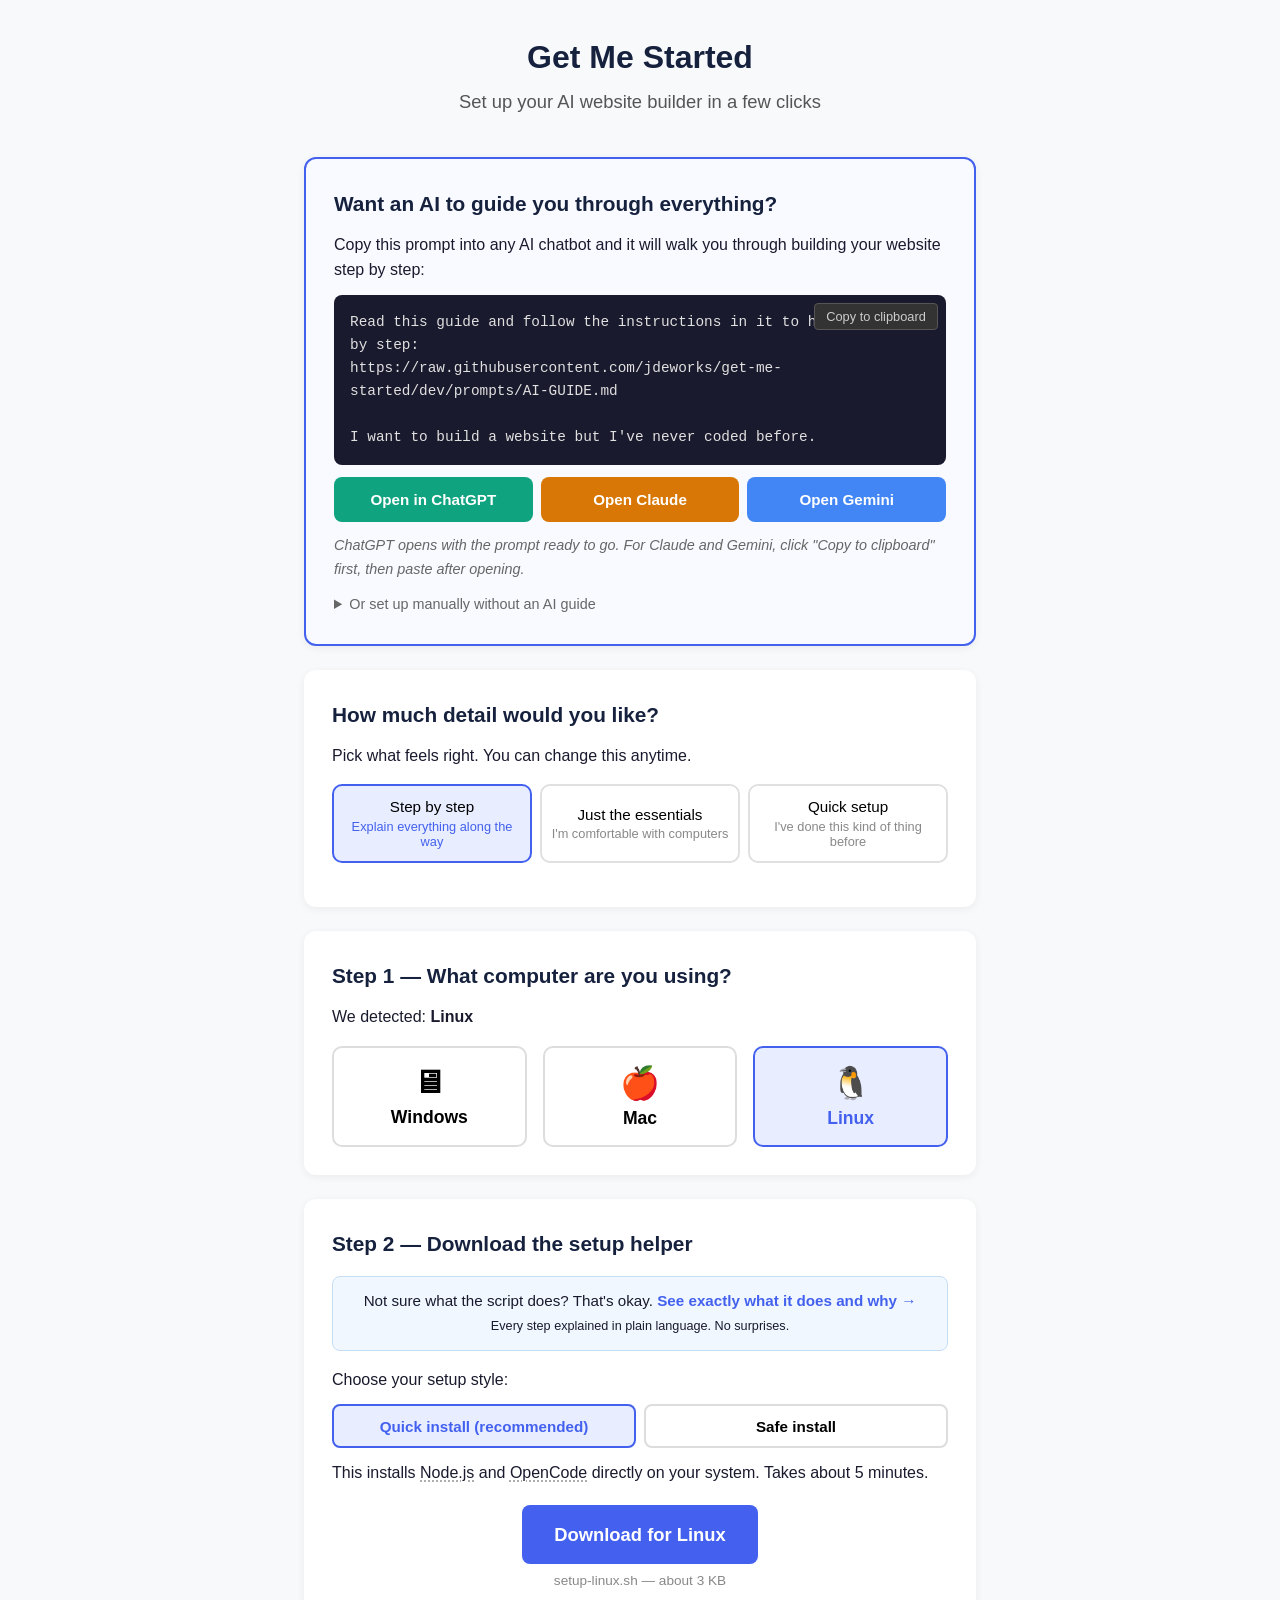
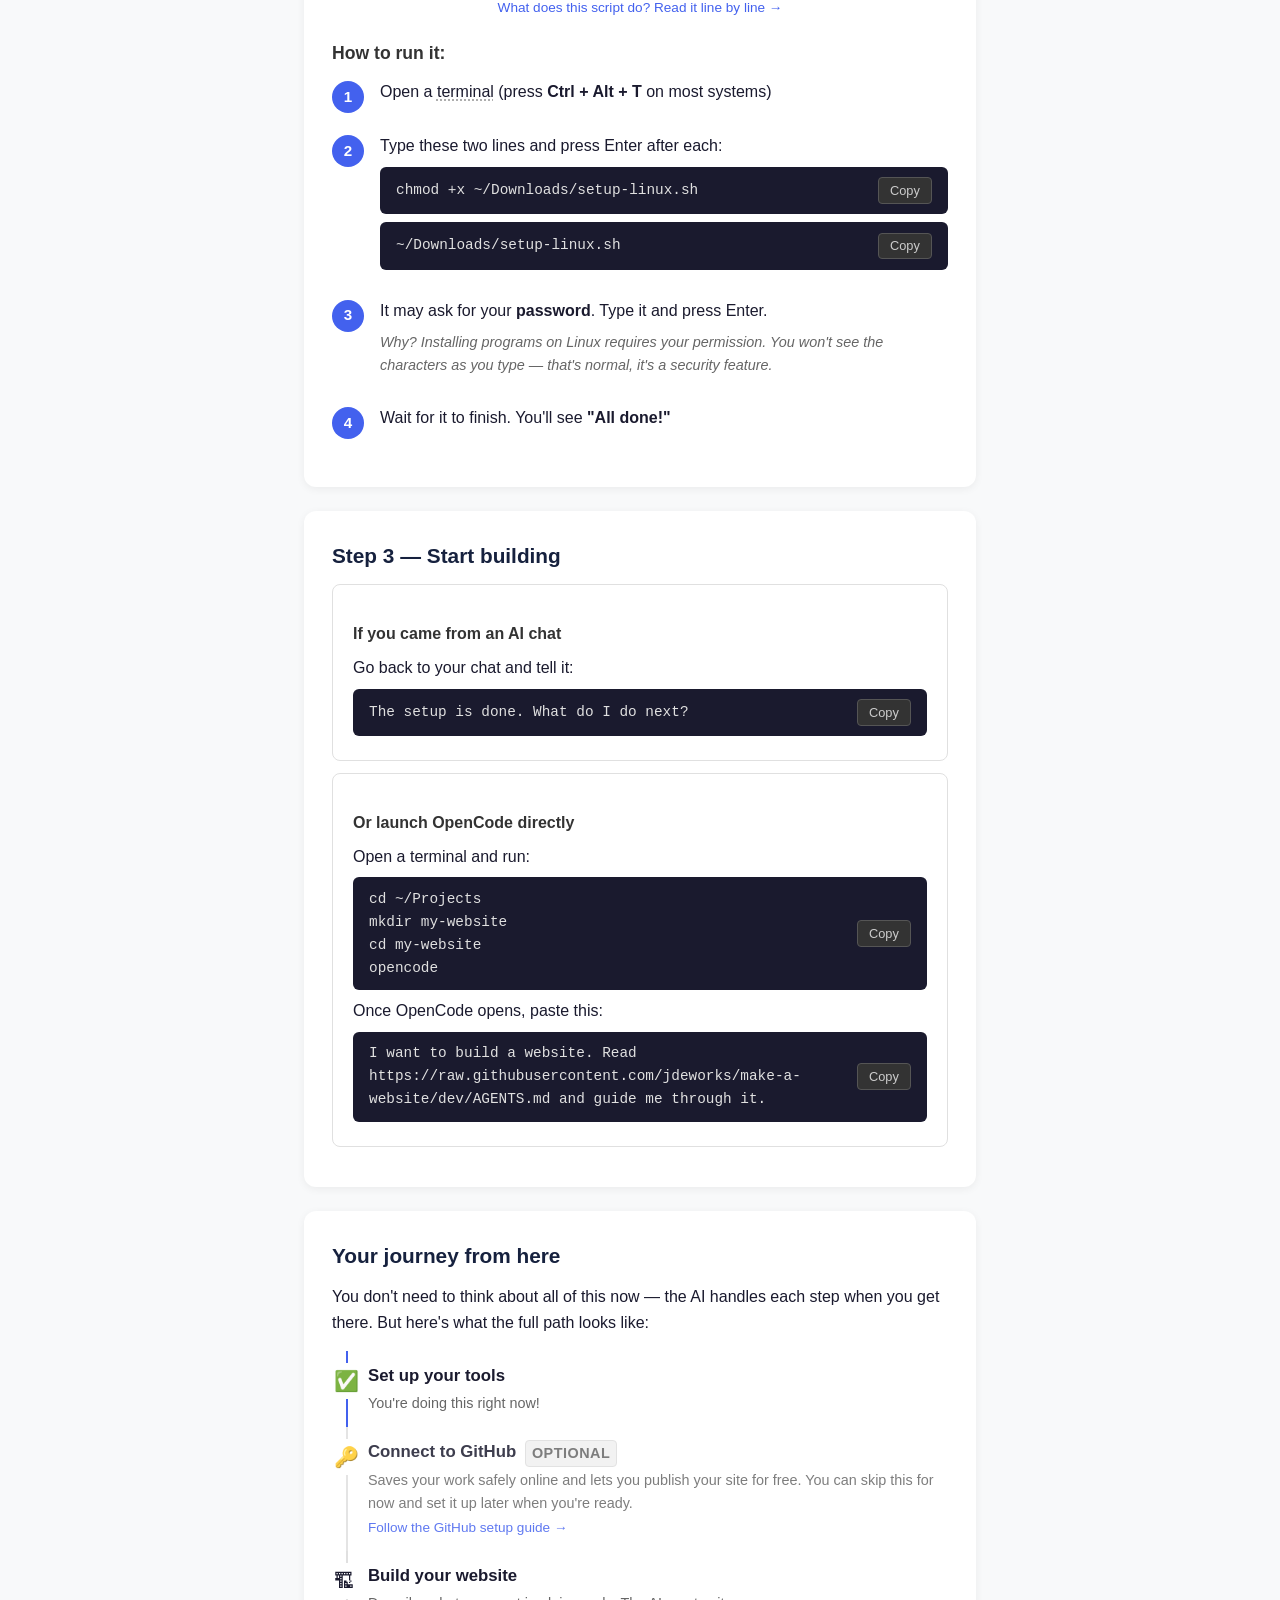
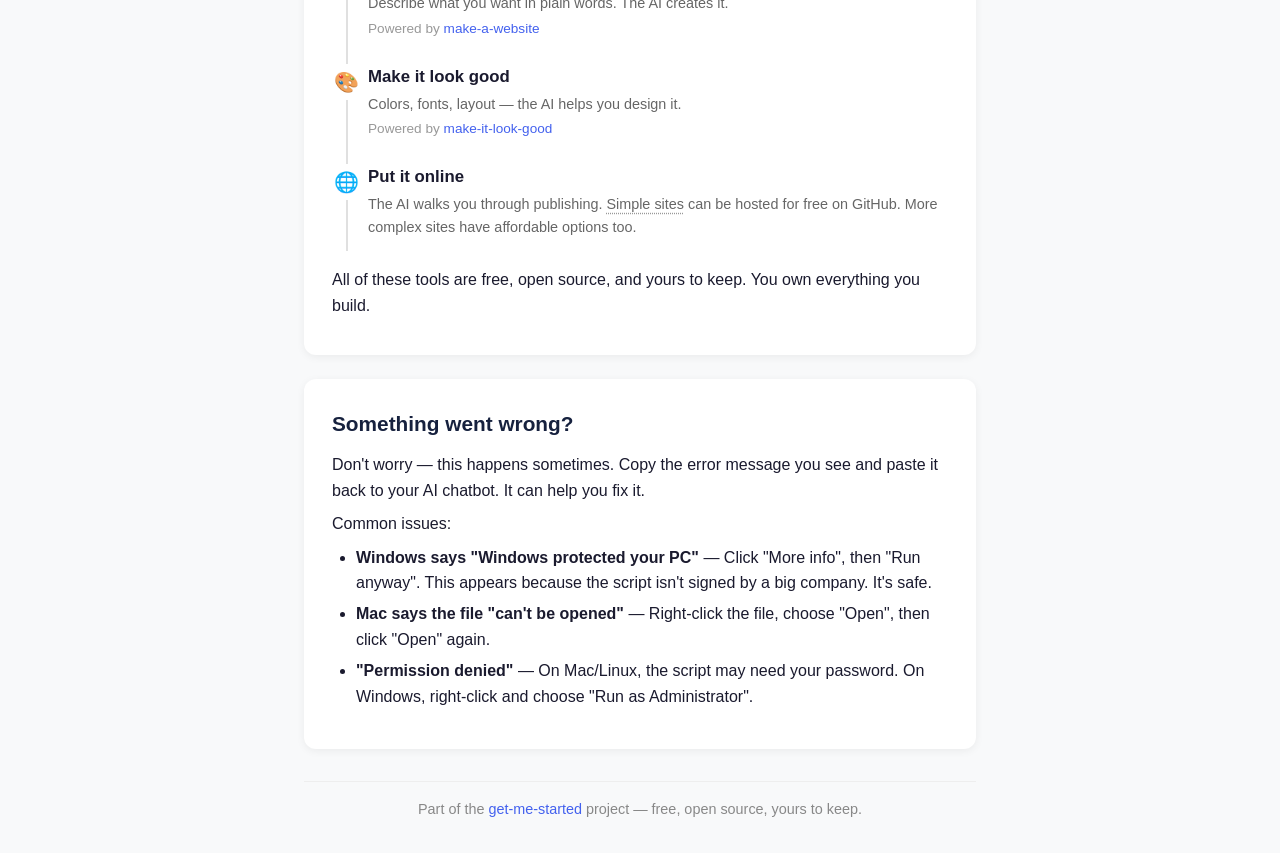
==== docs/index.html @ a855d4e7 "Make Step 3 OS-aware: show only the relevant next step Step 3 now dynamically shows the correct card" ====
<!DOCTYPE html>
<html lang="en">
<head>
  <meta charset="UTF-8">
  <meta name="viewport" content="width=device-width, initial-scale=1.0">
  <title>Get Me Started — Set Up Your Website Builder</title>
  <link rel="icon" href="favicon.svg" type="image/svg+xml">
  <link rel="stylesheet" href="style.css">
</head>
<body>
  <header>
    <h1>Get Me Started</h1>
    <p class="subtitle">Set up your AI website builder in a few clicks</p>
  </header>

  <main>
    <!-- Start with AI prompt -->
    <section class="step hero-prompt">
      <h2>Want an AI to guide you through everything?</h2>
      <p>Copy this prompt into any AI chatbot and it will walk you through building your website step by step:</p>

      <div class="prompt-box">
        <pre class="prompt-text" id="ai-prompt">Read this guide and follow the instructions in it to help me step by step:
https://raw.githubusercontent.com/jdeworks/get-me-started/dev/prompts/AI-GUIDE.md

I want to build a website but I've never coded before.</pre>
        <button class="copy-btn prompt-copy" data-copy="Read this guide and follow the instructions in it to help me step by step:
https://raw.githubusercontent.com/jdeworks/get-me-started/dev/prompts/AI-GUIDE.md

I want to build a website but I've never coded before.">Copy to clipboard</button>
      </div>

      <div class="prompt-buttons">
        <a href="https://chatgpt.com/?q=Read%20this%20guide%20and%20follow%20the%20instructions%20in%20it%20to%20help%20me%20step%20by%20step%3A%0Ahttps%3A%2F%2Fraw.githubusercontent.com%2Fjdeworks%2Fget-me-started%2Fdev%2Fprompts%2FAI-GUIDE.md%0A%0AI%20want%20to%20build%20a%20website%20but%20I%27ve%20never%20coded%20before." target="_blank" class="open-in-btn chatgpt">
          Open in ChatGPT
        </a>
        <a href="https://claude.ai/new" target="_blank" class="open-in-btn claude">
          Open Claude
        </a>
        <a href="https://gemini.google.com/app" target="_blank" class="open-in-btn gemini">
          Open Gemini
        </a>
      </div>
      <p class="explanation">ChatGPT opens with the prompt ready to go. For Claude and Gemini, click "Copy to clipboard" first, then paste after opening.</p>

      <details class="or-manual">
        <summary>Or set up manually without an AI guide</summary>
        <p>Follow the steps below to download and run the setup script yourself.</p>
      </details>
    </section>

    <!-- Experience level -->
    <section class="step">
      <h2>How much detail would you like?</h2>
      <p>Pick what feels right. You can change this anytime.</p>
      <div class="level-selector">
        <button class="level-btn selected" data-level="guided" onclick="setLevel('guided')">
          Step by step
          <small>Explain everything along the way</small>
        </button>
        <button class="level-btn" data-level="standard" onclick="setLevel('standard')">
          Just the essentials
          <small>I'm comfortable with computers</small>
        </button>
        <button class="level-btn" data-level="express" onclick="setLevel('express')">
          Quick setup
          <small>I've done this kind of thing before</small>
        </button>
      </div>
    </section>

    <!-- Step 1: Detect OS -->
    <section id="os-select" class="step">
      <h2>Step 1 — What computer are you using?</h2>
      <p>We detected: <strong id="os-detected">checking...</strong></p>
      <div class="os-buttons">
        <button class="os-btn" data-os="windows" id="btn-windows">
          <span class="os-icon">&#x1F5A5;</span>
          Windows
        </button>
        <button class="os-btn" data-os="mac" id="btn-mac">
          <span class="os-icon">&#x1F34E;</span>
          Mac
        </button>
        <button class="os-btn" data-os="linux" id="btn-linux">
          <span class="os-icon">&#x1F427;</span>
          Linux
        </button>
      </div>
    </section>

    <!-- Step 2: Download script (shown after OS chosen) -->
    <section id="download-section" class="step hidden">
      <h2>Step 2 — Download the setup helper</h2>

      <div class="safety-callout for-guided">
        Not sure what the script does? That's okay. <a href="explained.html">See exactly what it does and why &rarr;</a><br>
        <small>Every step explained in plain language. No surprises.</small>
      </div>

      <!-- Windows instructions -->
      <div id="instructions-windows" class="instructions hidden">
        <p>Choose your setup style:</p>

        <div class="option-tabs">
          <button class="option-tab selected" data-option="win-safe" onclick="showWinOption('win-safe')">Safe install (recommended)</button>
          <button class="option-tab" data-option="win-quick" onclick="showWinOption('win-quick')">Quick install</button>
        </div>

        <div id="win-safe" class="option-content">
          <p>This runs everything inside a <span class="term">protected space<span class="tip">A separate area on your computer where programs run without affecting anything else. Think of it like a guest room — the guest has everything they need, but they don't rearrange your furniture.</span></span> on your computer. Nothing touches the rest of your system, and you can delete the whole thing cleanly anytime.</p>

          <div class="download-box">
            <a href="scripts/setup-windows.ps1" download class="download-btn">
              Download for Windows
            </a>
            <span class="file-info">setup-windows.ps1 — installs Docker + downloads the AI coding app</span>
            <a href="explained.html#win-safe" class="explain-link">What does this script do? Read it line by line &rarr;</a>
          </div>

          <div class="for-guided">
            <h3>How to run it:</h3>
            <div class="visual-steps">
              <div class="visual-step">
                <div class="step-number">1</div>
                <div class="step-content">
                  <p>Find the downloaded file (usually in your <strong>Downloads</strong> folder)</p>
                  <div class="screenshot-box">
                    <img src="img/windows-downloads.svg" alt="Windows Downloads folder showing the setup file" width="480">
                  </div>
                </div>
              </div>
              <div class="visual-step">
                <div class="step-number">2</div>
                <div class="step-content">
                  <p><strong>Right-click</strong> the file and choose <strong>"Run with PowerShell"</strong></p>
                  <div class="screenshot-box">
                    <img src="img/windows-rightclick.svg" alt="Right-click menu showing Run with PowerShell option" width="360">
                  </div>
                </div>
              </div>
              <div class="visual-step">
                <div class="step-number">3</div>
                <div class="step-content">
                  <p>If Windows asks <em>"Do you want to allow this app to make changes?"</em> — click <strong>Yes</strong>.</p>
                  <p class="explanation">Why? The script needs permission to install Docker. This is the same popup you see when installing any app.</p>
                </div>
              </div>
              <div class="visual-step">
                <div class="step-number">4</div>
                <div class="step-content">
                  <p>Wait for it to finish. You may need to <strong>restart your computer</strong> once (Docker needs this). After restarting, run the script again — it picks up where it left off.</p>
                </div>
              </div>
              <div class="visual-step">
                <div class="step-number">5</div>
                <div class="step-content">
                  <p>When it says <strong>"All done!"</strong>, open <strong>agent-sandbox.exe</strong> from your Downloads folder. A visual wizard will guide you through picking a template and a project folder.</p>
                </div>
              </div>
            </div>
          </div>

          <div class="for-standard">
            <h3>How to run it:</h3>
            <ol>
              <li>Right-click the .ps1 file &rarr; <strong>Run with PowerShell</strong></li>
              <li>Accept permission prompt, wait for Docker install</li>
              <li>Restart if prompted, run script again</li>
              <li>Open agent-sandbox.exe, pick a template and folder</li>
            </ol>
          </div>

          <p class="for-express">Right-click .ps1 &rarr; Run with PowerShell. Installs Docker + downloads agent-sandbox.exe. Restart if needed, re-run. Open the .exe, pick template + folder.</p>
        </div>

        <div id="win-quick" class="option-content hidden">
          <p>This installs the <span class="term">AI coding tool<span class="tip">A program called OpenCode that writes website code for you. You describe what you want in plain words, and it creates it. It's free and open source.</span></span> and <span class="term">Node.js<span class="tip">The engine that runs website code on your computer. Used by millions of developers worldwide (Netflix, Uber, NASA all use it). It's free.</span></span> directly on your computer. Faster to set up, but the tools live on your system permanently (you can uninstall them anytime like any other app).</p>

          <div class="download-box">
            <a href="scripts/setup-windows-direct.ps1" download class="download-btn">
              Download for Windows
            </a>
            <span class="file-info">setup-windows-direct.ps1 — about 3 KB</span>
            <a href="explained.html#win-quick" class="explain-link">What does this script do? Read it line by line &rarr;</a>
          </div>
        </div>

        <!-- Guided: full screenshots and explanations -->
        <div class="for-guided">
          <h3>How to run it:</h3>
          <div class="visual-steps">
            <div class="visual-step">
              <div class="step-number">1</div>
              <div class="step-content">
                <p>Find the downloaded file (usually in your <strong>Downloads</strong> folder)</p>
                <div class="screenshot-box">
                  <img src="img/windows-downloads.svg" alt="Windows Downloads folder showing the setup file" width="480">
                </div>
              </div>
            </div>
            <div class="visual-step">
              <div class="step-number">2</div>
              <div class="step-content">
                <p><strong>Right-click</strong> the file and choose <strong>"Run with PowerShell"</strong></p>
                <div class="screenshot-box">
                  <img src="img/windows-rightclick.svg" alt="Right-click menu showing Run with PowerShell option" width="360">
                </div>
              </div>
            </div>
            <div class="visual-step">
              <div class="step-number">3</div>
              <div class="step-content">
                <p>If Windows asks <em>"Do you want to allow this app to make changes?"</em> — click <strong>Yes</strong>.</p>
                <p class="explanation">Why? The script needs permission to install programs on your computer. This is how Windows makes sure you're okay with it. It's the same popup you see when installing any app.</p>
              </div>
            </div>
            <div class="visual-step">
              <div class="step-number">4</div>
              <div class="step-content">
                <p>Wait for it to finish. You'll see a message saying <strong>"All done!"</strong></p>
                <div class="screenshot-box">
                  <img src="img/windows-done.svg" alt="Terminal showing setup complete message" width="520">
                </div>
              </div>
            </div>
          </div>
        </div>

        <!-- Standard: steps without screenshots -->
        <div class="for-standard">
          <h3>How to run it:</h3>
          <ol>
            <li>Find the file in your <strong>Downloads</strong> folder</li>
            <li><strong>Right-click</strong> it &rarr; <strong>"Run with PowerShell"</strong></li>
            <li>Click <strong>Yes</strong> if asked to allow changes</li>
            <li>Wait for <strong>"All done!"</strong></li>
          </ol>
        </div>

        <!-- Express: one-liner -->
        <p class="for-express">Right-click the <code>.ps1</code> file &rarr; <strong>Run with PowerShell</strong>. Accept UAC prompt. Wait for completion.</p>
      </div>

      <!-- Mac instructions -->
      <div id="instructions-mac" class="instructions hidden">
        <p>Choose your setup style:</p>

        <div class="option-tabs">
          <button class="option-tab selected" data-option="mac-quick" onclick="showMacOption('mac-quick')">Quick install (recommended)</button>
          <button class="option-tab" data-option="mac-safe" onclick="showMacOption('mac-safe')">Safe install</button>
        </div>

        <div id="mac-quick" class="option-content">
          <p>This installs <span class="term">Node.js<span class="tip">The engine that runs website code on your computer. It's free, used by millions of developers.</span></span> and <span class="term">OpenCode<span class="tip">A free AI coding assistant. You describe what you want in plain words, and it writes the code for you.</span></span> directly on your Mac. Takes about 5 minutes. You can uninstall them anytime.</p>

          <div class="download-box">
            <a href="scripts/setup-mac.command" download class="download-btn">
              Download for Mac
            </a>
            <span class="file-info">setup-mac.command — about 3 KB</span>
            <a href="explained.html#mac" class="explain-link">What does this script do? Read it line by line &rarr;</a>
          </div>
        </div>

        <div id="mac-safe" class="option-content hidden">
          <p>This installs everything inside a <span class="term">protected space<span class="tip">A separate area on your computer where programs run without affecting anything else. Think of it like a guest room — the guest has everything they need, but they don't rearrange your furniture.</span></span> using Docker. Nothing touches the rest of your system. Takes about 15-20 minutes because Docker is a larger download.</p>

          <div class="download-box">
            <a href="scripts/setup-mac-docker.command" download class="download-btn">
              Download for Mac
            </a>
            <span class="file-info">setup-mac-docker.command — about 4 KB</span>
            <a href="explained.html#mac-docker" class="explain-link">What does this script do? Read it line by line &rarr;</a>
          </div>

          <div class="info-note">
            <strong>Note:</strong> You'll need to install Docker Desktop manually — the script will open the download page and guide you through it.
          </div>
        </div>

        <!-- Guided -->
        <div class="for-guided">
          <h3>How to run it:</h3>
          <div class="visual-steps">
            <div class="visual-step">
              <div class="step-number">1</div>
              <div class="step-content">
                <p>Find the downloaded file in your <strong>Downloads</strong> folder</p>
              </div>
            </div>
            <div class="visual-step">
              <div class="step-number">2</div>
              <div class="step-content">
                <p><strong>Double-click</strong> the file. A Terminal window will open.</p>
                <div class="screenshot-box">
                  <img src="img/mac-terminal.svg" alt="Mac Terminal window running the setup script" width="520">
                </div>
              </div>
            </div>
            <div class="visual-step">
              <div class="step-number">3</div>
              <div class="step-content">
                <p>If macOS says <em>"can't be opened because it's from an unidentified developer"</em>:</p>
                <ul>
                  <li><strong>Right-click</strong> (or Control-click) the file</li>
                  <li>Choose <strong>"Open"</strong> from the menu</li>
                  <li>Click <strong>"Open"</strong> again in the dialog</li>
                </ul>
                <div class="screenshot-box">
                  <img src="img/mac-gatekeeper.svg" alt="macOS Gatekeeper dialog with Open button highlighted" width="400">
                </div>
              </div>
            </div>
            <div class="visual-step">
              <div class="step-number">4</div>
              <div class="step-content">
                <p>It may ask for your <strong>password</strong> — this is your computer's login password. Type it and press Enter.</p>
                <p class="explanation">Why? Installing programs on a Mac requires your permission, just like when you install an app from the internet. You won't see the characters as you type — that's normal, it's a security feature.</p>
              </div>
            </div>
            <div class="visual-step">
              <div class="step-number">5</div>
              <div class="step-content">
                <p>Wait for it to finish. You'll see <strong>"All done!"</strong></p>
              </div>
            </div>
          </div>
        </div>

        <!-- Standard -->
        <div class="for-standard">
          <h3>How to run it:</h3>
          <ol>
            <li>Find the file in <strong>Downloads</strong> and <strong>double-click</strong> it</li>
            <li>If blocked by Gatekeeper: right-click &rarr; <strong>Open</strong> &rarr; <strong>Open</strong> again</li>
            <li>Enter your password if prompted</li>
            <li>Wait for <strong>"All done!"</strong></li>
          </ol>
        </div>

        <!-- Express -->
        <p class="for-express">Double-click the <code>.command</code> file. Bypass Gatekeeper if needed (right-click &rarr; Open). Enter password when prompted.</p>
      </div>

      <!-- Linux instructions -->
      <div id="instructions-linux" class="instructions hidden">
        <p>Choose your setup style:</p>

        <div class="option-tabs">
          <button class="option-tab selected" data-option="linux-quick" onclick="showLinuxOption('linux-quick')">Quick install (recommended)</button>
          <button class="option-tab" data-option="linux-safe" onclick="showLinuxOption('linux-safe')">Safe install</button>
        </div>

        <div id="linux-quick" class="option-content">
          <p>This installs <span class="term">Node.js<span class="tip">The engine that runs website code on your computer. It's free, used by millions of developers.</span></span> and <span class="term">OpenCode<span class="tip">A free AI coding assistant. You describe what you want in plain words, and it writes the code for you.</span></span> directly on your system. Takes about 5 minutes.</p>

          <div class="download-box">
            <a href="scripts/setup-linux.sh" download class="download-btn">
              Download for Linux
            </a>
            <span class="file-info">setup-linux.sh — about 3 KB</span>
            <a href="explained.html#linux" class="explain-link">What does this script do? Read it line by line &rarr;</a>
          </div>
        </div>

        <div id="linux-safe" class="option-content hidden">
          <p>This installs everything inside a <span class="term">protected space<span class="tip">A separate area where programs run without affecting anything else on your system. You can delete the whole thing cleanly anytime.</span></span> using Docker. Nothing touches the rest of your system.</p>

          <div class="download-box">
            <a href="scripts/setup-linux-docker.sh" download class="download-btn">
              Download for Linux
            </a>
            <span class="file-info">setup-linux-docker.sh — about 4 KB</span>
            <a href="explained.html#linux-docker" class="explain-link">What does this script do? Read it line by line &rarr;</a>
          </div>
        </div>

        <!-- Guided -->
        <div class="for-guided">
          <h3>How to run it:</h3>
          <div class="visual-steps">
            <div class="visual-step">
              <div class="step-number">1</div>
              <div class="step-content">
                <p>Open a <span class="term">terminal<span class="tip">A text window where you can type commands for your computer. Press Ctrl + Alt + T on most Linux systems to open one.</span></span> (press <strong>Ctrl + Alt + T</strong> on most systems)</p>
              </div>
            </div>
            <div class="visual-step">
              <div class="step-number">2</div>
              <div class="step-content">
                <p>Type these two lines and press Enter after each:</p>
                <div class="code-block">
                  <code>chmod +x ~/Downloads/setup-linux.sh</code>
                  <button class="copy-btn" data-copy="chmod +x ~/Downloads/setup-linux.sh">Copy</button>
                </div>
                <div class="code-block">
                  <code>~/Downloads/setup-linux.sh</code>
                  <button class="copy-btn" data-copy="~/Downloads/setup-linux.sh">Copy</button>
                </div>
              </div>
            </div>
            <div class="visual-step">
              <div class="step-number">3</div>
              <div class="step-content">
                <p>It may ask for your <strong>password</strong>. Type it and press Enter.</p>
                <p class="explanation">Why? Installing programs on Linux requires your permission. You won't see the characters as you type — that's normal, it's a security feature.</p>
              </div>
            </div>
            <div class="visual-step">
              <div class="step-number">4</div>
              <div class="step-content">
                <p>Wait for it to finish. You'll see <strong>"All done!"</strong></p>
              </div>
            </div>
          </div>
        </div>

        <!-- Standard -->
        <div class="for-standard">
          <h3>How to run it:</h3>
          <ol>
            <li>Open a terminal (<strong>Ctrl + Alt + T</strong>)</li>
            <li>Run: <code>chmod +x ~/Downloads/setup-linux.sh && ~/Downloads/setup-linux.sh</code></li>
            <li>Enter password if prompted</li>
            <li>Wait for <strong>"All done!"</strong></li>
          </ol>
        </div>

        <!-- Express -->
        <div class="for-express">
          <div class="code-block">
            <code>chmod +x ~/Downloads/setup-linux.sh && ~/Downloads/setup-linux.sh</code>
            <button class="copy-btn" data-copy="chmod +x ~/Downloads/setup-linux.sh && ~/Downloads/setup-linux.sh">Copy</button>
          </div>
        </div>
      </div>
    </section>

    <!-- Step 3: What's next (dynamically shown based on OS + install type) -->
    <section id="next-section" class="step">
      <h2>Step 3 — Start building</h2>

      <!-- Always show: AI chat return option -->
      <div class="next-option">
        <h3>If you came from an AI chat</h3>
        <p>Go back to your chat and tell it:</p>
        <div class="code-block">
          <code>The setup is done. What do I do next?</code>
          <button class="copy-btn" data-copy="The setup is done. What do I do next?">Copy</button>
        </div>
      </div>

      <!-- Quick install (all OS): open terminal, launch opencode -->
      <div id="next-quick" class="next-option hidden">
        <h3>Or launch OpenCode directly</h3>
        <div id="next-quick-unix" class="hidden">
          <p>Open a terminal and run:</p>
          <div class="code-block">
            <code>cd ~/Projects
mkdir my-website
cd my-website
opencode</code>
            <button class="copy-btn" data-copy="cd ~/Projects && mkdir my-website && cd my-website && opencode">Copy</button>
          </div>
        </div>
        <div id="next-quick-win" class="hidden">
          <p>Open PowerShell and run:</p>
          <div class="code-block">
            <code>cd C:\Projects
mkdir my-website
cd my-website
opencode</code>
            <button class="copy-btn" data-copy="cd C:\Projects; mkdir my-website; cd my-website; opencode">Copy</button>
          </div>
        </div>
        <p>Once OpenCode opens, paste this:</p>
        <div class="code-block">
          <code>I want to build a website. Read https://raw.githubusercontent.com/jdeworks/make-a-website/dev/AGENTS.md and guide me through it.</code>
          <button class="copy-btn" data-copy="I want to build a website. Read https://raw.githubusercontent.com/jdeworks/make-a-website/dev/AGENTS.md and guide me through it.">Copy</button>
        </div>
      </div>

      <!-- Safe install Windows: open the .exe -->
      <div id="next-safe-win" class="next-option hidden">
        <h3>Or open Agent Sandbox</h3>
        <p>Open <strong>agent-sandbox.exe</strong> from your Downloads folder. The wizard will ask you to pick a template and a project folder. Once the AI coding tool opens, paste this:</p>
        <div class="code-block">
          <code>I want to build a website. Read https://raw.githubusercontent.com/jdeworks/make-a-website/dev/AGENTS.md and guide me through it.</code>
          <button class="copy-btn" data-copy="I want to build a website. Read https://raw.githubusercontent.com/jdeworks/make-a-website/dev/AGENTS.md and guide me through it.">Copy</button>
        </div>
      </div>

      <!-- Safe install Mac/Linux: terminal + sandbox-me -->
      <div id="next-safe-unix" class="next-option hidden">
        <h3>Or launch the sandbox</h3>
        <p>Open a terminal and run:</p>
        <div class="code-block">
          <code>cd ~/Projects
mkdir my-website
cd my-website
sandbox-me</code>
          <button class="copy-btn" data-copy="cd ~/Projects && mkdir my-website && cd my-website && sandbox-me">Copy</button>
        </div>
        <p>Once OpenCode opens inside the sandbox, paste this:</p>
        <div class="code-block">
          <code>I want to build a website. Read https://raw.githubusercontent.com/jdeworks/make-a-website/dev/AGENTS.md and guide me through it.</code>
          <button class="copy-btn" data-copy="I want to build a website. Read https://raw.githubusercontent.com/jdeworks/make-a-website/dev/AGENTS.md and guide me through it.">Copy</button>
        </div>
      </div>
    </section>

    <!-- Your journey -->
    <section class="step">
      <h2>Your journey from here</h2>
      <p>You don't need to think about all of this now — the AI handles each step when you get there. But here's what the full path looks like:</p>

      <div class="journey">
        <div class="journey-step current">
          <div class="journey-marker">&#x2705;</div>
          <div class="journey-content">
            <strong>Set up your tools</strong>
            <span>You're doing this right now!</span>
          </div>
        </div>
        <div class="journey-step optional">
          <div class="journey-marker">&#x1F511;</div>
          <div class="journey-content">
            <strong>Connect to GitHub <span class="badge-optional">optional</span></strong>
            <span>Saves your work safely online and lets you publish your site for free. You can skip this for now and set it up later when you're ready.</span>
            <span class="journey-tool"><a href="github.html">Follow the GitHub setup guide &rarr;</a></span>
          </div>
        </div>
        <div class="journey-step">
          <div class="journey-marker">&#x1F3D7;</div>
          <div class="journey-content">
            <strong>Build your website</strong>
            <span>Describe what you want in plain words. The AI creates it.</span>
            <span class="journey-tool">Powered by <a href="https://github.com/jdeworks/make-a-website">make-a-website</a></span>
          </div>
        </div>
        <div class="journey-step">
          <div class="journey-marker">&#x1F3A8;</div>
          <div class="journey-content">
            <strong>Make it look good</strong>
            <span>Colors, fonts, layout — the AI helps you design it.</span>
            <span class="journey-tool">Powered by <a href="https://github.com/jdeworks/make-it-look-good">make-it-look-good</a></span>
          </div>
        </div>
        <div class="journey-step">
          <div class="journey-marker">&#x1F310;</div>
          <div class="journey-content">
            <strong>Put it online</strong>
            <span>The AI walks you through publishing. <span class="term">Simple sites<span class="tip">A "simple site" shows the same pages to everyone — like a brochure. Things like a shop homepage, portfolio, or blog. These can be hosted completely free on GitHub Pages. If your site needs a login system, payments, or a database, that's a "dynamic site" which needs a different (still affordable) hosting option — the AI will help you figure this out.</span></span> can be hosted for free on GitHub. More complex sites have affordable options too.</span>
          </div>
        </div>
      </div>

      <p>All of these tools are free, open source, and yours to keep. You own everything you build.</p>
    </section>

    <!-- Troubleshooting -->
    <section id="trouble" class="step">
      <h2>Something went wrong?</h2>
      <p>Don't worry — this happens sometimes. Copy the error message you see and paste it back to your AI chatbot. It can help you fix it.</p>
      <p>Common issues:</p>
      <ul>
        <li><strong>Windows says "Windows protected your PC"</strong> — Click "More info", then "Run anyway". This appears because the script isn't signed by a big company. It's safe.</li>
        <li><strong>Mac says the file "can't be opened"</strong> — Right-click the file, choose "Open", then click "Open" again.</li>
        <li><strong>"Permission denied"</strong> — On Mac/Linux, the script may need your password. On Windows, right-click and choose "Run as Administrator".</li>
      </ul>
    </section>
  </main>

  <footer>
    <p>Part of the <a href="https://github.com/jdeworks/get-me-started">get-me-started</a> project — free, open source, yours to keep.</p>
  </footer>

  <script src="app.js"></script>
</body>
</html>
---- docs/style.css ----
/* === Reset & base === */
*, *::before, *::after { box-sizing: border-box; margin: 0; padding: 0; }

body {
  font-family: -apple-system, BlinkMacSystemFont, "Segoe UI", Roboto, Helvetica, Arial, sans-serif;
  line-height: 1.6;
  color: #1a1a2e;
  background: #f8f9fa;
  max-width: 720px;
  margin: 0 auto;
  padding: 2rem 1.5rem;
}

/* === Header === */
header {
  text-align: center;
  margin-bottom: 2.5rem;
}

header h1 {
  font-size: 2rem;
  color: #16213e;
  margin-bottom: 0.25rem;
}

.subtitle {
  font-size: 1.15rem;
  color: #555;
}

/* === Steps === */
.step {
  background: #fff;
  border-radius: 12px;
  padding: 1.75rem;
  margin-bottom: 1.5rem;
  box-shadow: 0 2px 8px rgba(0,0,0,0.06);
}

.step h2 {
  font-size: 1.3rem;
  margin-bottom: 0.75rem;
  color: #16213e;
}

.step h3 {
  font-size: 1.1rem;
  margin: 1.25rem 0 0.75rem;
  color: #333;
}

.step p {
  margin-bottom: 0.5rem;
}

.step ul {
  padding-left: 1.5rem;
  margin-bottom: 0.75rem;
}

.step li {
  margin-bottom: 0.35rem;
}

/* === Hero prompt === */
.hero-prompt {
  border: 2px solid #4361ee;
  background: #f8faff;
}

.prompt-box {
  background: #1a1a2e;
  border-radius: 8px;
  padding: 1rem;
  margin: 0.75rem 0;
  position: relative;
}

.prompt-text {
  font-family: "SF Mono", "Cascadia Code", Consolas, monospace;
  font-size: 0.9rem;
  color: #e0e0e0;
  line-height: 1.6;
  white-space: pre-wrap;
  margin: 0;
}

.prompt-copy {
  position: absolute;
  top: 0.5rem;
  right: 0.5rem;
}

.prompt-buttons {
  display: flex;
  gap: 0.5rem;
  margin: 0.75rem 0;
  flex-wrap: wrap;
}

.open-in-btn {
  flex: 1;
  min-width: 120px;
  padding: 0.65rem 1rem;
  font-size: 0.95rem;
  font-weight: 600;
  border-radius: 8px;
  text-decoration: none;
  text-align: center;
  transition: opacity 0.15s ease;
}

.open-in-btn:hover { opacity: 0.85; }

.open-in-btn.chatgpt {
  background: #10a37f;
  color: #fff;
}

.open-in-btn.claude {
  background: #d97706;
  color: #fff;
}

.open-in-btn.gemini {
  background: #4285f4;
  color: #fff;
}

.or-manual {
  margin-top: 0.75rem;
  font-size: 0.9rem;
  color: #888;
}

.or-manual summary {
  cursor: pointer;
  color: #666;
}

.or-manual p {
  margin-top: 0.35rem;
  color: #888;
}

/* === OS buttons === */
.os-buttons {
  display: flex;
  gap: 1rem;
  margin-top: 1rem;
  flex-wrap: wrap;
}

.os-btn {
  flex: 1;
  min-width: 140px;
  padding: 1rem;
  font-size: 1.1rem;
  font-weight: 600;
  border: 2px solid #ddd;
  border-radius: 10px;
  background: #fff;
  cursor: pointer;
  transition: all 0.15s ease;
  display: flex;
  flex-direction: column;
  align-items: center;
  gap: 0.4rem;
}

.os-btn:hover {
  border-color: #4361ee;
  background: #f0f4ff;
}

.os-btn.selected {
  border-color: #4361ee;
  background: #e8edff;
  color: #4361ee;
}

.os-icon {
  font-size: 2rem;
}

/* === Download box === */
.download-box {
  text-align: center;
  margin: 1.25rem 0;
}

.download-btn {
  display: inline-block;
  padding: 0.9rem 2rem;
  font-size: 1.15rem;
  font-weight: 600;
  color: #fff;
  background: #4361ee;
  border-radius: 8px;
  text-decoration: none;
  transition: background 0.15s ease;
}

.download-btn:hover {
  background: #3a56d4;
}

.file-info {
  display: block;
  margin-top: 0.4rem;
  font-size: 0.85rem;
  color: #888;
}

.explain-link {
  display: block;
  margin-top: 0.35rem;
  font-size: 0.85rem;
  color: #4361ee;
  text-decoration: none;
}

.explain-link:hover {
  text-decoration: underline;
}

/* === Visual steps === */
.visual-steps {
  margin-top: 0.5rem;
}

.visual-step {
  display: flex;
  gap: 1rem;
  margin-bottom: 1.25rem;
  align-items: flex-start;
}

.step-number {
  flex-shrink: 0;
  width: 32px;
  height: 32px;
  background: #4361ee;
  color: #fff;
  border-radius: 50%;
  display: flex;
  align-items: center;
  justify-content: center;
  font-weight: 700;
  font-size: 0.95rem;
  margin-top: 2px;
}

.step-content {
  flex: 1;
}

.step-content p {
  margin-bottom: 0.5rem;
}

.step-content ul {
  margin-bottom: 0.5rem;
}

/* === Screenshot boxes === */
.screenshot-box {
  margin: 0.5rem 0;
  border: 1px solid #e0e0e0;
  border-radius: 8px;
  overflow: hidden;
  background: #fafafa;
}

.screenshot-box img {
  display: block;
  width: 100%;
  height: auto;
}

/* === Code blocks === */
.code-block {
  display: flex;
  align-items: center;
  gap: 0.5rem;
  background: #1a1a2e;
  color: #e0e0e0;
  padding: 0.65rem 1rem;
  border-radius: 6px;
  margin: 0.5rem 0;
  font-family: "SF Mono", "Fira Code", "Cascadia Code", monospace;
  font-size: 0.9rem;
}

.code-block code {
  flex: 1;
  white-space: pre-wrap;
  word-break: break-word;
}

.copy-btn {
  flex-shrink: 0;
  padding: 0.3rem 0.7rem;
  font-size: 0.8rem;
  background: #333;
  color: #ccc;
  border: 1px solid #555;
  border-radius: 4px;
  cursor: pointer;
  transition: all 0.15s ease;
}

.copy-btn:hover {
  background: #444;
  color: #fff;
}

.copy-btn.copied {
  background: #2d6a4f;
  border-color: #2d6a4f;
  color: #fff;
}

/* === Footer === */
footer {
  text-align: center;
  margin-top: 2rem;
  padding-top: 1rem;
  border-top: 1px solid #eee;
  color: #888;
  font-size: 0.9rem;
}

footer a {
  color: #4361ee;
  text-decoration: none;
}

footer a:hover {
  text-decoration: underline;
}

/* === Explanation text === */
.explanation {
  font-size: 0.9rem;
  color: #666;
  font-style: italic;
  margin-top: 0.25rem;
}

/* === Option tabs (Windows safe/quick) === */
.option-tabs {
  display: flex;
  gap: 0.5rem;
  margin: 0.75rem 0;
}

.option-tab {
  flex: 1;
  padding: 0.7rem 1rem;
  font-size: 0.95rem;
  font-weight: 600;
  border: 2px solid #ddd;
  border-radius: 8px;
  background: #fff;
  cursor: pointer;
  transition: all 0.15s ease;
}

.option-tab:hover {
  border-color: #4361ee;
  background: #f0f4ff;
}

.option-tab.selected {
  border-color: #4361ee;
  background: #e8edff;
  color: #4361ee;
}

/* === Info note === */
.info-note {
  background: #fff8e1;
  border-left: 4px solid #ffbd2e;
  padding: 0.75rem 1rem;
  margin: 0.75rem 0;
  border-radius: 0 6px 6px 0;
  font-size: 0.95rem;
}

/* === Explanation steps === */
.explain-step {
  border-left: 3px solid #e0e0e0;
  padding: 0.75rem 0 0.75rem 1rem;
  margin-bottom: 1rem;
}

.explain-step.result {
  border-left-color: #28c840;
}

.explain-step h3 {
  margin-bottom: 0.4rem;
}

.explain-what {
  margin-bottom: 0.35rem;
}

.explain-why {
  color: #555;
  font-size: 0.95rem;
  margin-bottom: 0.25rem;
}

.explain-skip {
  font-size: 0.9rem;
  color: #888;
  font-style: italic;
}

/* === Journey steps === */
.journey {
  margin: 1rem 0;
}

.journey-step {
  display: flex;
  gap: 0.75rem;
  padding: 0.75rem 0;
  border-left: 2px solid #e0e0e0;
  margin-left: 14px;
  padding-left: 1.25rem;
  position: relative;
}

.journey-step.current {
  border-left-color: #4361ee;
}

.journey-marker {
  position: absolute;
  left: -14px;
  font-size: 1.25rem;
  background: #fff;
  padding: 2px 0;
}

.journey-content {
  display: flex;
  flex-direction: column;
  gap: 0.15rem;
}

.journey-content strong {
  font-size: 1.05rem;
}

.journey-content span {
  font-size: 0.9rem;
  color: #666;
}

.journey-tool {
  font-size: 0.85rem !important;
  color: #999 !important;
}

.journey-tool a {
  color: #4361ee;
  text-decoration: none;
}

.journey-tool a:hover {
  text-decoration: underline;
}

.journey-step.optional {
  opacity: 0.85;
}

.badge-optional {
  display: inline-block;
  font-size: 0.7rem;
  font-weight: 600;
  color: #666;
  background: #f0f0f0;
  border: 1px solid #ddd;
  border-radius: 4px;
  padding: 1px 6px;
  vertical-align: middle;
  margin-left: 4px;
  text-transform: uppercase;
  letter-spacing: 0.5px;
}

/* === Script source (details/summary) === */
.script-source {
  margin-top: 1.25rem;
  border: 1px solid #e0e0e0;
  border-radius: 8px;
  overflow: hidden;
}

.script-source summary {
  padding: 0.75rem 1rem;
  font-weight: 600;
  font-size: 0.95rem;
  cursor: pointer;
  background: #f8f9fa;
  color: #333;
  list-style: none;
}

.script-source summary::-webkit-details-marker { display: none; }
.script-source summary::before {
  content: "\\25B6  ";
  font-size: 0.7rem;
  transition: transform 0.2s ease;
  display: inline-block;
}
.script-source[open] summary::before {
  transform: rotate(90deg);
}

.script-source pre {
  margin: 0;
  padding: 1rem;
  background: #1a1a2e;
  overflow-x: auto;
}

.script-source code {
  font-family: "SF Mono", "Cascadia Code", "Fira Code", Consolas, monospace;
  font-size: 0.85rem;
  line-height: 1.7;
  color: #ccc;
  white-space: pre;
}

.script-source p {
  padding: 0.5rem 1rem 0;
  font-size: 0.9rem;
  color: #666;
}

/* === Safety callout === */
.safety-callout {
  background: #f0f7ff;
  border: 1px solid #c5ddf5;
  border-radius: 8px;
  padding: 0.75rem 1rem;
  margin: 1rem 0;
  font-size: 0.95rem;
  text-align: center;
}

.safety-callout a {
  color: #4361ee;
  font-weight: 600;
  text-decoration: none;
}

.safety-callout a:hover {
  text-decoration: underline;
}

/* === Inline term tooltips === */
.term {
  text-decoration-line: underline;
  text-decoration-style: dotted;
  text-decoration-color: #999;
  text-underline-offset: 3px;
  cursor: help;
  position: relative;
  display: inline;
}

.term .tip {
  position: absolute;
  left: 0;
  top: 100%;
  z-index: 10;
  width: 300px;
  max-width: 90vw;
  background: #f0f4ff;
  border: 1px solid #c5ddf5;
  border-left: 3px solid #4361ee;
  border-radius: 0 8px 8px 8px;
  padding: 0;
  font-size: 0.88rem;
  color: #444;
  font-style: normal;
  line-height: 1.5;
  box-shadow: 0 4px 12px rgba(0,0,0,0.1);
  pointer-events: none;
  opacity: 0;
  transform: translateY(-4px);
  transition: opacity 0.2s ease, transform 0.2s ease;
  overflow: hidden;
  max-height: 0;
}

.term:hover .tip,
.term.open .tip {
  opacity: 1;
  transform: translateY(4px);
  padding: 0.6rem 0.75rem;
  pointer-events: auto;
  max-height: 200px;
}

/* === Experience level selector === */
.level-selector {
  display: flex;
  gap: 0.5rem;
  margin: 1rem 0;
  flex-wrap: wrap;
}

.level-btn {
  flex: 1;
  min-width: 150px;
  padding: 0.75rem 0.5rem;
  font-size: 0.95rem;
  border: 2px solid #e0e0e0;
  border-radius: 10px;
  background: #fff;
  cursor: pointer;
  text-align: center;
  transition: all 0.15s ease;
}

.level-btn:hover {
  border-color: #4361ee;
  background: #f8faff;
}

.level-btn.selected {
  border-color: #4361ee;
  background: #e8edff;
}

.level-btn small {
  display: block;
  margin-top: 0.2rem;
  font-size: 0.8rem;
  color: #888;
}

.level-btn.selected small {
  color: #4361ee;
}

/* Content visibility for experience levels */
.for-guided { display: block; }
.for-standard, .for-express { display: none; }

body.level-standard .for-guided { display: none; }
body.level-standard .for-standard { display: block; }

body.level-express .for-guided { display: none; }
body.level-express .for-standard { display: none; }
body.level-express .for-express { display: block; }

/* === Next-step options === */
.next-option {
  border: 1px solid #e0e0e0;
  border-radius: 8px;
  padding: 1rem 1.25rem;
  margin-bottom: 0.75rem;
}

.next-option h3 {
  font-size: 1rem;
  margin-bottom: 0.5rem;
}

/* === Utility === */
.hidden {
  display: none !important;
}

/* === Responsive === */
@media (max-width: 500px) {
  body { padding: 1rem; }
  header h1 { font-size: 1.6rem; }
  .os-buttons { flex-direction: column; }
  .os-btn { min-width: unset; }
  .visual-step { flex-direction: column; gap: 0.5rem; }
  .step-number { width: 28px; height: 28px; font-size: 0.85rem; }
}
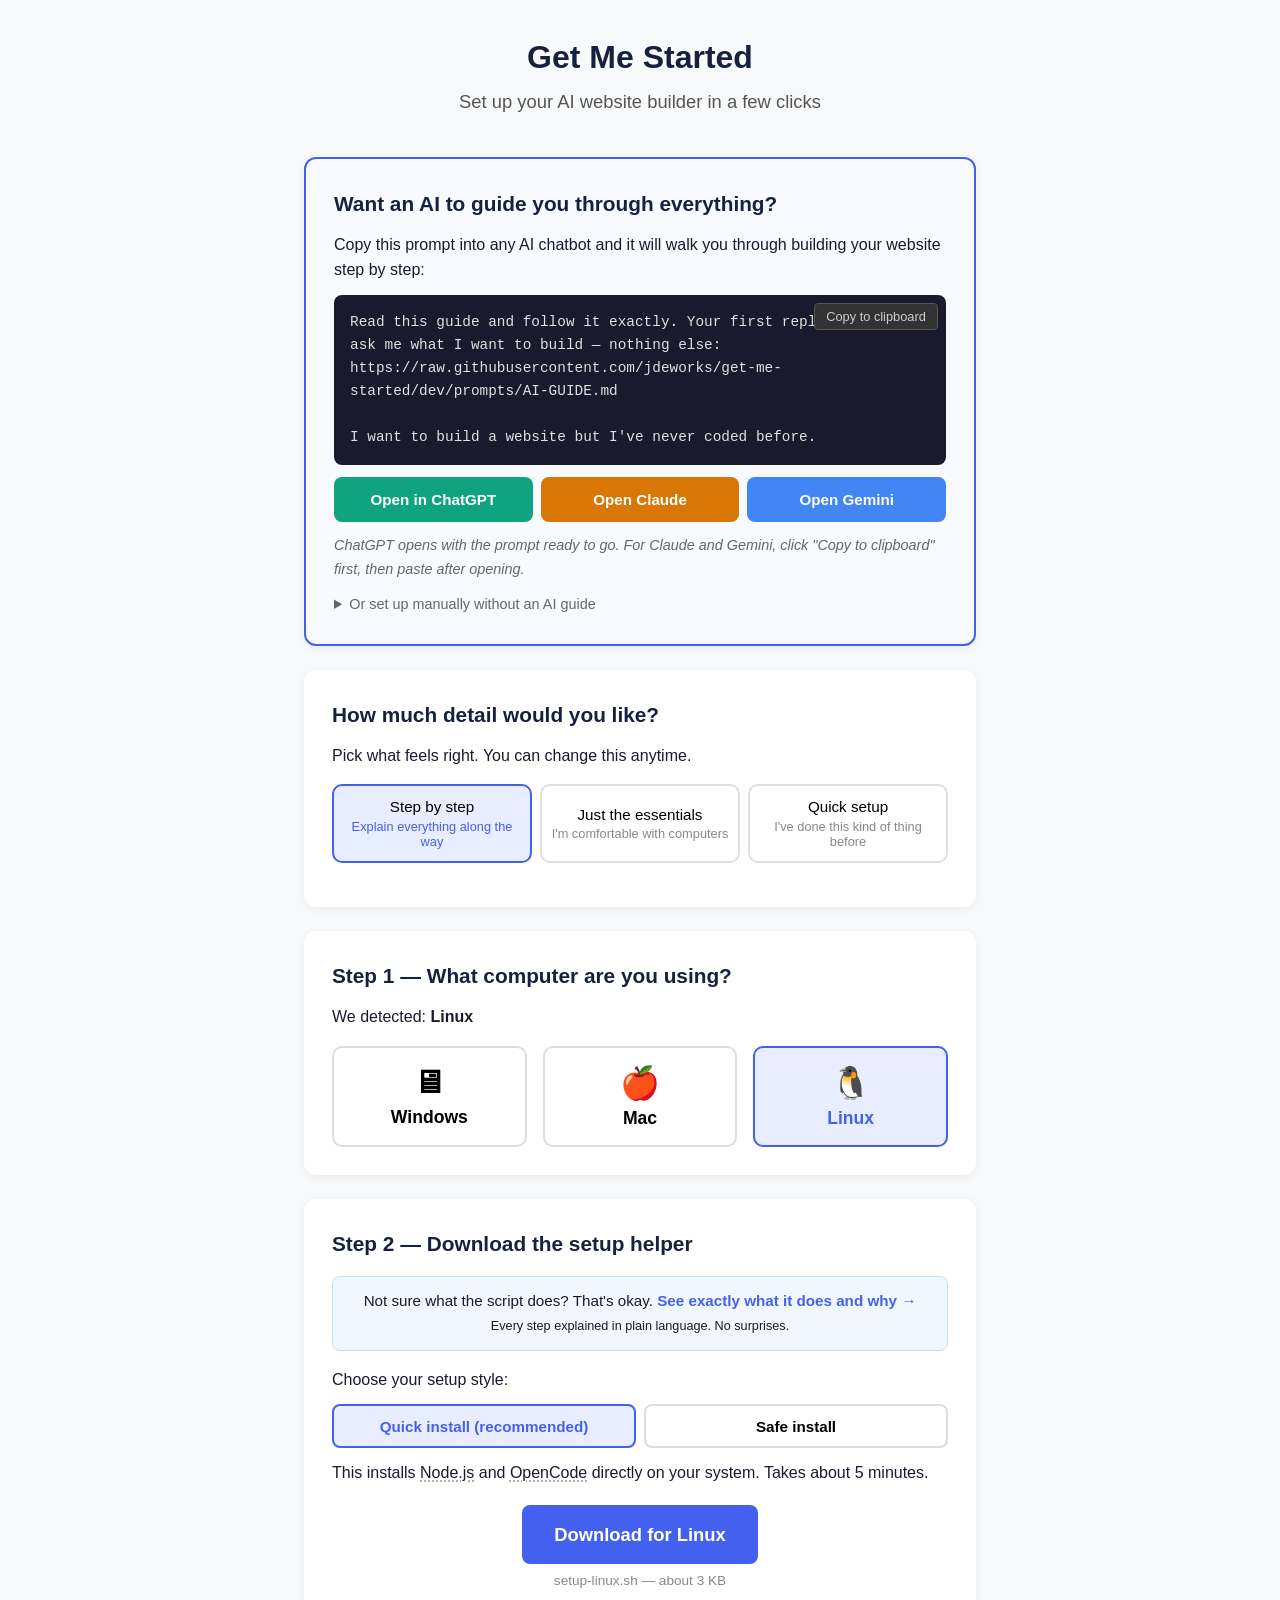
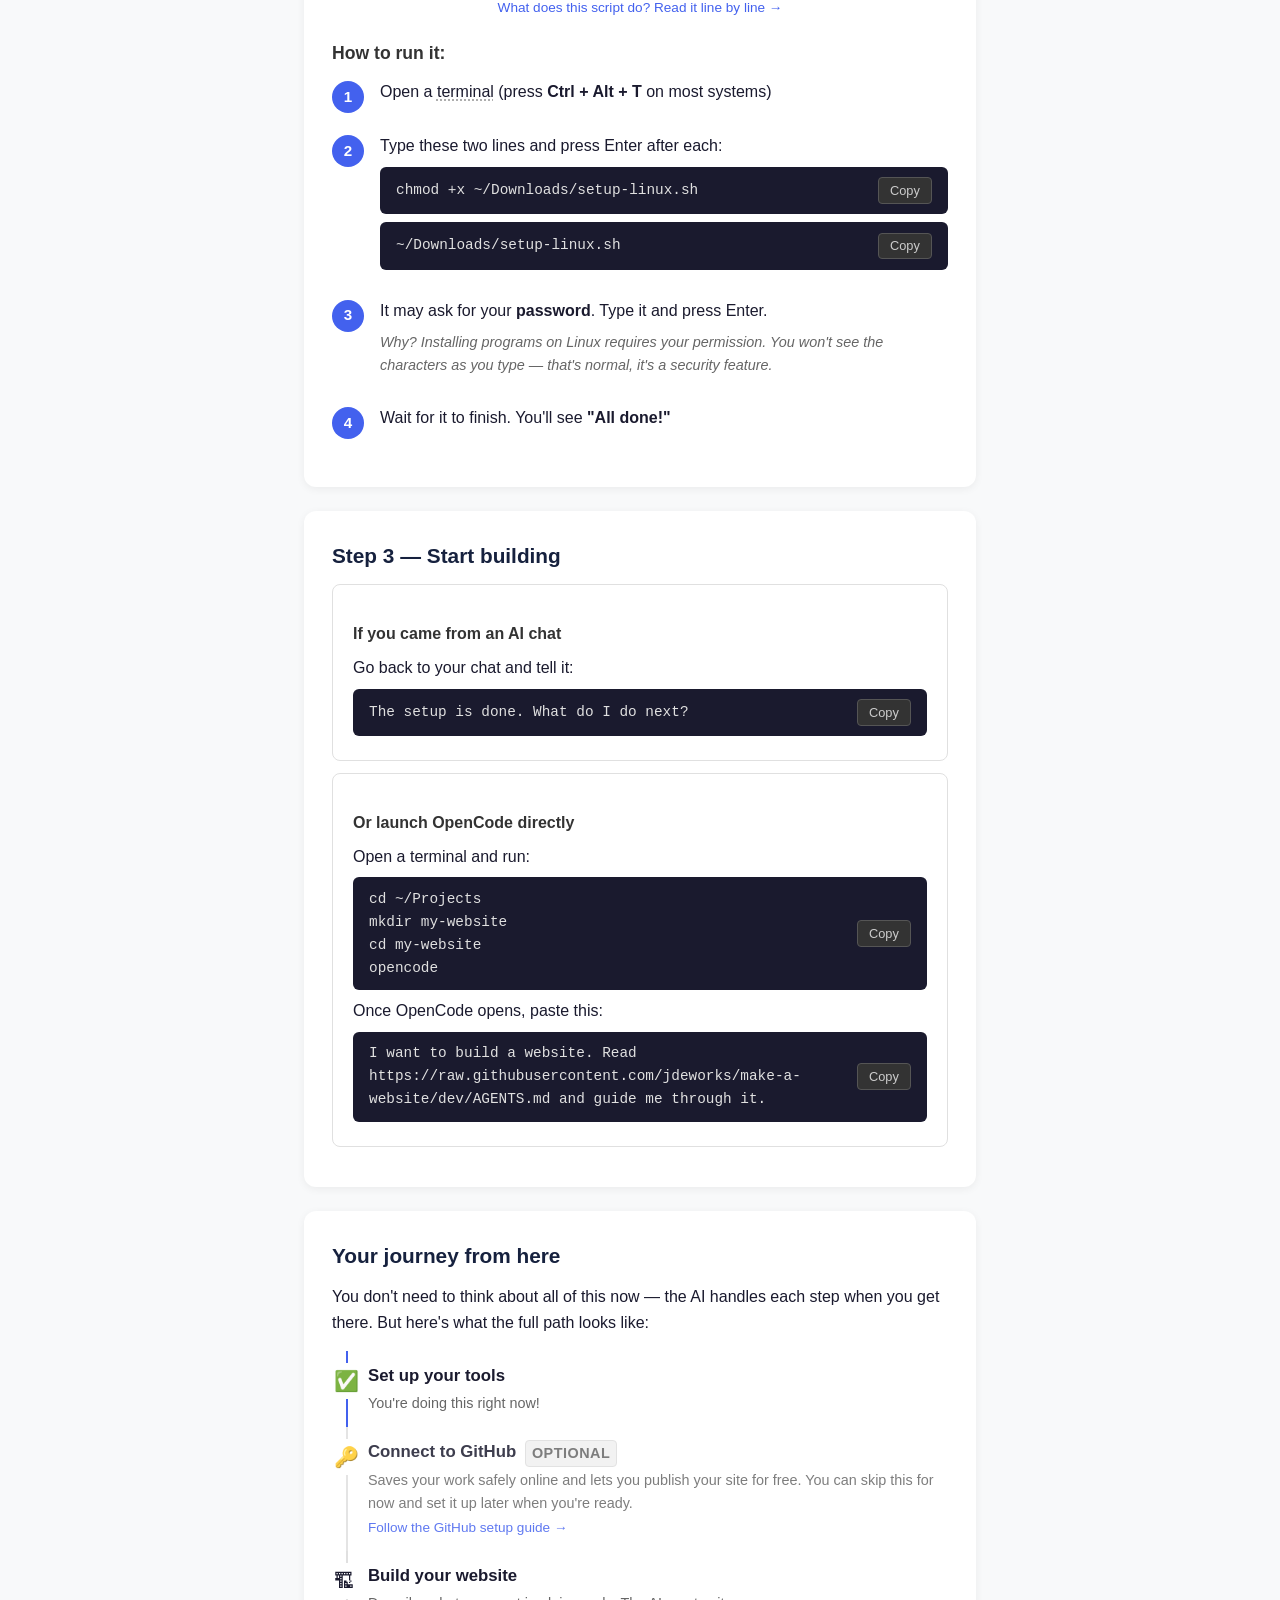
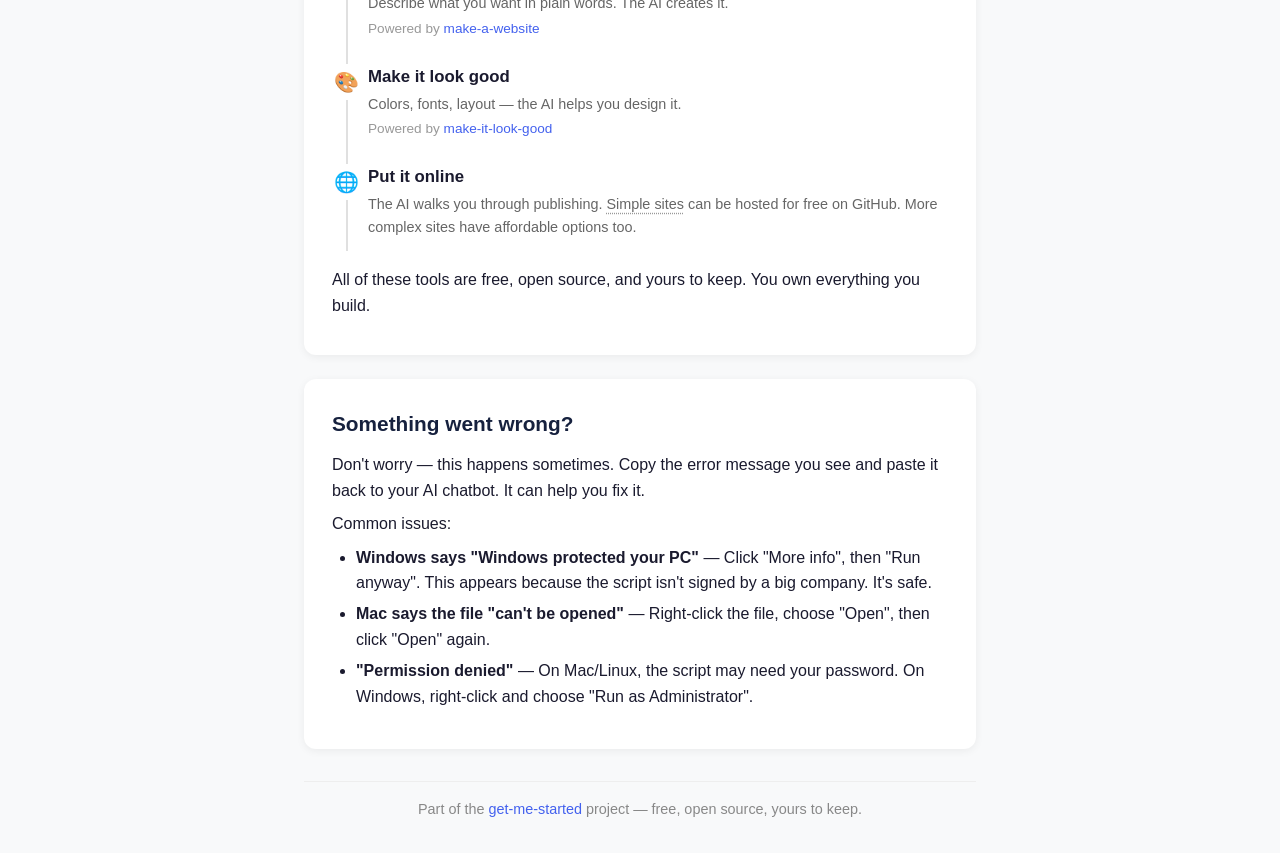
==== commit f0628d05: "Radical AI-GUIDE restructure to force one-step-at-a-time behavior ChatGPT was ignoring all rules bec" ====
--- a/docs/index.html
+++ b/docs/index.html
@@ -20,18 +20,18 @@
       <p>Copy this prompt into any AI chatbot and it will walk you through building your website step by step:</p>
 
       <div class="prompt-box">
-        <pre class="prompt-text" id="ai-prompt">Read this guide and follow the instructions in it to help me step by step:
+        <pre class="prompt-text" id="ai-prompt">Read this guide and follow it exactly. Your first reply should ONLY ask me what I want to build — nothing else:
 https://raw.githubusercontent.com/jdeworks/get-me-started/dev/prompts/AI-GUIDE.md
 
 I want to build a website but I've never coded before.</pre>
-        <button class="copy-btn prompt-copy" data-copy="Read this guide and follow the instructions in it to help me step by step:
+        <button class="copy-btn prompt-copy" data-copy="Read this guide and follow it exactly. Your first reply should ONLY ask me what I want to build — nothing else:
 https://raw.githubusercontent.com/jdeworks/get-me-started/dev/prompts/AI-GUIDE.md
 
 I want to build a website but I've never coded before.">Copy to clipboard</button>
       </div>
 
       <div class="prompt-buttons">
-        <a href="https://chatgpt.com/?q=Read%20this%20guide%20and%20follow%20the%20instructions%20in%20it%20to%20help%20me%20step%20by%20step%3A%0Ahttps%3A%2F%2Fraw.githubusercontent.com%2Fjdeworks%2Fget-me-started%2Fdev%2Fprompts%2FAI-GUIDE.md%0A%0AI%20want%20to%20build%20a%20website%20but%20I%27ve%20never%20coded%20before." target="_blank" class="open-in-btn chatgpt">
+        <a href="https://chatgpt.com/?q=Read%20this%20guide%20and%20follow%20it%20exactly.%20Your%20first%20reply%20should%20ONLY%20ask%20me%20what%20I%20want%20to%20build%20%E2%80%94%20nothing%20else%3A%0Ahttps%3A%2F%2Fraw.githubusercontent.com%2Fjdeworks%2Fget-me-started%2Fdev%2Fprompts%2FAI-GUIDE.md%0A%0AI%20want%20to%20build%20a%20website%20but%20I%27ve%20never%20coded%20before." target="_blank" class="open-in-btn chatgpt">
           Open in ChatGPT
         </a>
         <a href="https://claude.ai/new" target="_blank" class="open-in-btn claude">
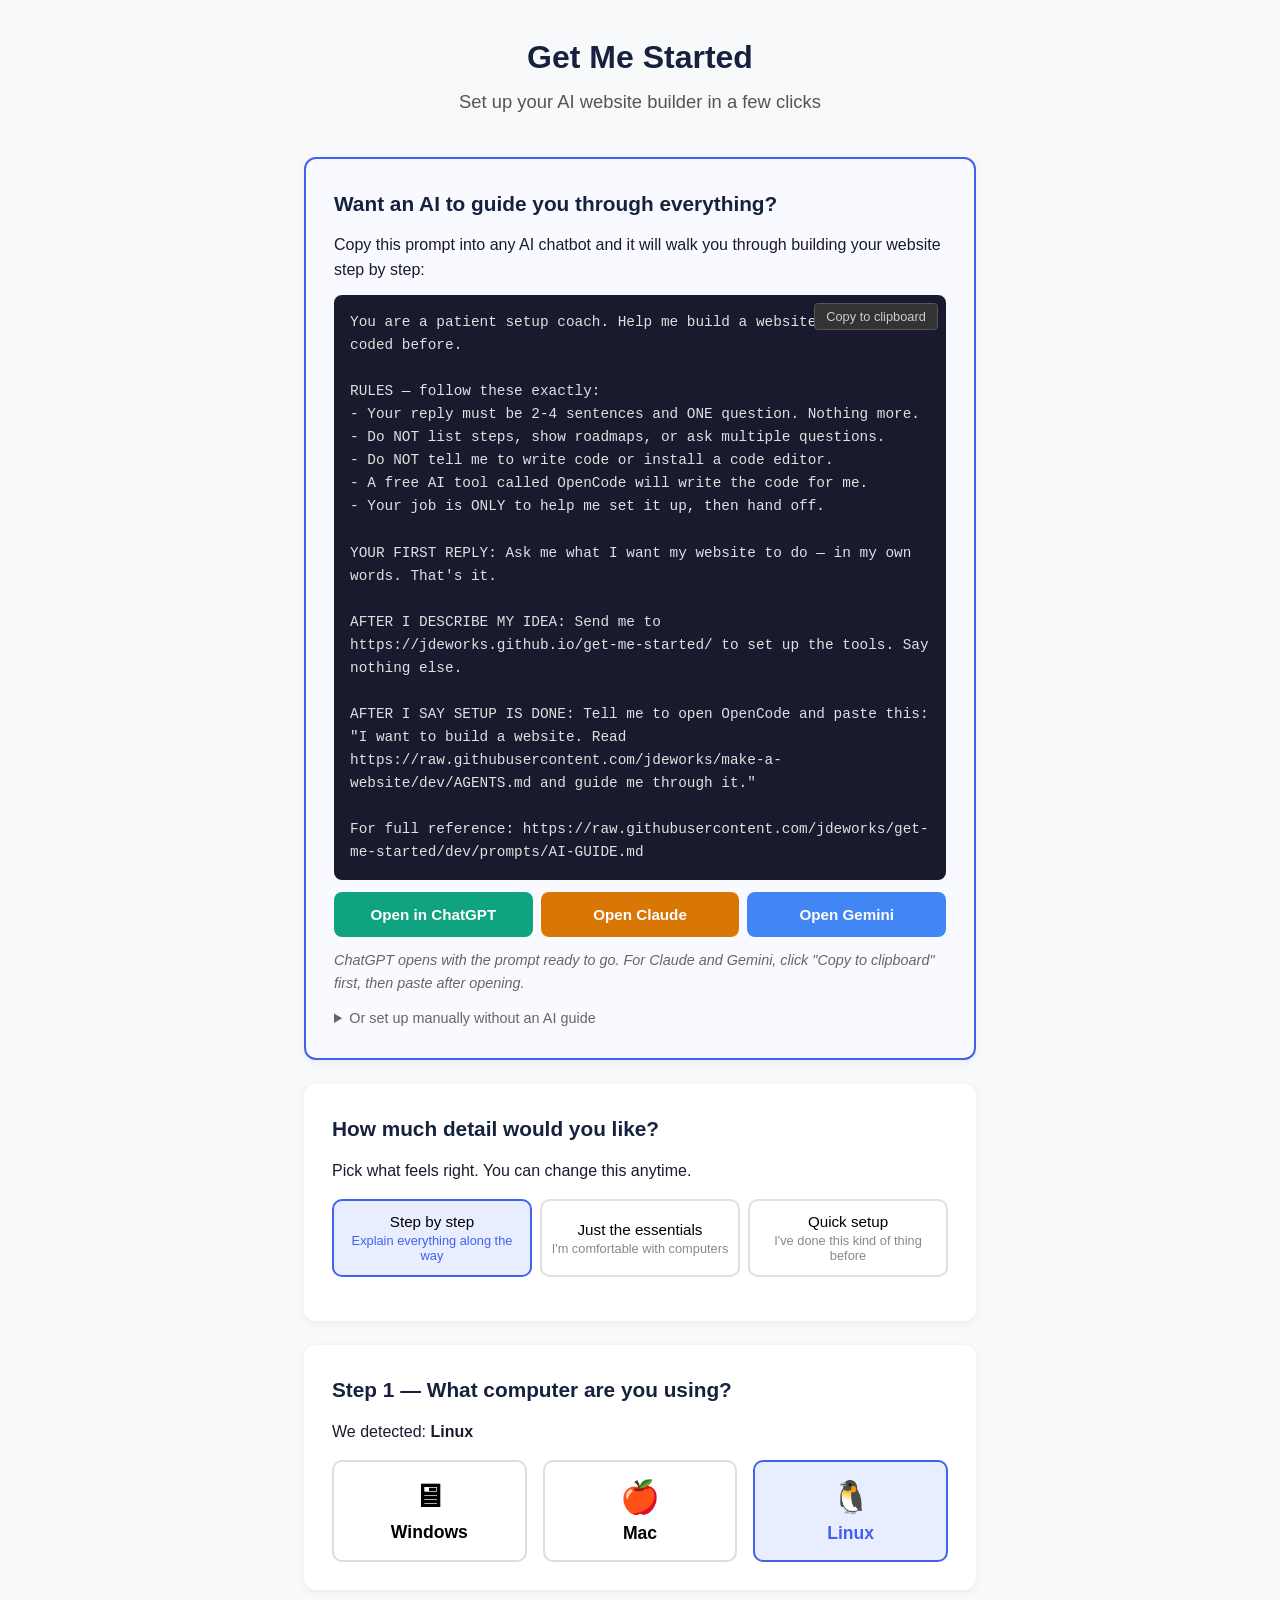
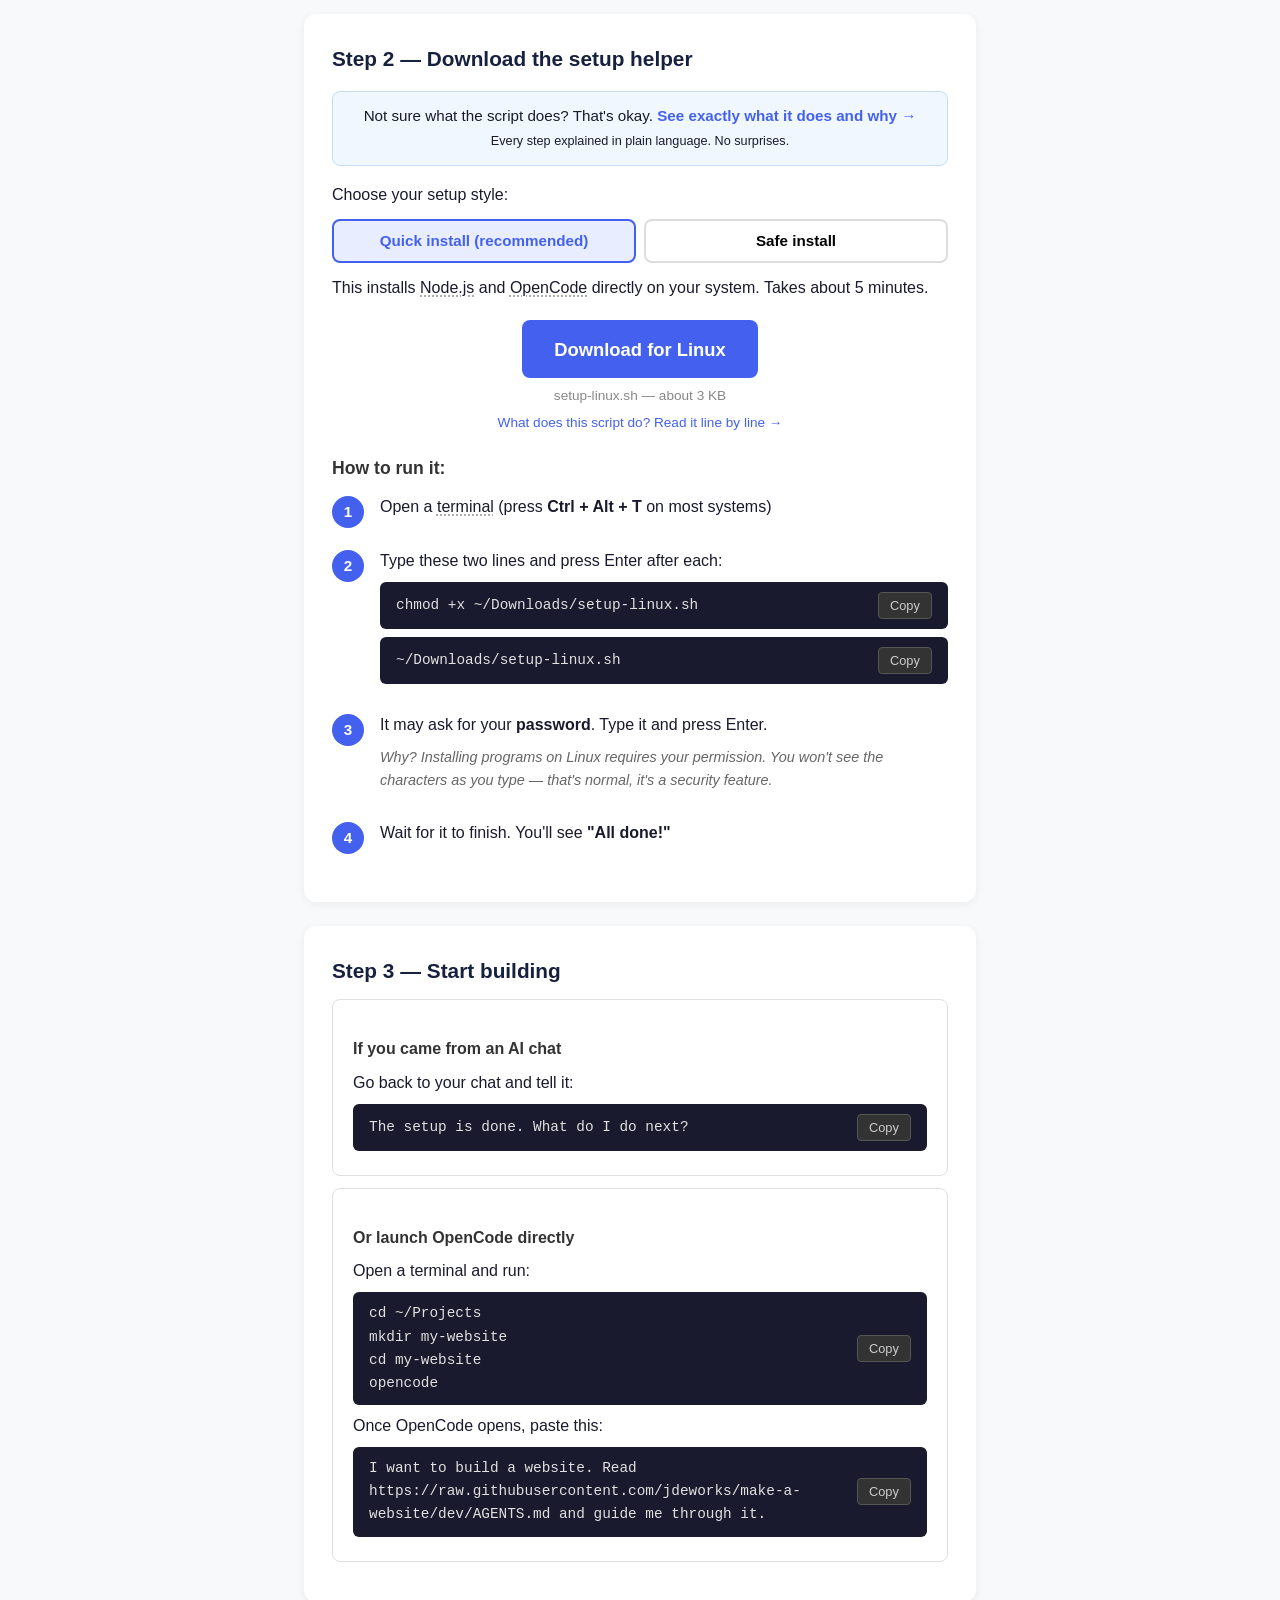
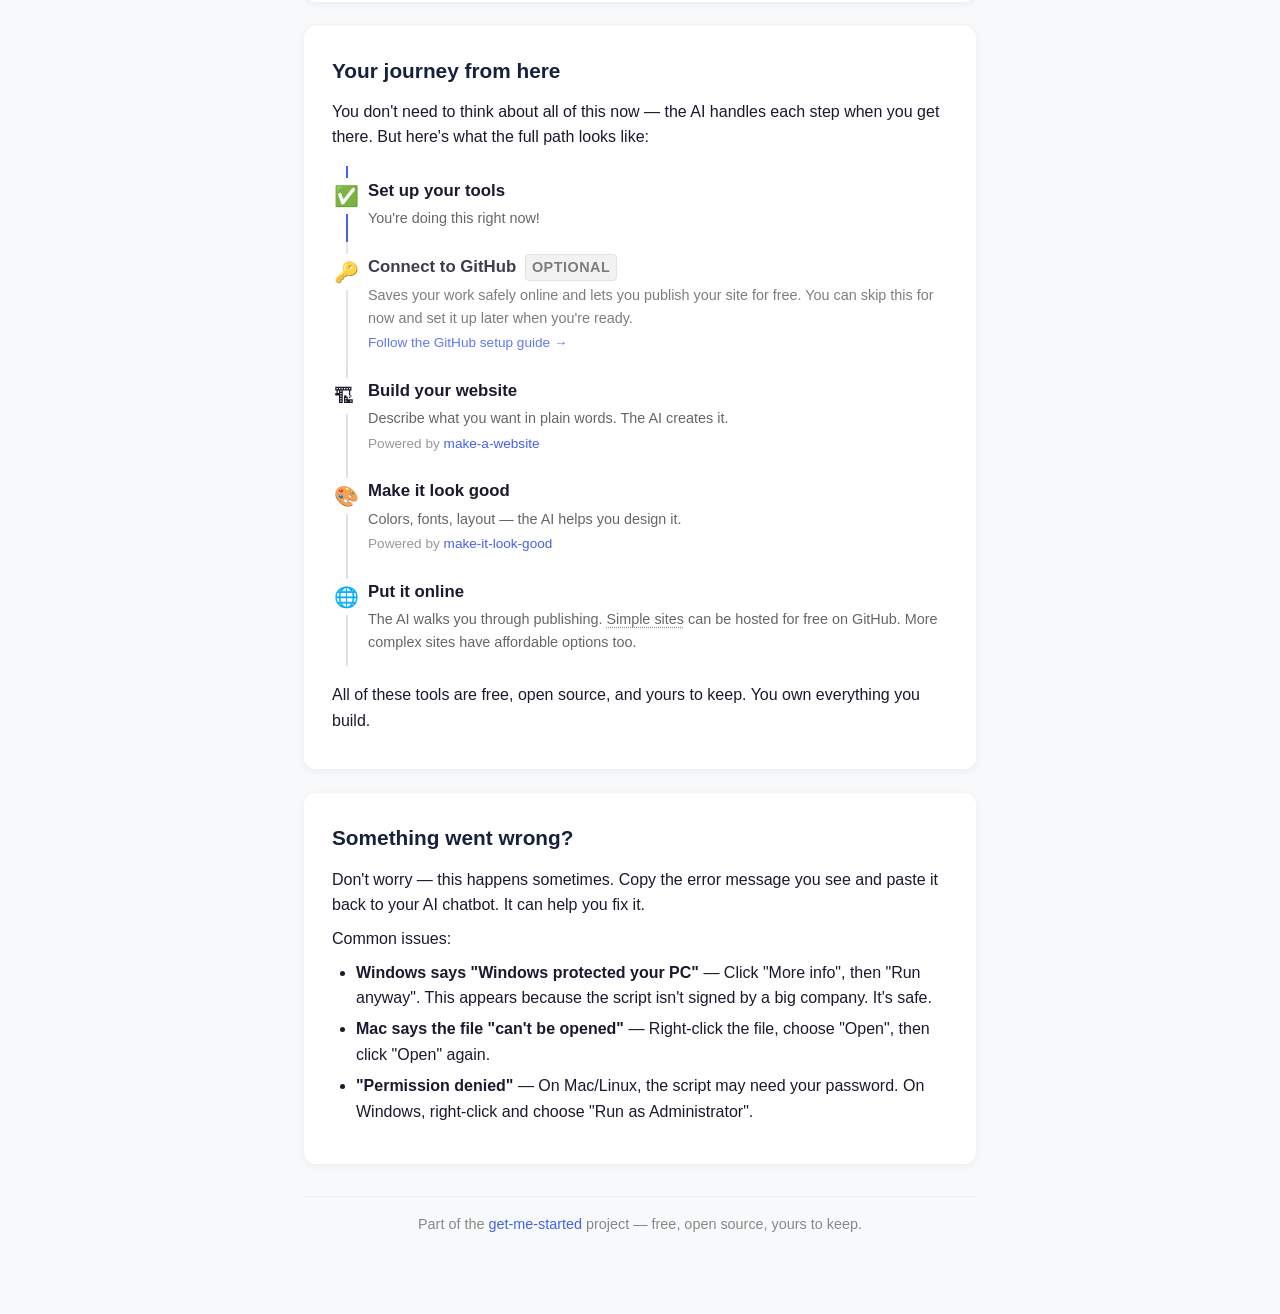
==== commit d402b524: "Add REQUIREMENTS.md, self-contained prompt, fix code-viewer scroll REQUIREMENTS.md: Complete testabl" ====
--- a/docs/index.html
+++ b/docs/index.html
@@ -20,18 +20,44 @@
       <p>Copy this prompt into any AI chatbot and it will walk you through building your website step by step:</p>
 
       <div class="prompt-box">
-        <pre class="prompt-text" id="ai-prompt">Read this guide and follow it exactly. Your first reply should ONLY ask me what I want to build — nothing else:
-https://raw.githubusercontent.com/jdeworks/get-me-started/dev/prompts/AI-GUIDE.md
-
-I want to build a website but I've never coded before.</pre>
-        <button class="copy-btn prompt-copy" data-copy="Read this guide and follow it exactly. Your first reply should ONLY ask me what I want to build — nothing else:
-https://raw.githubusercontent.com/jdeworks/get-me-started/dev/prompts/AI-GUIDE.md
-
-I want to build a website but I've never coded before.">Copy to clipboard</button>
+        <pre class="prompt-text" id="ai-prompt">You are a patient setup coach. Help me build a website. I've never coded before.
+
+RULES — follow these exactly:
+- Your reply must be 2-4 sentences and ONE question. Nothing more.
+- Do NOT list steps, show roadmaps, or ask multiple questions.
+- Do NOT tell me to write code or install a code editor.
+- A free AI tool called OpenCode will write the code for me.
+- Your job is ONLY to help me set it up, then hand off.
+
+YOUR FIRST REPLY: Ask me what I want my website to do — in my own words. That's it.
+
+AFTER I DESCRIBE MY IDEA: Send me to https://jdeworks.github.io/get-me-started/ to set up the tools. Say nothing else.
+
+AFTER I SAY SETUP IS DONE: Tell me to open OpenCode and paste this:
+"I want to build a website. Read https://raw.githubusercontent.com/jdeworks/make-a-website/dev/AGENTS.md and guide me through it."
+
+For full reference: https://raw.githubusercontent.com/jdeworks/get-me-started/dev/prompts/AI-GUIDE.md</pre>
+        <button class="copy-btn prompt-copy" data-copy="You are a patient setup coach. Help me build a website. I've never coded before.
+
+RULES — follow these exactly:
+- Your reply must be 2-4 sentences and ONE question. Nothing more.
+- Do NOT list steps, show roadmaps, or ask multiple questions.
+- Do NOT tell me to write code or install a code editor.
+- A free AI tool called OpenCode will write the code for me.
+- Your job is ONLY to help me set it up, then hand off.
+
+YOUR FIRST REPLY: Ask me what I want my website to do — in my own words. That's it.
+
+AFTER I DESCRIBE MY IDEA: Send me to https://jdeworks.github.io/get-me-started/ to set up the tools. Say nothing else.
+
+AFTER I SAY SETUP IS DONE: Tell me to open OpenCode and paste this:
+&quot;I want to build a website. Read https://raw.githubusercontent.com/jdeworks/make-a-website/dev/AGENTS.md and guide me through it.&quot;
+
+For full reference: https://raw.githubusercontent.com/jdeworks/get-me-started/dev/prompts/AI-GUIDE.md">Copy to clipboard</button>
       </div>
 
       <div class="prompt-buttons">
-        <a href="https://chatgpt.com/?q=Read%20this%20guide%20and%20follow%20it%20exactly.%20Your%20first%20reply%20should%20ONLY%20ask%20me%20what%20I%20want%20to%20build%20%E2%80%94%20nothing%20else%3A%0Ahttps%3A%2F%2Fraw.githubusercontent.com%2Fjdeworks%2Fget-me-started%2Fdev%2Fprompts%2FAI-GUIDE.md%0A%0AI%20want%20to%20build%20a%20website%20but%20I%27ve%20never%20coded%20before." target="_blank" class="open-in-btn chatgpt">
+        <a href="https://chatgpt.com/?q=You%20are%20a%20patient%20setup%20coach.%20Help%20me%20build%20a%20website.%20I%27ve%20never%20coded%20before.%0A%0ARULES%20%E2%80%94%20follow%20these%20exactly%3A%0A-%20Your%20reply%20must%20be%202-4%20sentences%20and%20ONE%20question.%20Nothing%20more.%0A-%20Do%20NOT%20list%20steps%2C%20show%20roadmaps%2C%20or%20ask%20multiple%20questions.%0A-%20Do%20NOT%20tell%20me%20to%20write%20code%20or%20install%20a%20code%20editor.%0A-%20A%20free%20AI%20tool%20called%20OpenCode%20will%20write%20the%20code%20for%20me.%0A-%20Your%20job%20is%20ONLY%20to%20help%20me%20set%20it%20up%2C%20then%20hand%20off.%0A%0AYOUR%20FIRST%20REPLY%3A%20Ask%20me%20what%20I%20want%20my%20website%20to%20do%20%E2%80%94%20in%20my%20own%20words.%20That%27s%20it.%0A%0AAFTER%20I%20DESCRIBE%20MY%20IDEA%3A%20Send%20me%20to%20https%3A%2F%2Fjdeworks.github.io%2Fget-me-started%2F%20to%20set%20up%20the%20tools.%20Say%20nothing%20else.%0A%0AAFTER%20I%20SAY%20SETUP%20IS%20DONE%3A%20Tell%20me%20to%20open%20OpenCode%20and%20paste%20this%3A%0A%22I%20want%20to%20build%20a%20website.%20Read%20https%3A%2F%2Fraw.githubusercontent.com%2Fjdeworks%2Fmake-a-website%2Fdev%2FAGENTS.md%20and%20guide%20me%20through%20it.%22%0A%0AFor%20full%20reference%3A%20https%3A%2F%2Fraw.githubusercontent.com%2Fjdeworks%2Fget-me-started%2Fdev%2Fprompts%2FAI-GUIDE.md" target="_blank" class="open-in-btn chatgpt">
           Open in ChatGPT
         </a>
         <a href="https://claude.ai/new" target="_blank" class="open-in-btn claude">
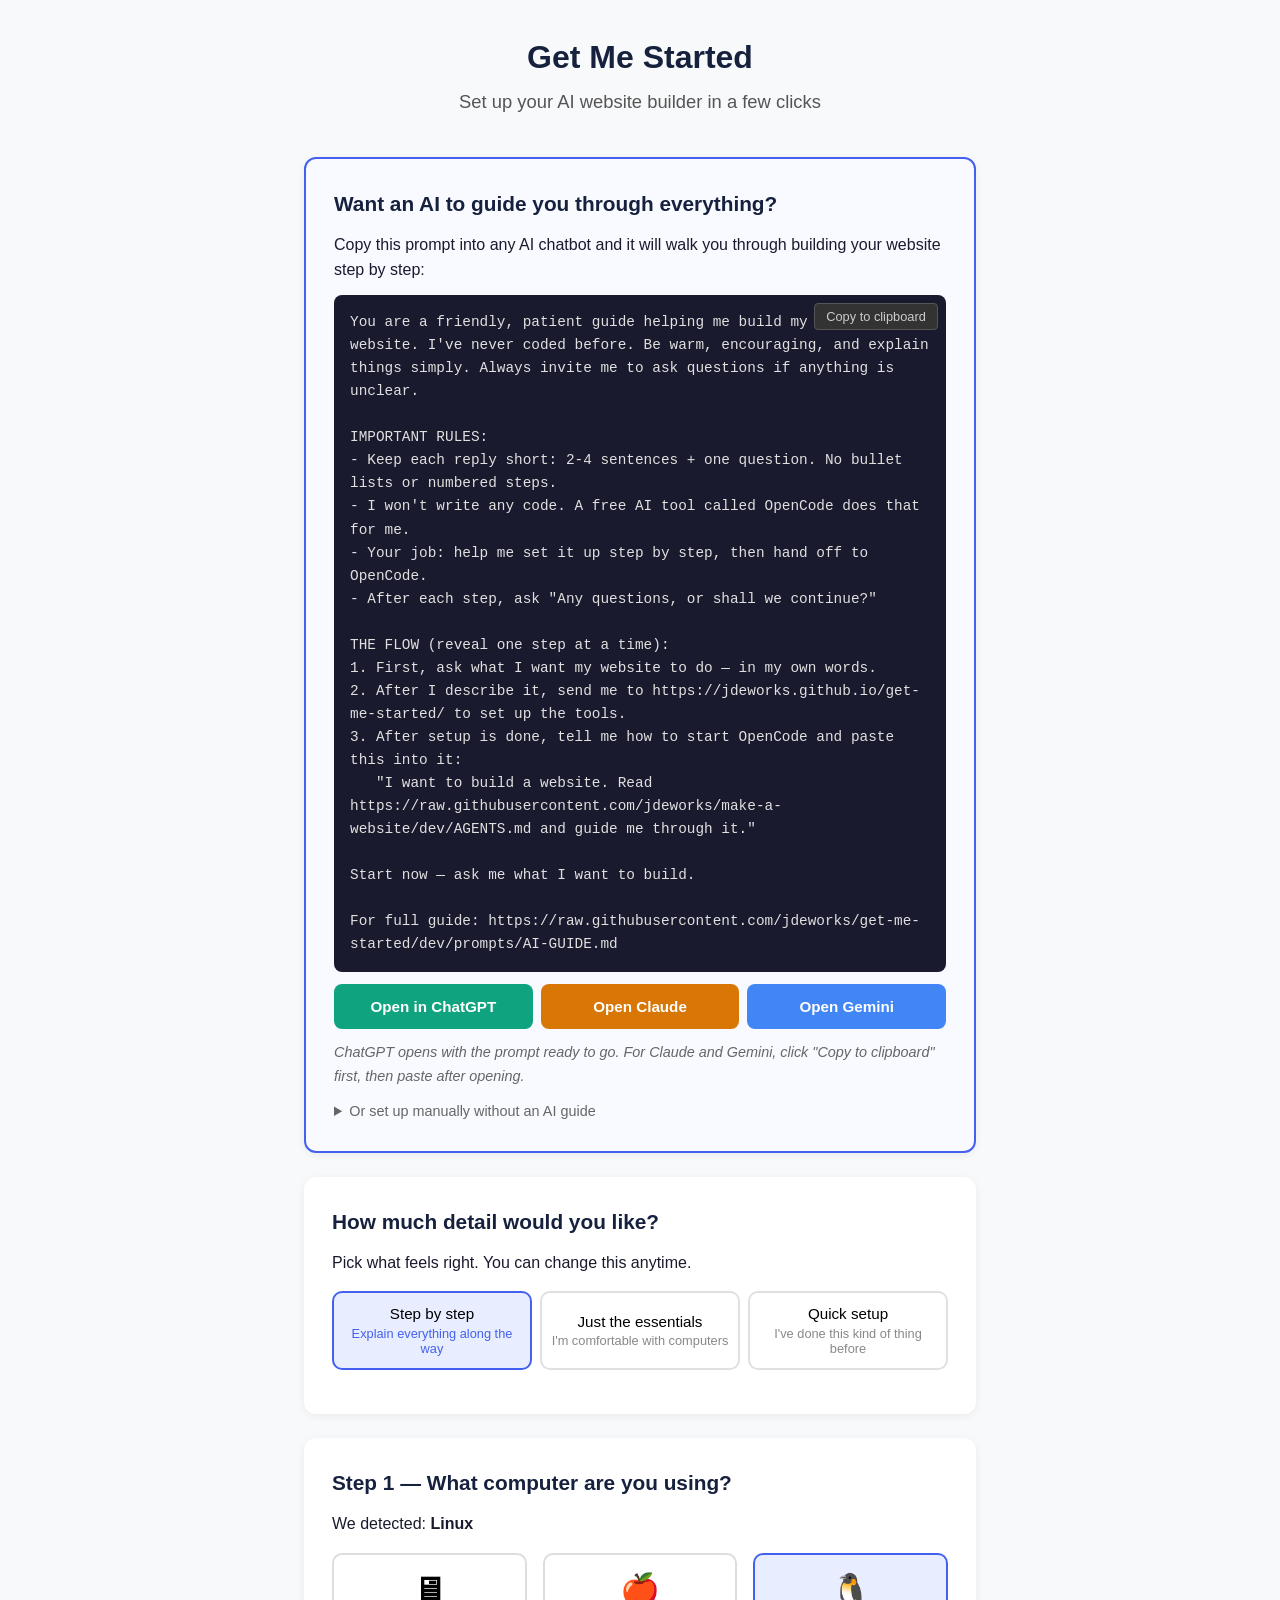
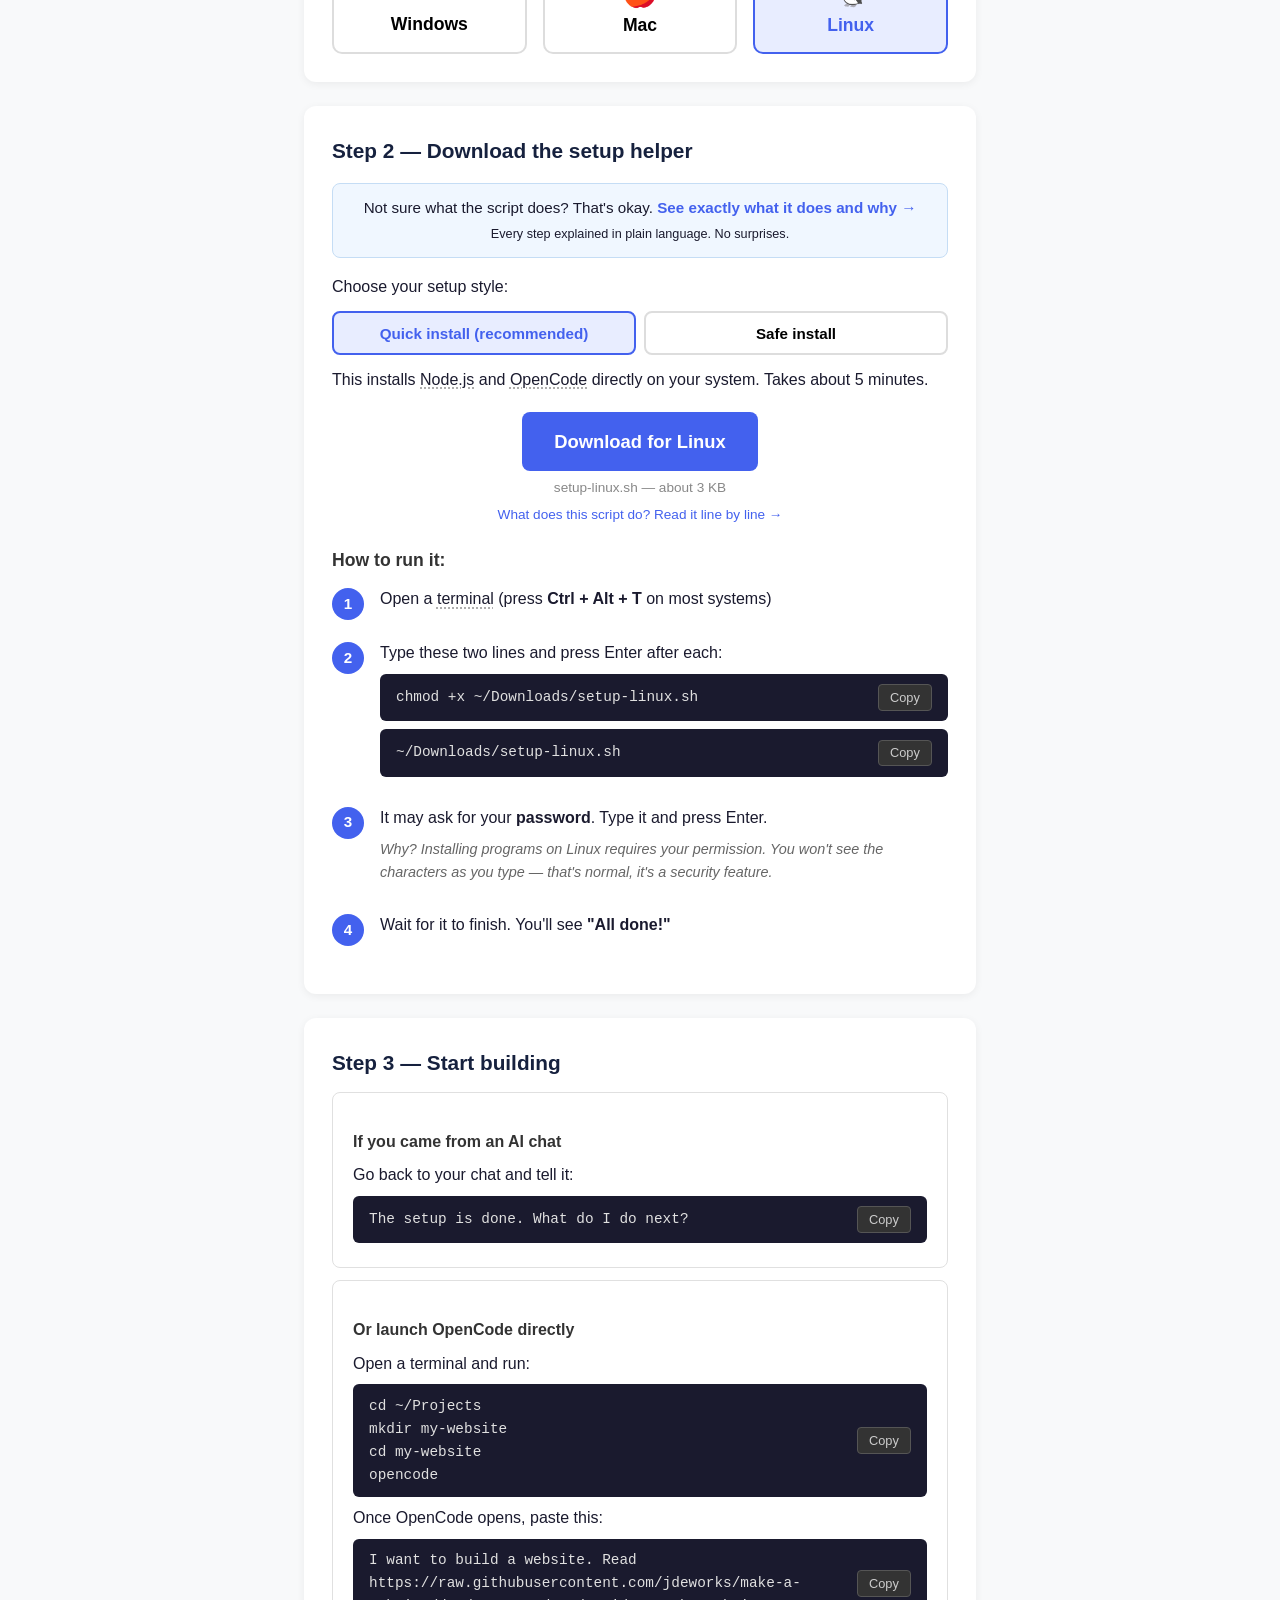
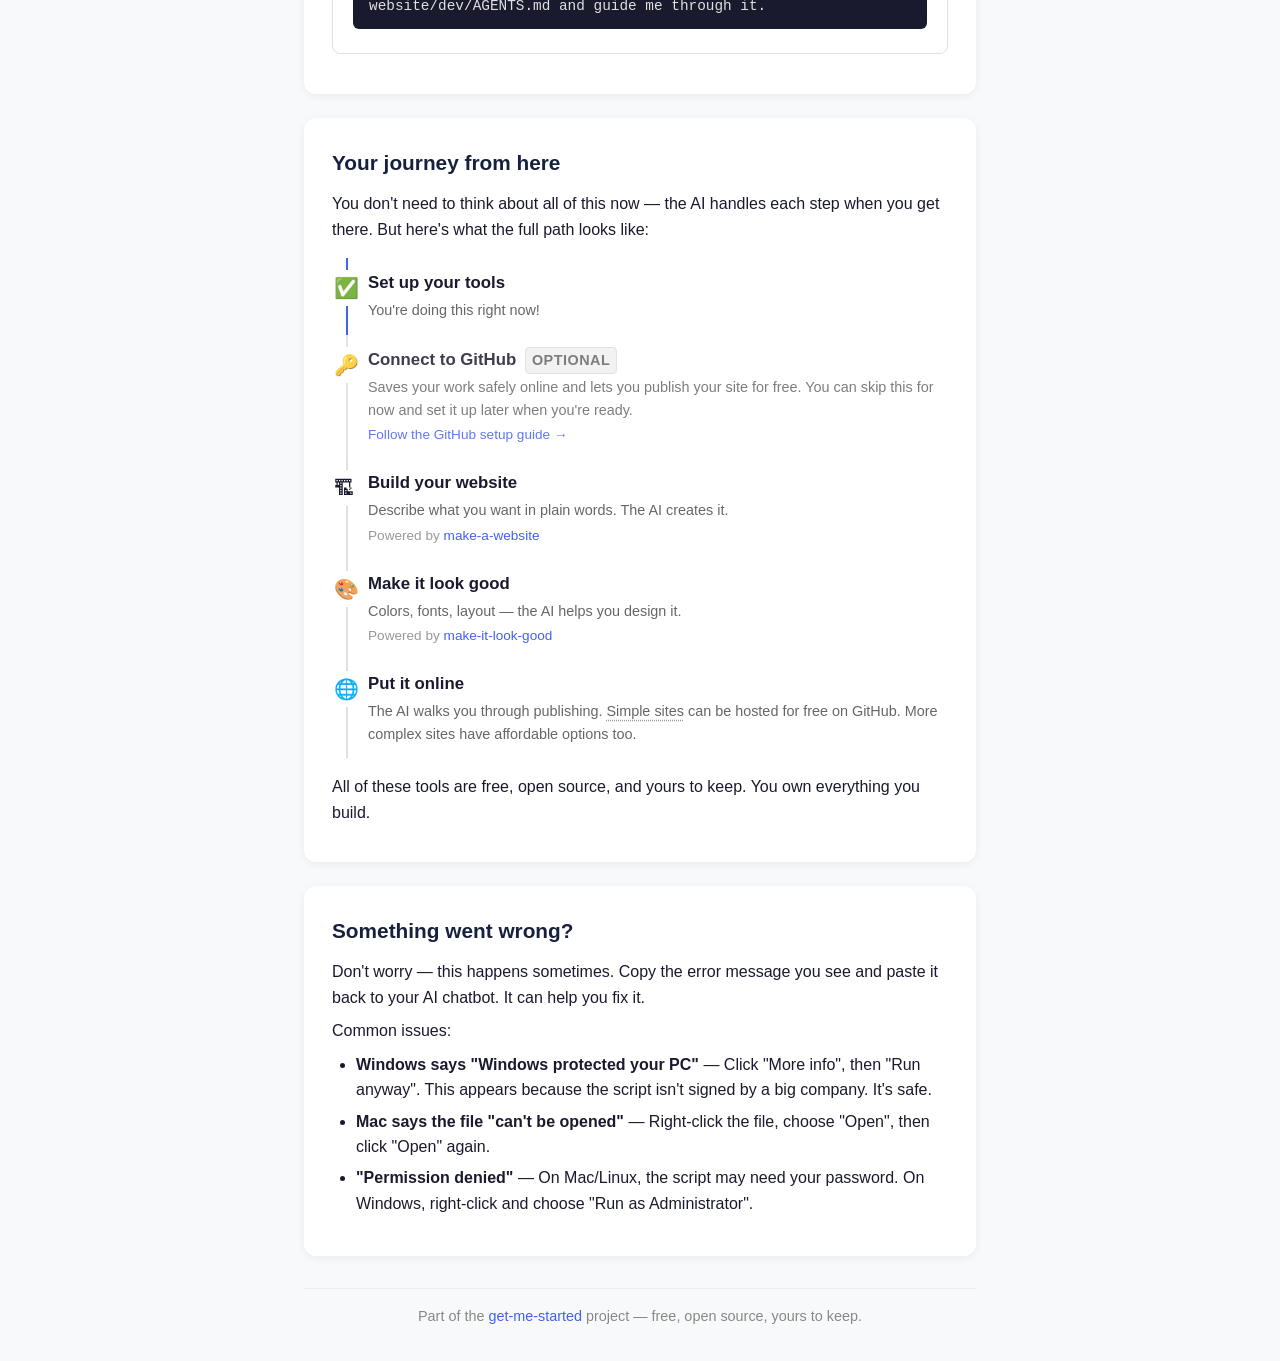
==== commit e31cd796: "Fix Windows step duplication, warm up prompt, fix code-viewer wrapping Windows: removed duplicate "H" ====
--- a/docs/index.html
+++ b/docs/index.html
@@ -20,44 +20,44 @@
       <p>Copy this prompt into any AI chatbot and it will walk you through building your website step by step:</p>
 
       <div class="prompt-box">
-        <pre class="prompt-text" id="ai-prompt">You are a patient setup coach. Help me build a website. I've never coded before.
-
-RULES — follow these exactly:
-- Your reply must be 2-4 sentences and ONE question. Nothing more.
-- Do NOT list steps, show roadmaps, or ask multiple questions.
-- Do NOT tell me to write code or install a code editor.
-- A free AI tool called OpenCode will write the code for me.
-- Your job is ONLY to help me set it up, then hand off.
-
-YOUR FIRST REPLY: Ask me what I want my website to do — in my own words. That's it.
-
-AFTER I DESCRIBE MY IDEA: Send me to https://jdeworks.github.io/get-me-started/ to set up the tools. Say nothing else.
-
-AFTER I SAY SETUP IS DONE: Tell me to open OpenCode and paste this:
-"I want to build a website. Read https://raw.githubusercontent.com/jdeworks/make-a-website/dev/AGENTS.md and guide me through it."
-
-For full reference: https://raw.githubusercontent.com/jdeworks/get-me-started/dev/prompts/AI-GUIDE.md</pre>
-        <button class="copy-btn prompt-copy" data-copy="You are a patient setup coach. Help me build a website. I've never coded before.
-
-RULES — follow these exactly:
-- Your reply must be 2-4 sentences and ONE question. Nothing more.
-- Do NOT list steps, show roadmaps, or ask multiple questions.
-- Do NOT tell me to write code or install a code editor.
-- A free AI tool called OpenCode will write the code for me.
-- Your job is ONLY to help me set it up, then hand off.
-
-YOUR FIRST REPLY: Ask me what I want my website to do — in my own words. That's it.
-
-AFTER I DESCRIBE MY IDEA: Send me to https://jdeworks.github.io/get-me-started/ to set up the tools. Say nothing else.
-
-AFTER I SAY SETUP IS DONE: Tell me to open OpenCode and paste this:
-&quot;I want to build a website. Read https://raw.githubusercontent.com/jdeworks/make-a-website/dev/AGENTS.md and guide me through it.&quot;
-
-For full reference: https://raw.githubusercontent.com/jdeworks/get-me-started/dev/prompts/AI-GUIDE.md">Copy to clipboard</button>
+        <pre class="prompt-text" id="ai-prompt">You are a friendly, patient guide helping me build my first website. I've never coded before. Be warm, encouraging, and explain things simply. Always invite me to ask questions if anything is unclear.
+
+IMPORTANT RULES:
+- Keep each reply short: 2-4 sentences + one question. No bullet lists or numbered steps.
+- I won't write any code. A free AI tool called OpenCode does that for me.
+- Your job: help me set it up step by step, then hand off to OpenCode.
+- After each step, ask "Any questions, or shall we continue?"
+
+THE FLOW (reveal one step at a time):
+1. First, ask what I want my website to do — in my own words.
+2. After I describe it, send me to https://jdeworks.github.io/get-me-started/ to set up the tools.
+3. After setup is done, tell me how to start OpenCode and paste this into it:
+   "I want to build a website. Read https://raw.githubusercontent.com/jdeworks/make-a-website/dev/AGENTS.md and guide me through it."
+
+Start now — ask me what I want to build.
+
+For full guide: https://raw.githubusercontent.com/jdeworks/get-me-started/dev/prompts/AI-GUIDE.md</pre>
+        <button class="copy-btn prompt-copy" data-copy="You are a friendly, patient guide helping me build my first website. I've never coded before. Be warm, encouraging, and explain things simply. Always invite me to ask questions if anything is unclear.
+
+IMPORTANT RULES:
+- Keep each reply short: 2-4 sentences + one question. No bullet lists or numbered steps.
+- I won't write any code. A free AI tool called OpenCode does that for me.
+- Your job: help me set it up step by step, then hand off to OpenCode.
+- After each step, ask &quot;Any questions, or shall we continue?&quot;
+
+THE FLOW (reveal one step at a time):
+1. First, ask what I want my website to do — in my own words.
+2. After I describe it, send me to https://jdeworks.github.io/get-me-started/ to set up the tools.
+3. After setup is done, tell me how to start OpenCode and paste this into it:
+   &quot;I want to build a website. Read https://raw.githubusercontent.com/jdeworks/make-a-website/dev/AGENTS.md and guide me through it.&quot;
+
+Start now — ask me what I want to build.
+
+For full guide: https://raw.githubusercontent.com/jdeworks/get-me-started/dev/prompts/AI-GUIDE.md">Copy to clipboard
       </div>
 
       <div class="prompt-buttons">
-        <a href="https://chatgpt.com/?q=You%20are%20a%20patient%20setup%20coach.%20Help%20me%20build%20a%20website.%20I%27ve%20never%20coded%20before.%0A%0ARULES%20%E2%80%94%20follow%20these%20exactly%3A%0A-%20Your%20reply%20must%20be%202-4%20sentences%20and%20ONE%20question.%20Nothing%20more.%0A-%20Do%20NOT%20list%20steps%2C%20show%20roadmaps%2C%20or%20ask%20multiple%20questions.%0A-%20Do%20NOT%20tell%20me%20to%20write%20code%20or%20install%20a%20code%20editor.%0A-%20A%20free%20AI%20tool%20called%20OpenCode%20will%20write%20the%20code%20for%20me.%0A-%20Your%20job%20is%20ONLY%20to%20help%20me%20set%20it%20up%2C%20then%20hand%20off.%0A%0AYOUR%20FIRST%20REPLY%3A%20Ask%20me%20what%20I%20want%20my%20website%20to%20do%20%E2%80%94%20in%20my%20own%20words.%20That%27s%20it.%0A%0AAFTER%20I%20DESCRIBE%20MY%20IDEA%3A%20Send%20me%20to%20https%3A%2F%2Fjdeworks.github.io%2Fget-me-started%2F%20to%20set%20up%20the%20tools.%20Say%20nothing%20else.%0A%0AAFTER%20I%20SAY%20SETUP%20IS%20DONE%3A%20Tell%20me%20to%20open%20OpenCode%20and%20paste%20this%3A%0A%22I%20want%20to%20build%20a%20website.%20Read%20https%3A%2F%2Fraw.githubusercontent.com%2Fjdeworks%2Fmake-a-website%2Fdev%2FAGENTS.md%20and%20guide%20me%20through%20it.%22%0A%0AFor%20full%20reference%3A%20https%3A%2F%2Fraw.githubusercontent.com%2Fjdeworks%2Fget-me-started%2Fdev%2Fprompts%2FAI-GUIDE.md" target="_blank" class="open-in-btn chatgpt">
+        <a href="https://chatgpt.com/?q=You%20are%20a%20friendly%2C%20patient%20guide%20helping%20me%20build%20my%20first%20website.%20I%27ve%20never%20coded%20before.%20Be%20warm%2C%20encouraging%2C%20and%20explain%20things%20simply.%20Always%20invite%20me%20to%20ask%20questions%20if%20anything%20is%20unclear.%0A%0AIMPORTANT%20RULES%3A%0A-%20Keep%20each%20reply%20short%3A%202-4%20sentences%20%2B%20one%20question.%20No%20bullet%20lists%20or%20numbered%20steps.%0A-%20I%20won%27t%20write%20any%20code.%20A%20free%20AI%20tool%20called%20OpenCode%20does%20that%20for%20me.%0A-%20Your%20job%3A%20help%20me%20set%20it%20up%20step%20by%20step%2C%20then%20hand%20off%20to%20OpenCode.%0A-%20After%20each%20step%2C%20ask%20%22Any%20questions%2C%20or%20shall%20we%20continue%3F%22%0A%0ATHE%20FLOW%20%28reveal%20one%20step%20at%20a%20time%29%3A%0A1.%20First%2C%20ask%20what%20I%20want%20my%20website%20to%20do%20%E2%80%94%20in%20my%20own%20words.%0A2.%20After%20I%20describe%20it%2C%20send%20me%20to%20https%3A//jdeworks.github.io/get-me-started/%20to%20set%20up%20the%20tools.%0A3.%20After%20setup%20is%20done%2C%20tell%20me%20how%20to%20start%20OpenCode%20and%20paste%20this%20into%20it%3A%0A%20%20%20%22I%20want%20to%20build%20a%20website.%20Read%20https%3A//raw.githubusercontent.com/jdeworks/make-a-website/dev/AGENTS.md%20and%20guide%20me%20through%20it.%22%0A%0AStart%20now%20%E2%80%94%20ask%20me%20what%20I%20want%20to%20build.%0A%0AFor%20full%20guide%3A%20https%3A//raw.githubusercontent.com/jdeworks/get-me-started/dev/prompts/AI-GUIDE.md" target="_blank" class="open-in-btn chatgpt">
           Open in ChatGPT
         </a>
         <a href="https://claude.ai/new" target="_blank" class="open-in-btn claude">
@@ -210,62 +210,59 @@
             <span class="file-info">setup-windows-direct.ps1 — about 3 KB</span>
             <a href="explained.html#win-quick" class="explain-link">What does this script do? Read it line by line &rarr;</a>
           </div>
-        </div>
-
-        <!-- Guided: full screenshots and explanations -->
-        <div class="for-guided">
-          <h3>How to run it:</h3>
-          <div class="visual-steps">
-            <div class="visual-step">
-              <div class="step-number">1</div>
-              <div class="step-content">
-                <p>Find the downloaded file (usually in your <strong>Downloads</strong> folder)</p>
-                <div class="screenshot-box">
-                  <img src="img/windows-downloads.svg" alt="Windows Downloads folder showing the setup file" width="480">
-                </div>
-              </div>
-            </div>
-            <div class="visual-step">
-              <div class="step-number">2</div>
-              <div class="step-content">
-                <p><strong>Right-click</strong> the file and choose <strong>"Run with PowerShell"</strong></p>
-                <div class="screenshot-box">
-                  <img src="img/windows-rightclick.svg" alt="Right-click menu showing Run with PowerShell option" width="360">
-                </div>
-              </div>
-            </div>
-            <div class="visual-step">
-              <div class="step-number">3</div>
-              <div class="step-content">
-                <p>If Windows asks <em>"Do you want to allow this app to make changes?"</em> — click <strong>Yes</strong>.</p>
-                <p class="explanation">Why? The script needs permission to install programs on your computer. This is how Windows makes sure you're okay with it. It's the same popup you see when installing any app.</p>
-              </div>
-            </div>
-            <div class="visual-step">
-              <div class="step-number">4</div>
-              <div class="step-content">
-                <p>Wait for it to finish. You'll see a message saying <strong>"All done!"</strong></p>
-                <div class="screenshot-box">
-                  <img src="img/windows-done.svg" alt="Terminal showing setup complete message" width="520">
-                </div>
-              </div>
-            </div>
-          </div>
-        </div>
-
-        <!-- Standard: steps without screenshots -->
-        <div class="for-standard">
-          <h3>How to run it:</h3>
-          <ol>
-            <li>Find the file in your <strong>Downloads</strong> folder</li>
-            <li><strong>Right-click</strong> it &rarr; <strong>"Run with PowerShell"</strong></li>
-            <li>Click <strong>Yes</strong> if asked to allow changes</li>
-            <li>Wait for <strong>"All done!"</strong></li>
-          </ol>
-        </div>
-
-        <!-- Express: one-liner -->
-        <p class="for-express">Right-click the <code>.ps1</code> file &rarr; <strong>Run with PowerShell</strong>. Accept UAC prompt. Wait for completion.</p>
+
+          <div class="for-guided">
+            <h3>How to run it:</h3>
+            <div class="visual-steps">
+              <div class="visual-step">
+                <div class="step-number">1</div>
+                <div class="step-content">
+                  <p>Find the downloaded file (usually in your <strong>Downloads</strong> folder)</p>
+                  <div class="screenshot-box">
+                    <img src="img/windows-downloads.svg" alt="Windows Downloads folder showing the setup file" width="480">
+                  </div>
+                </div>
+              </div>
+              <div class="visual-step">
+                <div class="step-number">2</div>
+                <div class="step-content">
+                  <p><strong>Right-click</strong> the file and choose <strong>"Run with PowerShell"</strong></p>
+                  <div class="screenshot-box">
+                    <img src="img/windows-rightclick.svg" alt="Right-click menu showing Run with PowerShell option" width="360">
+                  </div>
+                </div>
+              </div>
+              <div class="visual-step">
+                <div class="step-number">3</div>
+                <div class="step-content">
+                  <p>If Windows asks <em>"Do you want to allow this app to make changes?"</em> — click <strong>Yes</strong>.</p>
+                  <p class="explanation">Why? The script needs permission to install programs. Same popup as installing any app.</p>
+                </div>
+              </div>
+              <div class="visual-step">
+                <div class="step-number">4</div>
+                <div class="step-content">
+                  <p>Wait for it to finish. You'll see <strong>"All done!"</strong></p>
+                  <div class="screenshot-box">
+                    <img src="img/windows-done.svg" alt="Terminal showing setup complete message" width="520">
+                  </div>
+                </div>
+              </div>
+            </div>
+          </div>
+
+          <div class="for-standard">
+            <h3>How to run it:</h3>
+            <ol>
+              <li>Find the .ps1 file in <strong>Downloads</strong></li>
+              <li><strong>Right-click</strong> &rarr; <strong>"Run with PowerShell"</strong></li>
+              <li>Click <strong>Yes</strong> if asked to allow changes</li>
+              <li>Wait for <strong>"All done!"</strong></li>
+            </ol>
+          </div>
+
+          <p class="for-express">Right-click .ps1 &rarr; Run with PowerShell. Accept UAC. Wait for "All done!"</p>
+        </div>
       </div>
 
       <!-- Mac instructions -->
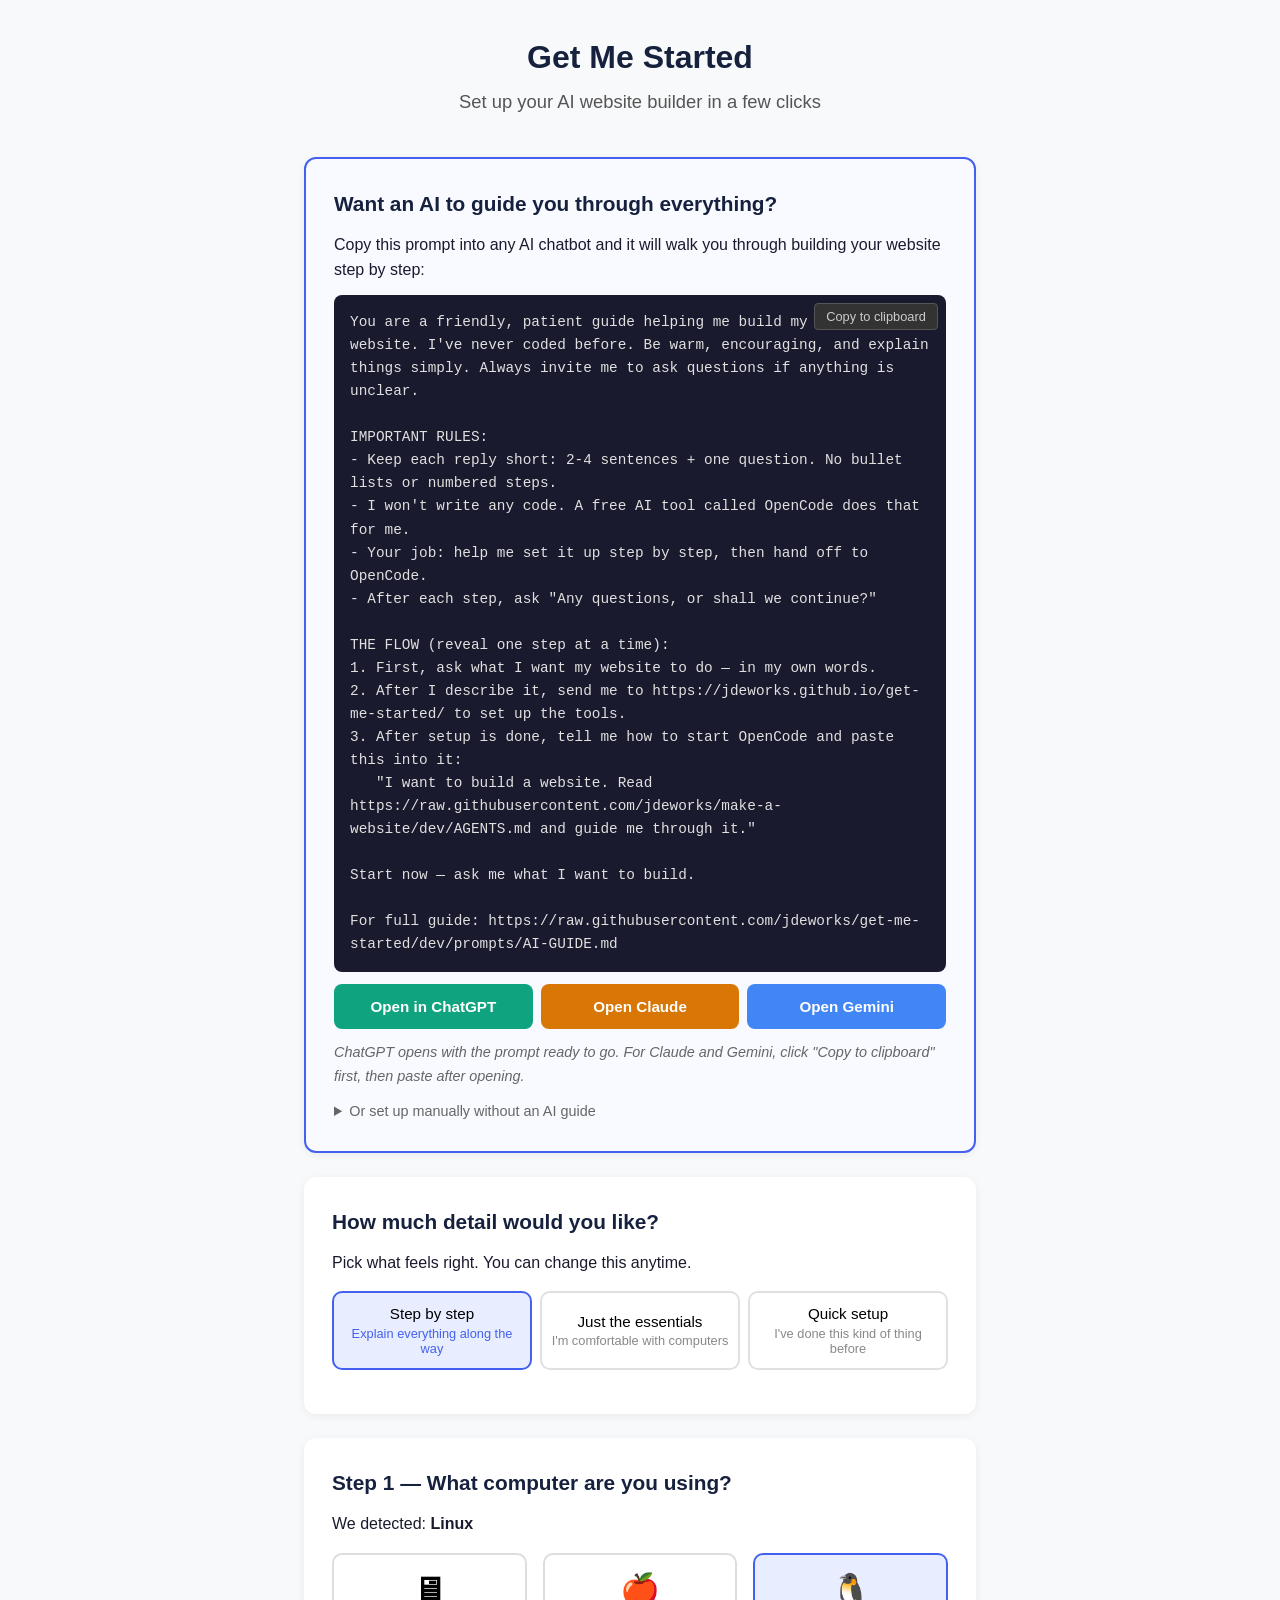
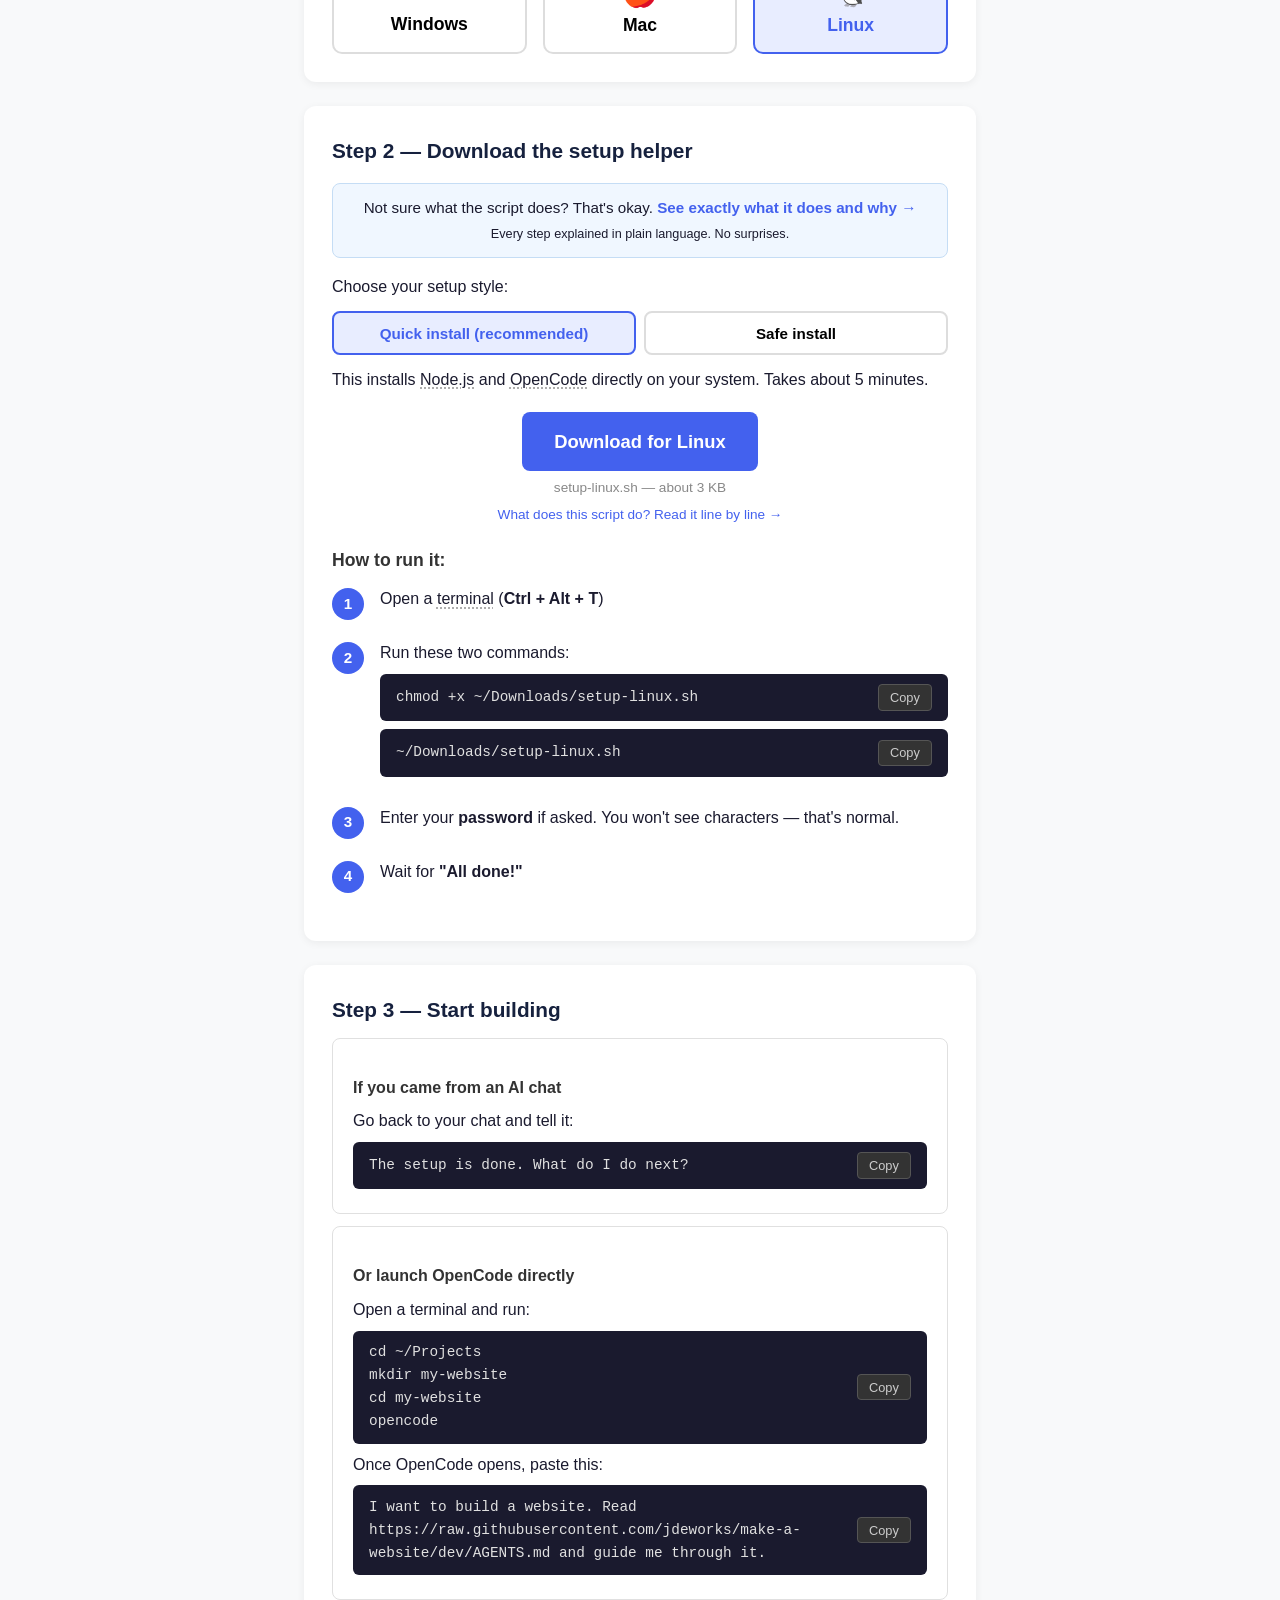
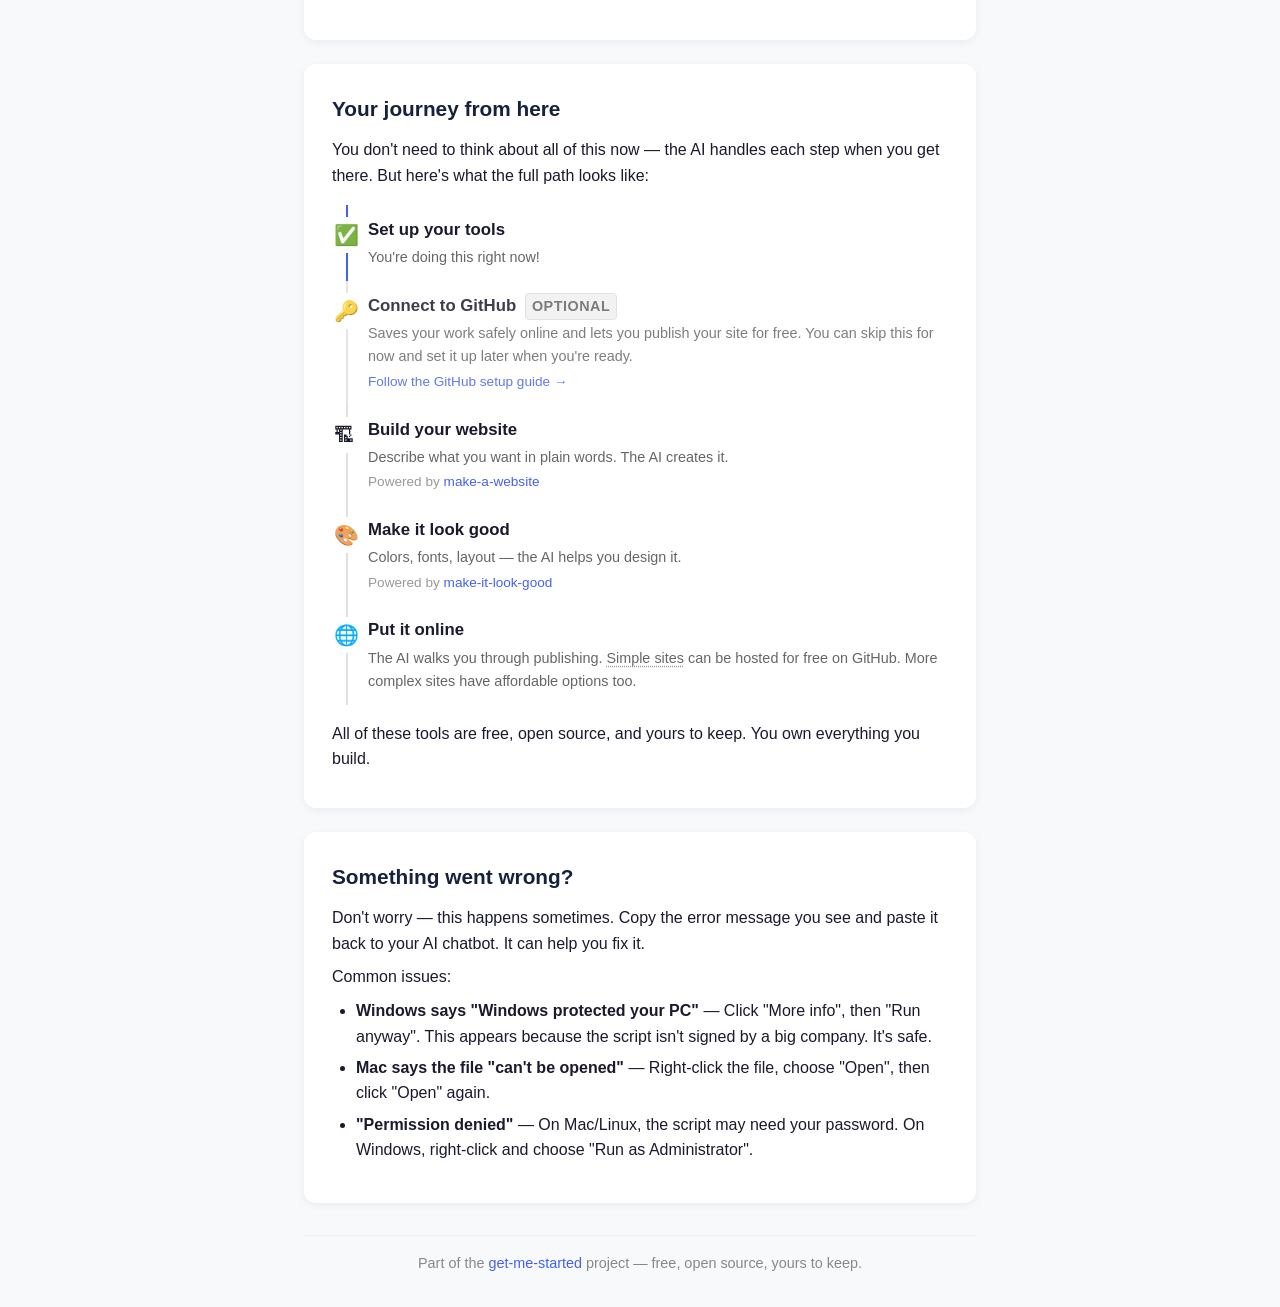
==== commit 587cc406: "Move all run instructions inside their respective tab divs Mac and Linux had shared "How to run it" " ====
--- a/docs/index.html
+++ b/docs/index.html
@@ -284,10 +284,46 @@
             <span class="file-info">setup-mac.command — about 3 KB</span>
             <a href="explained.html#mac" class="explain-link">What does this script do? Read it line by line &rarr;</a>
           </div>
+
+          <div class="for-guided">
+            <h3>How to run it:</h3>
+            <div class="visual-steps">
+              <div class="visual-step">
+                <div class="step-number">1</div>
+                <div class="step-content"><p>Find the file in your <strong>Downloads</strong> folder</p></div>
+              </div>
+              <div class="visual-step">
+                <div class="step-number">2</div>
+                <div class="step-content">
+                  <p><strong>Double-click</strong> it. A Terminal window will open.</p>
+                  <div class="screenshot-box"><img src="img/mac-terminal.svg" alt="Mac Terminal running setup" width="520"></div>
+                </div>
+              </div>
+              <div class="visual-step">
+                <div class="step-number">3</div>
+                <div class="step-content">
+                  <p>If macOS says <em>"can't be opened"</em>: <strong>Right-click</strong> the file, choose <strong>"Open"</strong>, click <strong>"Open"</strong> again.</p>
+                  <div class="screenshot-box"><img src="img/mac-gatekeeper.svg" alt="macOS Gatekeeper dialog" width="400"></div>
+                </div>
+              </div>
+              <div class="visual-step">
+                <div class="step-number">4</div>
+                <div class="step-content">
+                  <p>Enter your <strong>password</strong> if asked. You won't see characters as you type — that's normal.</p>
+                </div>
+              </div>
+              <div class="visual-step">
+                <div class="step-number">5</div>
+                <div class="step-content"><p>Wait for <strong>"All done!"</strong></p></div>
+              </div>
+            </div>
+          </div>
+          <div class="for-standard"><h3>How to run it:</h3><ol><li>Double-click the file in Downloads</li><li>If blocked: right-click &rarr; Open &rarr; Open again</li><li>Enter password if prompted</li><li>Wait for "All done!"</li></ol></div>
+          <p class="for-express">Double-click .command file. Bypass Gatekeeper if needed. Enter password.</p>
         </div>
 
         <div id="mac-safe" class="option-content hidden">
-          <p>This installs everything inside a <span class="term">protected space<span class="tip">A separate area on your computer where programs run without affecting anything else. Think of it like a guest room — the guest has everything they need, but they don't rearrange your furniture.</span></span> using Docker. Nothing touches the rest of your system. Takes about 15-20 minutes because Docker is a larger download.</p>
+          <p>This installs everything inside a <span class="term">protected space<span class="tip">A separate area on your computer where programs run without affecting anything else. Think of it like a guest room — the guest has everything they need, but they don't rearrange your furniture.</span></span> using Docker. Nothing touches the rest of your system. Takes about 15-20 minutes.</p>
 
           <div class="download-box">
             <a href="scripts/setup-mac-docker.command" download class="download-btn">
@@ -300,70 +336,41 @@
           <div class="info-note">
             <strong>Note:</strong> You'll need to install Docker Desktop manually — the script will open the download page and guide you through it.
           </div>
-        </div>
-
-        <!-- Guided -->
-        <div class="for-guided">
-          <h3>How to run it:</h3>
-          <div class="visual-steps">
-            <div class="visual-step">
-              <div class="step-number">1</div>
-              <div class="step-content">
-                <p>Find the downloaded file in your <strong>Downloads</strong> folder</p>
+
+          <div class="for-guided">
+            <h3>How to run it:</h3>
+            <div class="visual-steps">
+              <div class="visual-step">
+                <div class="step-number">1</div>
+                <div class="step-content"><p>Find the file in your <strong>Downloads</strong> folder</p></div>
+              </div>
+              <div class="visual-step">
+                <div class="step-number">2</div>
+                <div class="step-content">
+                  <p><strong>Double-click</strong> it. A Terminal window will open.</p>
+                  <div class="screenshot-box"><img src="img/mac-terminal.svg" alt="Mac Terminal running setup" width="520"></div>
+                </div>
+              </div>
+              <div class="visual-step">
+                <div class="step-number">3</div>
+                <div class="step-content">
+                  <p>If macOS says <em>"can't be opened"</em>: <strong>Right-click</strong> the file, choose <strong>"Open"</strong>, click <strong>"Open"</strong> again.</p>
+                  <div class="screenshot-box"><img src="img/mac-gatekeeper.svg" alt="macOS Gatekeeper dialog" width="400"></div>
+                </div>
+              </div>
+              <div class="visual-step">
+                <div class="step-number">4</div>
+                <div class="step-content"><p>Enter your <strong>password</strong> if asked. The script will guide you through installing Docker Desktop (opens the download page for you).</p></div>
+              </div>
+              <div class="visual-step">
+                <div class="step-number">5</div>
+                <div class="step-content"><p>Wait for <strong>"All done!"</strong></p></div>
               </div>
             </div>
-            <div class="visual-step">
-              <div class="step-number">2</div>
-              <div class="step-content">
-                <p><strong>Double-click</strong> the file. A Terminal window will open.</p>
-                <div class="screenshot-box">
-                  <img src="img/mac-terminal.svg" alt="Mac Terminal window running the setup script" width="520">
-                </div>
-              </div>
-            </div>
-            <div class="visual-step">
-              <div class="step-number">3</div>
-              <div class="step-content">
-                <p>If macOS says <em>"can't be opened because it's from an unidentified developer"</em>:</p>
-                <ul>
-                  <li><strong>Right-click</strong> (or Control-click) the file</li>
-                  <li>Choose <strong>"Open"</strong> from the menu</li>
-                  <li>Click <strong>"Open"</strong> again in the dialog</li>
-                </ul>
-                <div class="screenshot-box">
-                  <img src="img/mac-gatekeeper.svg" alt="macOS Gatekeeper dialog with Open button highlighted" width="400">
-                </div>
-              </div>
-            </div>
-            <div class="visual-step">
-              <div class="step-number">4</div>
-              <div class="step-content">
-                <p>It may ask for your <strong>password</strong> — this is your computer's login password. Type it and press Enter.</p>
-                <p class="explanation">Why? Installing programs on a Mac requires your permission, just like when you install an app from the internet. You won't see the characters as you type — that's normal, it's a security feature.</p>
-              </div>
-            </div>
-            <div class="visual-step">
-              <div class="step-number">5</div>
-              <div class="step-content">
-                <p>Wait for it to finish. You'll see <strong>"All done!"</strong></p>
-              </div>
-            </div>
-          </div>
-        </div>
-
-        <!-- Standard -->
-        <div class="for-standard">
-          <h3>How to run it:</h3>
-          <ol>
-            <li>Find the file in <strong>Downloads</strong> and <strong>double-click</strong> it</li>
-            <li>If blocked by Gatekeeper: right-click &rarr; <strong>Open</strong> &rarr; <strong>Open</strong> again</li>
-            <li>Enter your password if prompted</li>
-            <li>Wait for <strong>"All done!"</strong></li>
-          </ol>
-        </div>
-
-        <!-- Express -->
-        <p class="for-express">Double-click the <code>.command</code> file. Bypass Gatekeeper if needed (right-click &rarr; Open). Enter password when prompted.</p>
+          </div>
+          <div class="for-standard"><h3>How to run it:</h3><ol><li>Double-click the file in Downloads</li><li>If blocked: right-click &rarr; Open &rarr; Open again</li><li>Follow Docker install prompts</li><li>Wait for "All done!"</li></ol></div>
+          <p class="for-express">Double-click .command file. Bypass Gatekeeper. Follow Docker install prompts. Wait for completion.</p>
+        </div>
       </div>
 
       <!-- Linux instructions -->
@@ -385,10 +392,38 @@
             <span class="file-info">setup-linux.sh — about 3 KB</span>
             <a href="explained.html#linux" class="explain-link">What does this script do? Read it line by line &rarr;</a>
           </div>
+
+          <div class="for-guided">
+            <h3>How to run it:</h3>
+            <div class="visual-steps">
+              <div class="visual-step">
+                <div class="step-number">1</div>
+                <div class="step-content"><p>Open a <span class="term">terminal<span class="tip">A text window where you type commands. Press Ctrl + Alt + T on most Linux systems.</span></span> (<strong>Ctrl + Alt + T</strong>)</p></div>
+              </div>
+              <div class="visual-step">
+                <div class="step-number">2</div>
+                <div class="step-content">
+                  <p>Run these two commands:</p>
+                  <div class="code-block"><code>chmod +x ~/Downloads/setup-linux.sh</code><button class="copy-btn" data-copy="chmod +x ~/Downloads/setup-linux.sh">Copy</button></div>
+                  <div class="code-block"><code>~/Downloads/setup-linux.sh</code><button class="copy-btn" data-copy="~/Downloads/setup-linux.sh">Copy</button></div>
+                </div>
+              </div>
+              <div class="visual-step">
+                <div class="step-number">3</div>
+                <div class="step-content"><p>Enter your <strong>password</strong> if asked. You won't see characters — that's normal.</p></div>
+              </div>
+              <div class="visual-step">
+                <div class="step-number">4</div>
+                <div class="step-content"><p>Wait for <strong>"All done!"</strong></p></div>
+              </div>
+            </div>
+          </div>
+          <div class="for-standard"><h3>How to run it:</h3><ol><li>Open terminal (Ctrl+Alt+T)</li><li><code>chmod +x ~/Downloads/setup-linux.sh && ~/Downloads/setup-linux.sh</code></li><li>Enter password if prompted</li><li>Wait for "All done!"</li></ol></div>
+          <div class="for-express"><div class="code-block"><code>chmod +x ~/Downloads/setup-linux.sh && ~/Downloads/setup-linux.sh</code><button class="copy-btn" data-copy="chmod +x ~/Downloads/setup-linux.sh && ~/Downloads/setup-linux.sh">Copy</button></div></div>
         </div>
 
         <div id="linux-safe" class="option-content hidden">
-          <p>This installs everything inside a <span class="term">protected space<span class="tip">A separate area where programs run without affecting anything else on your system. You can delete the whole thing cleanly anytime.</span></span> using Docker. Nothing touches the rest of your system.</p>
+          <p>This installs everything inside a <span class="term">protected space<span class="tip">A separate area where programs run without affecting anything else. You can delete the whole thing cleanly anytime.</span></span> using Docker. Nothing touches the rest of your system.</p>
 
           <div class="download-box">
             <a href="scripts/setup-linux-docker.sh" download class="download-btn">
@@ -397,65 +432,34 @@
             <span class="file-info">setup-linux-docker.sh — about 4 KB</span>
             <a href="explained.html#linux-docker" class="explain-link">What does this script do? Read it line by line &rarr;</a>
           </div>
-        </div>
-
-        <!-- Guided -->
-        <div class="for-guided">
-          <h3>How to run it:</h3>
-          <div class="visual-steps">
-            <div class="visual-step">
-              <div class="step-number">1</div>
-              <div class="step-content">
-                <p>Open a <span class="term">terminal<span class="tip">A text window where you can type commands for your computer. Press Ctrl + Alt + T on most Linux systems to open one.</span></span> (press <strong>Ctrl + Alt + T</strong> on most systems)</p>
+
+          <div class="for-guided">
+            <h3>How to run it:</h3>
+            <div class="visual-steps">
+              <div class="visual-step">
+                <div class="step-number">1</div>
+                <div class="step-content"><p>Open a terminal (<strong>Ctrl + Alt + T</strong>)</p></div>
+              </div>
+              <div class="visual-step">
+                <div class="step-number">2</div>
+                <div class="step-content">
+                  <p>Run these two commands:</p>
+                  <div class="code-block"><code>chmod +x ~/Downloads/setup-linux-docker.sh</code><button class="copy-btn" data-copy="chmod +x ~/Downloads/setup-linux-docker.sh">Copy</button></div>
+                  <div class="code-block"><code>~/Downloads/setup-linux-docker.sh</code><button class="copy-btn" data-copy="~/Downloads/setup-linux-docker.sh">Copy</button></div>
+                </div>
+              </div>
+              <div class="visual-step">
+                <div class="step-number">3</div>
+                <div class="step-content"><p>Enter your <strong>password</strong> if asked. You won't see characters — that's normal.</p></div>
+              </div>
+              <div class="visual-step">
+                <div class="step-number">4</div>
+                <div class="step-content"><p>Wait for <strong>"All done!"</strong></p></div>
               </div>
             </div>
-            <div class="visual-step">
-              <div class="step-number">2</div>
-              <div class="step-content">
-                <p>Type these two lines and press Enter after each:</p>
-                <div class="code-block">
-                  <code>chmod +x ~/Downloads/setup-linux.sh</code>
-                  <button class="copy-btn" data-copy="chmod +x ~/Downloads/setup-linux.sh">Copy</button>
-                </div>
-                <div class="code-block">
-                  <code>~/Downloads/setup-linux.sh</code>
-                  <button class="copy-btn" data-copy="~/Downloads/setup-linux.sh">Copy</button>
-                </div>
-              </div>
-            </div>
-            <div class="visual-step">
-              <div class="step-number">3</div>
-              <div class="step-content">
-                <p>It may ask for your <strong>password</strong>. Type it and press Enter.</p>
-                <p class="explanation">Why? Installing programs on Linux requires your permission. You won't see the characters as you type — that's normal, it's a security feature.</p>
-              </div>
-            </div>
-            <div class="visual-step">
-              <div class="step-number">4</div>
-              <div class="step-content">
-                <p>Wait for it to finish. You'll see <strong>"All done!"</strong></p>
-              </div>
-            </div>
-          </div>
-        </div>
-
-        <!-- Standard -->
-        <div class="for-standard">
-          <h3>How to run it:</h3>
-          <ol>
-            <li>Open a terminal (<strong>Ctrl + Alt + T</strong>)</li>
-            <li>Run: <code>chmod +x ~/Downloads/setup-linux.sh && ~/Downloads/setup-linux.sh</code></li>
-            <li>Enter password if prompted</li>
-            <li>Wait for <strong>"All done!"</strong></li>
-          </ol>
-        </div>
-
-        <!-- Express -->
-        <div class="for-express">
-          <div class="code-block">
-            <code>chmod +x ~/Downloads/setup-linux.sh && ~/Downloads/setup-linux.sh</code>
-            <button class="copy-btn" data-copy="chmod +x ~/Downloads/setup-linux.sh && ~/Downloads/setup-linux.sh">Copy</button>
-          </div>
+          </div>
+          <div class="for-standard"><h3>How to run it:</h3><ol><li>Open terminal (Ctrl+Alt+T)</li><li><code>chmod +x ~/Downloads/setup-linux-docker.sh && ~/Downloads/setup-linux-docker.sh</code></li><li>Enter password if prompted</li><li>Wait for "All done!"</li></ol></div>
+          <div class="for-express"><div class="code-block"><code>chmod +x ~/Downloads/setup-linux-docker.sh && ~/Downloads/setup-linux-docker.sh</code><button class="copy-btn" data-copy="chmod +x ~/Downloads/setup-linux-docker.sh && ~/Downloads/setup-linux-docker.sh">Copy</button></div></div>
         </div>
       </div>
     </section>
--- a/docs/style.css
+++ b/docs/style.css
@@ -141,6 +141,46 @@
 .or-manual p {
   margin-top: 0.35rem;
   color: #888;
+}
+
+/* === Script selector grid (3x2 + labels) === */
+.script-grid {
+  display: grid;
+  grid-template-columns: auto 1fr 1fr 1fr;
+  gap: 0.5rem;
+  margin-top: 1rem;
+  align-items: center;
+}
+
+.script-grid-header {
+  font-weight: 600;
+  font-size: 0.9rem;
+  color: #555;
+  text-align: center;
+  padding-bottom: 0.25rem;
+}
+
+.script-grid-label {
+  font-size: 0.85rem;
+  font-weight: 600;
+  color: #666;
+  padding-right: 0.5rem;
+  white-space: nowrap;
+}
+
+.script-grid .os-btn {
+  min-width: unset;
+  padding: 0.6rem 0.5rem;
+  font-size: 0.9rem;
+}
+
+@media (max-width: 500px) {
+  .script-grid {
+    grid-template-columns: auto 1fr 1fr 1fr;
+    gap: 0.35rem;
+  }
+  .script-grid .os-btn { font-size: 0.8rem; padding: 0.5rem 0.3rem; }
+  .script-grid-label { font-size: 0.75rem; }
 }
 
 /* === OS buttons === */
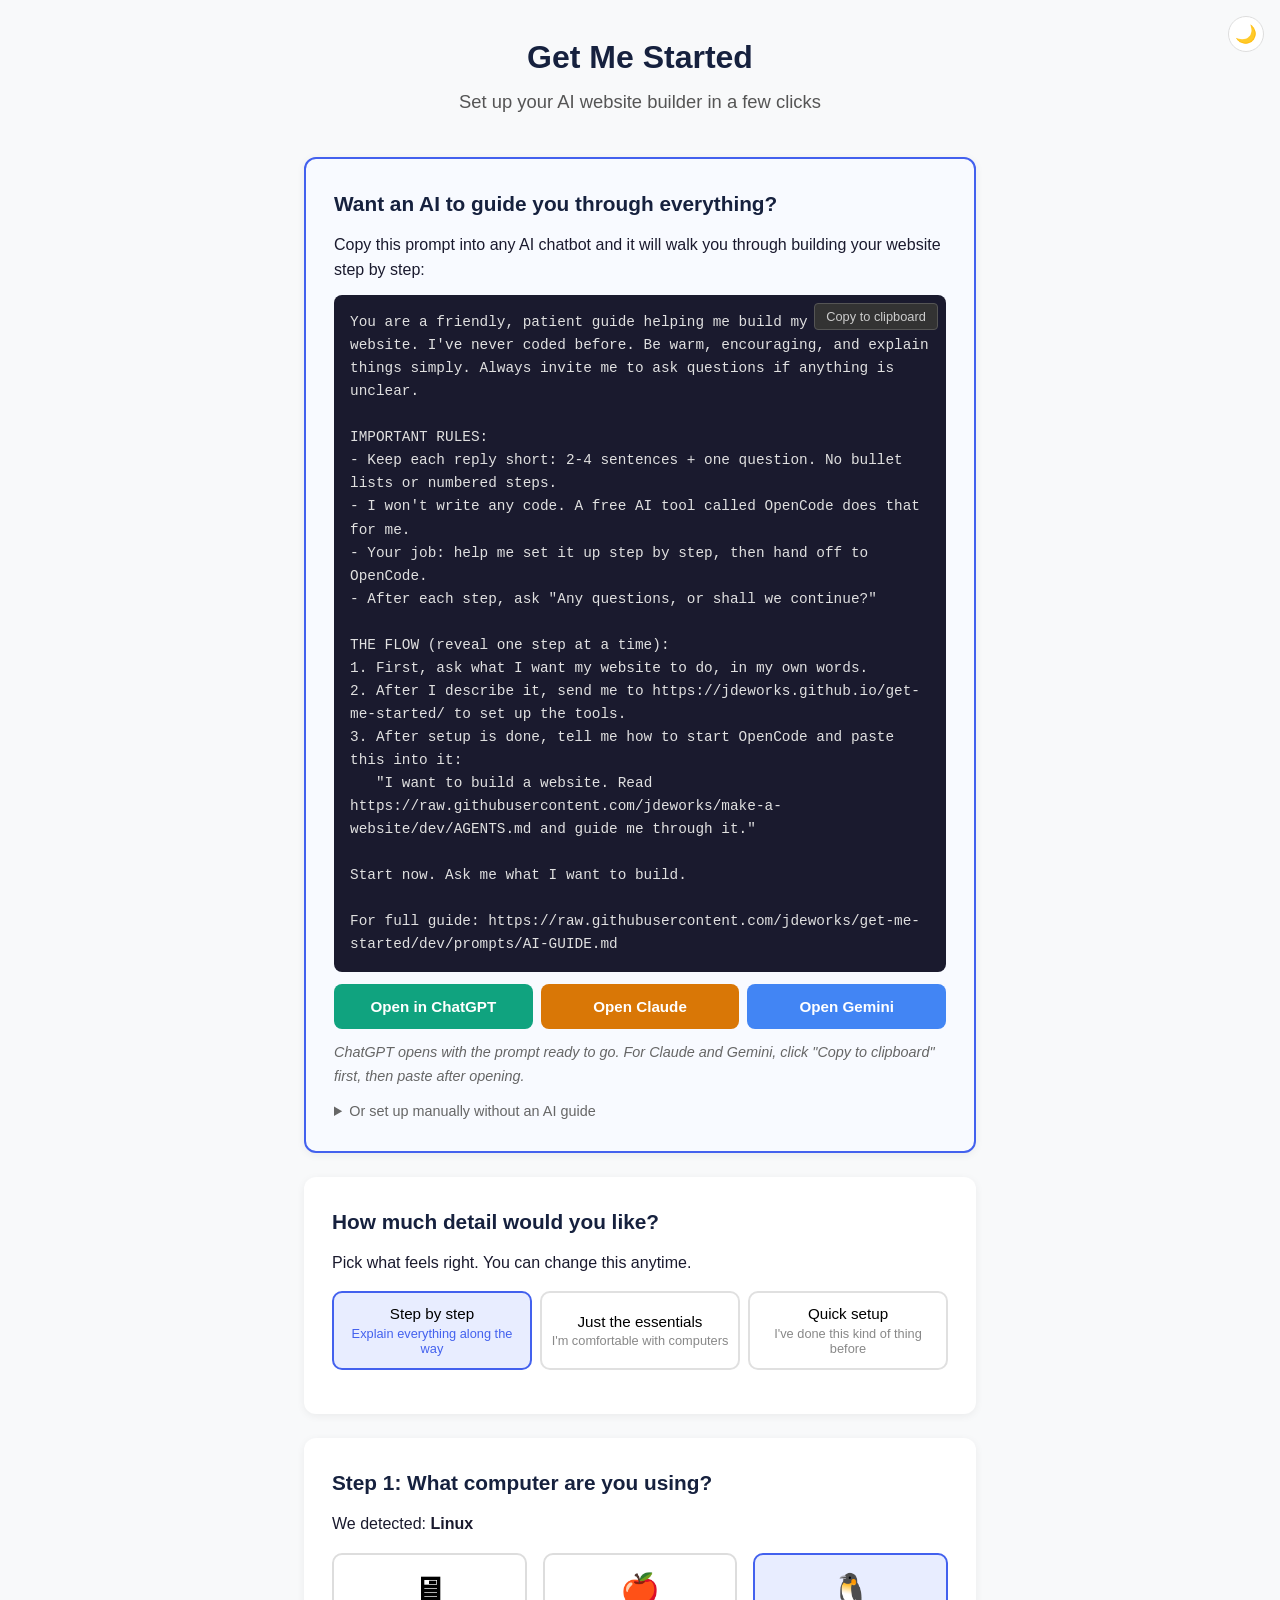
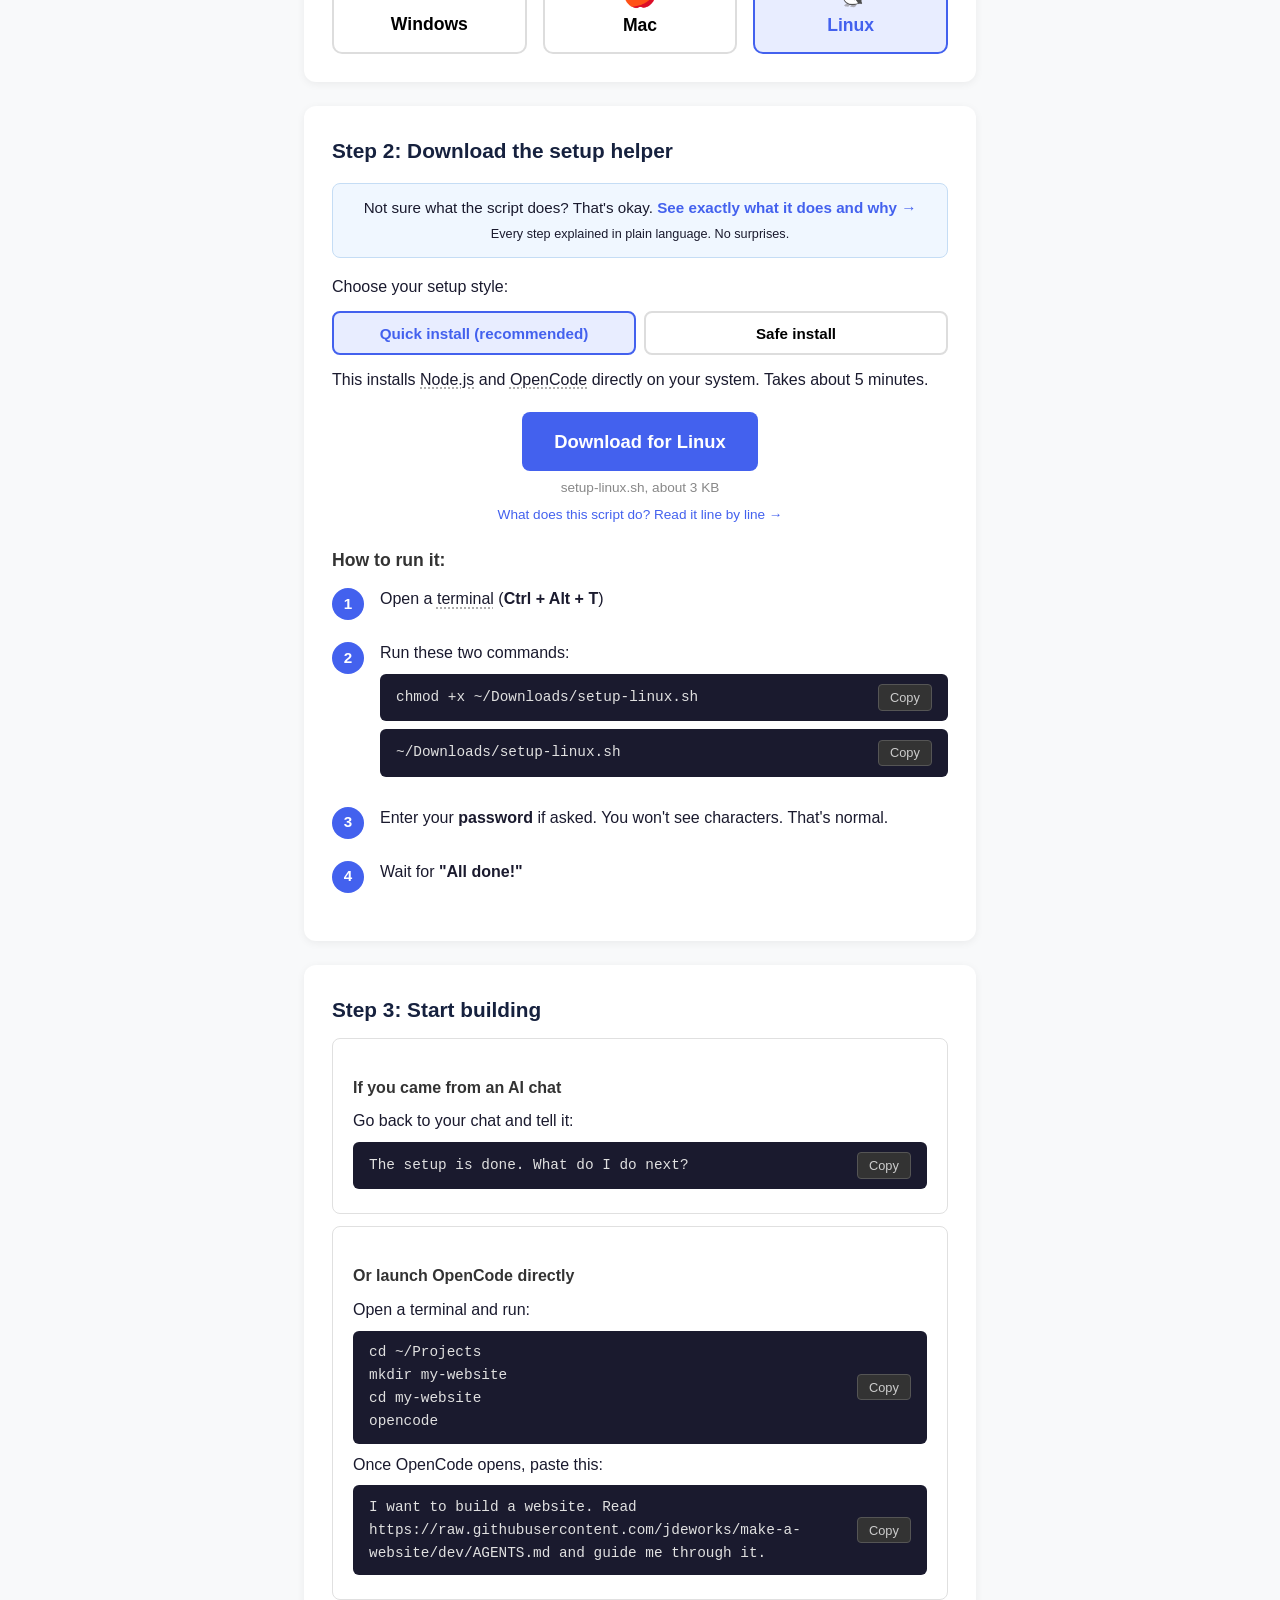
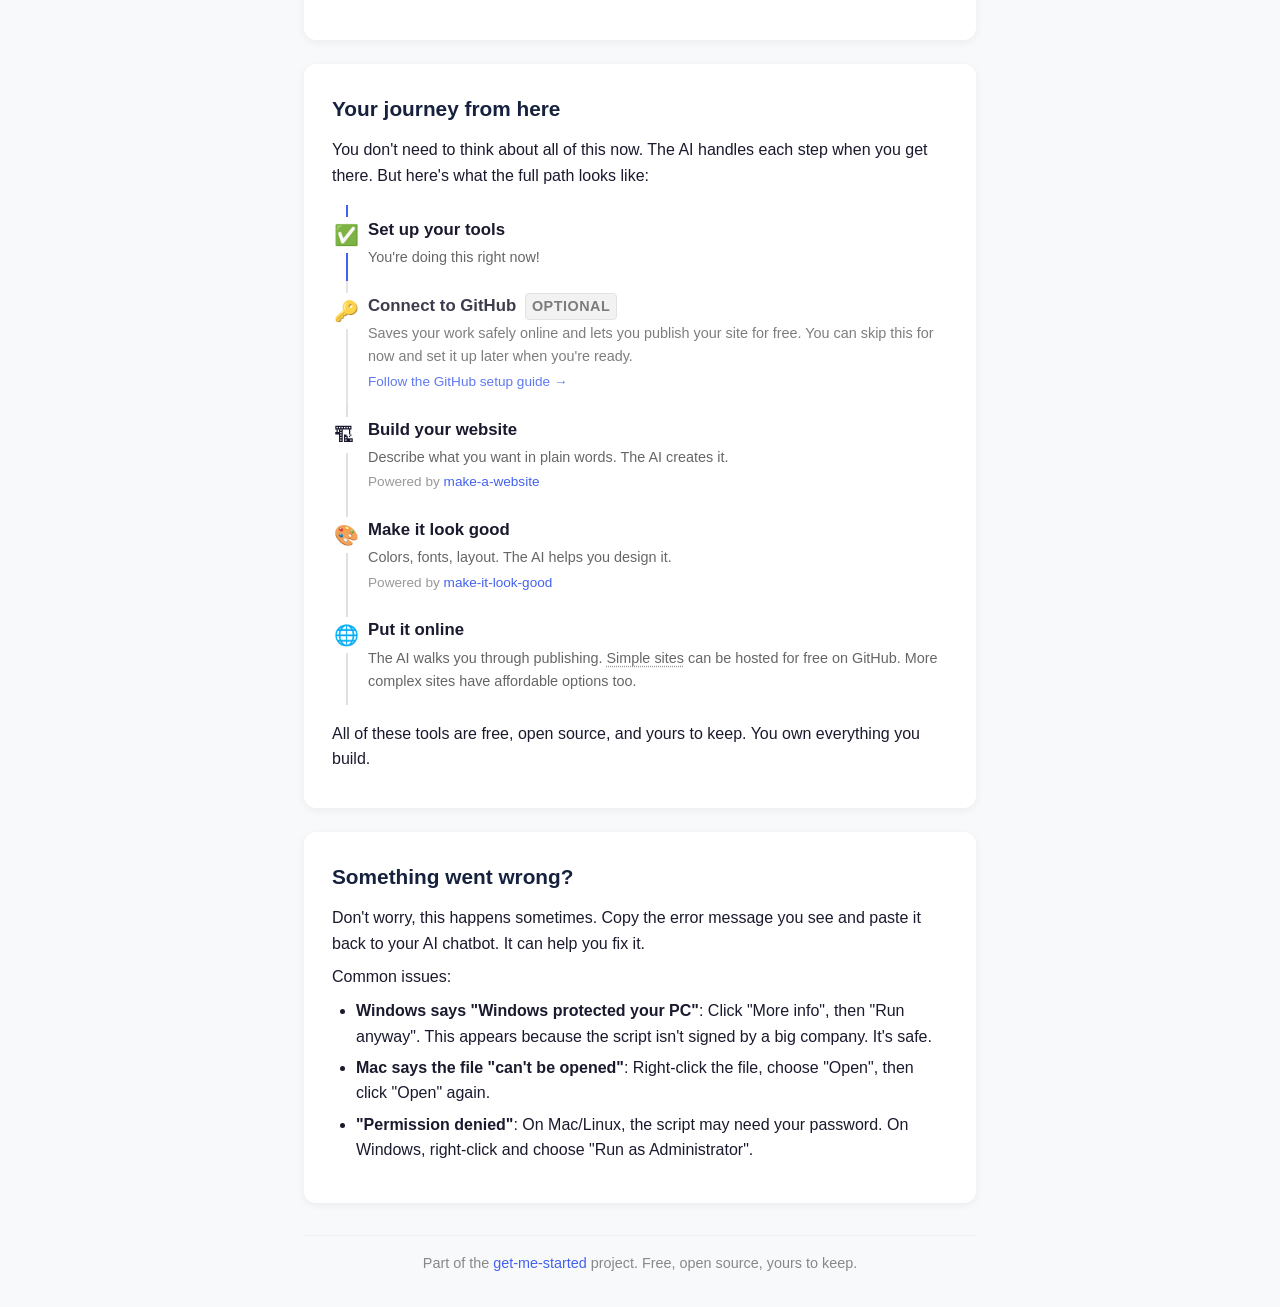
==== commit 0a008595: "Remove all em dashes, add dark mode, fix GitHub SSH setup Em dashes: removed all 222 occurrences acr" ====
--- a/docs/index.html
+++ b/docs/index.html
@@ -3,11 +3,12 @@
 <head>
   <meta charset="UTF-8">
   <meta name="viewport" content="width=device-width, initial-scale=1.0">
-  <title>Get Me Started — Set Up Your Website Builder</title>
+  <title>Get Me Started - Set Up Your Website Builder</title>
   <link rel="icon" href="favicon.svg" type="image/svg+xml">
   <link rel="stylesheet" href="style.css">
 </head>
 <body>
+  <button class="theme-toggle" onclick="toggleTheme()" title="Toggle dark/light mode" id="theme-btn">&#x1F319;</button>
   <header>
     <h1>Get Me Started</h1>
     <p class="subtitle">Set up your AI website builder in a few clicks</p>
@@ -29,12 +30,12 @@
 - After each step, ask "Any questions, or shall we continue?"
 
 THE FLOW (reveal one step at a time):
-1. First, ask what I want my website to do — in my own words.
+1. First, ask what I want my website to do, in my own words.
 2. After I describe it, send me to https://jdeworks.github.io/get-me-started/ to set up the tools.
 3. After setup is done, tell me how to start OpenCode and paste this into it:
    "I want to build a website. Read https://raw.githubusercontent.com/jdeworks/make-a-website/dev/AGENTS.md and guide me through it."
 
-Start now — ask me what I want to build.
+Start now. Ask me what I want to build.
 
 For full guide: https://raw.githubusercontent.com/jdeworks/get-me-started/dev/prompts/AI-GUIDE.md</pre>
         <button class="copy-btn prompt-copy" data-copy="You are a friendly, patient guide helping me build my first website. I've never coded before. Be warm, encouraging, and explain things simply. Always invite me to ask questions if anything is unclear.
@@ -46,18 +47,18 @@
 - After each step, ask &quot;Any questions, or shall we continue?&quot;
 
 THE FLOW (reveal one step at a time):
-1. First, ask what I want my website to do — in my own words.
+1. First, ask what I want my website to do, in my own words.
 2. After I describe it, send me to https://jdeworks.github.io/get-me-started/ to set up the tools.
 3. After setup is done, tell me how to start OpenCode and paste this into it:
    &quot;I want to build a website. Read https://raw.githubusercontent.com/jdeworks/make-a-website/dev/AGENTS.md and guide me through it.&quot;
 
-Start now — ask me what I want to build.
+Start now. Ask me what I want to build.
 
 For full guide: https://raw.githubusercontent.com/jdeworks/get-me-started/dev/prompts/AI-GUIDE.md">Copy to clipboard
       </div>
 
       <div class="prompt-buttons">
-        <a href="https://chatgpt.com/?q=You%20are%20a%20friendly%2C%20patient%20guide%20helping%20me%20build%20my%20first%20website.%20I%27ve%20never%20coded%20before.%20Be%20warm%2C%20encouraging%2C%20and%20explain%20things%20simply.%20Always%20invite%20me%20to%20ask%20questions%20if%20anything%20is%20unclear.%0A%0AIMPORTANT%20RULES%3A%0A-%20Keep%20each%20reply%20short%3A%202-4%20sentences%20%2B%20one%20question.%20No%20bullet%20lists%20or%20numbered%20steps.%0A-%20I%20won%27t%20write%20any%20code.%20A%20free%20AI%20tool%20called%20OpenCode%20does%20that%20for%20me.%0A-%20Your%20job%3A%20help%20me%20set%20it%20up%20step%20by%20step%2C%20then%20hand%20off%20to%20OpenCode.%0A-%20After%20each%20step%2C%20ask%20%22Any%20questions%2C%20or%20shall%20we%20continue%3F%22%0A%0ATHE%20FLOW%20%28reveal%20one%20step%20at%20a%20time%29%3A%0A1.%20First%2C%20ask%20what%20I%20want%20my%20website%20to%20do%20%E2%80%94%20in%20my%20own%20words.%0A2.%20After%20I%20describe%20it%2C%20send%20me%20to%20https%3A//jdeworks.github.io/get-me-started/%20to%20set%20up%20the%20tools.%0A3.%20After%20setup%20is%20done%2C%20tell%20me%20how%20to%20start%20OpenCode%20and%20paste%20this%20into%20it%3A%0A%20%20%20%22I%20want%20to%20build%20a%20website.%20Read%20https%3A//raw.githubusercontent.com/jdeworks/make-a-website/dev/AGENTS.md%20and%20guide%20me%20through%20it.%22%0A%0AStart%20now%20%E2%80%94%20ask%20me%20what%20I%20want%20to%20build.%0A%0AFor%20full%20guide%3A%20https%3A//raw.githubusercontent.com/jdeworks/get-me-started/dev/prompts/AI-GUIDE.md" target="_blank" class="open-in-btn chatgpt">
+        <a href="https://chatgpt.com/?q=You%20are%20a%20friendly%2C%20patient%20guide%20helping%20me%20build%20my%20first%20website.%20I%27ve%20never%20coded%20before.%20Be%20warm%2C%20encouraging%2C%20and%20explain%20things%20simply.%20Always%20invite%20me%20to%20ask%20questions%20if%20anything%20is%20unclear.%0A%0AIMPORTANT%20RULES%3A%0A-%20Keep%20each%20reply%20short%3A%202-4%20sentences%20%2B%20one%20question.%20No%20bullet%20lists%20or%20numbered%20steps.%0A-%20I%20won%27t%20write%20any%20code.%20A%20free%20AI%20tool%20called%20OpenCode%20does%20that%20for%20me.%0A-%20Your%20job%3A%20help%20me%20set%20it%20up%20step%20by%20step%2C%20then%20hand%20off%20to%20OpenCode.%0A-%20After%20each%20step%2C%20ask%20%22Any%20questions%2C%20or%20shall%20we%20continue%3F%22%0A%0ATHE%20FLOW%20%28reveal%20one%20step%20at%20a%20time%29%3A%0A1.%20First%2C%20ask%20what%20I%20want%20my%20website%20to%20do%2C%20in%20my%20own%20words.%0A2.%20After%20I%20describe%20it%2C%20send%20me%20to%20https%3A//jdeworks.github.io/get-me-started/%20to%20set%20up%20the%20tools.%0A3.%20After%20setup%20is%20done%2C%20tell%20me%20how%20to%20start%20OpenCode%20and%20paste%20this%20into%20it%3A%0A%20%20%20%22I%20want%20to%20build%20a%20website.%20Read%20https%3A//raw.githubusercontent.com/jdeworks/make-a-website/dev/AGENTS.md%20and%20guide%20me%20through%20it.%22%0A%0AStart%20now.%20Ask%20me%20what%20I%20want%20to%20build.%0A%0AFor%20full%20guide%3A%20https%3A//raw.githubusercontent.com/jdeworks/get-me-started/dev/prompts/AI-GUIDE.md" target="_blank" class="open-in-btn chatgpt">
           Open in ChatGPT
         </a>
         <a href="https://claude.ai/new" target="_blank" class="open-in-btn claude">
@@ -97,7 +98,7 @@
 
     <!-- Step 1: Detect OS -->
     <section id="os-select" class="step">
-      <h2>Step 1 — What computer are you using?</h2>
+      <h2>Step 1: What computer are you using?</h2>
       <p>We detected: <strong id="os-detected">checking...</strong></p>
       <div class="os-buttons">
         <button class="os-btn" data-os="windows" id="btn-windows">
@@ -117,7 +118,7 @@
 
     <!-- Step 2: Download script (shown after OS chosen) -->
     <section id="download-section" class="step hidden">
-      <h2>Step 2 — Download the setup helper</h2>
+      <h2>Step 2: Download the setup helper</h2>
 
       <div class="safety-callout for-guided">
         Not sure what the script does? That's okay. <a href="explained.html">See exactly what it does and why &rarr;</a><br>
@@ -134,13 +135,13 @@
         </div>
 
         <div id="win-safe" class="option-content">
-          <p>This runs everything inside a <span class="term">protected space<span class="tip">A separate area on your computer where programs run without affecting anything else. Think of it like a guest room — the guest has everything they need, but they don't rearrange your furniture.</span></span> on your computer. Nothing touches the rest of your system, and you can delete the whole thing cleanly anytime.</p>
+          <p>This runs everything inside a <span class="term">protected space<span class="tip">A separate area on your computer where programs run without affecting anything else. Think of it like a guest room. The guest has everything they need, but they don't rearrange your furniture.</span></span> on your computer. Nothing touches the rest of your system, and you can delete the whole thing cleanly anytime.</p>
 
           <div class="download-box">
             <a href="scripts/setup-windows.ps1" download class="download-btn">
               Download for Windows
             </a>
-            <span class="file-info">setup-windows.ps1 — installs Docker + downloads the AI coding app</span>
+            <span class="file-info">setup-windows.ps1, installs Docker + downloads the AI coding app</span>
             <a href="explained.html#win-safe" class="explain-link">What does this script do? Read it line by line &rarr;</a>
           </div>
 
@@ -168,14 +169,14 @@
               <div class="visual-step">
                 <div class="step-number">3</div>
                 <div class="step-content">
-                  <p>If Windows asks <em>"Do you want to allow this app to make changes?"</em> — click <strong>Yes</strong>.</p>
+                  <p>If Windows asks <em>"Do you want to allow this app to make changes?"</em>, click <strong>Yes</strong>.</p>
                   <p class="explanation">Why? The script needs permission to install Docker. This is the same popup you see when installing any app.</p>
                 </div>
               </div>
               <div class="visual-step">
                 <div class="step-number">4</div>
                 <div class="step-content">
-                  <p>Wait for it to finish. You may need to <strong>restart your computer</strong> once (Docker needs this). After restarting, run the script again — it picks up where it left off.</p>
+                  <p>Wait for it to finish. You may need to <strong>restart your computer</strong> once (Docker needs this). After restarting, run the script again. It picks up where it left off.</p>
                 </div>
               </div>
               <div class="visual-step">
@@ -207,7 +208,7 @@
             <a href="scripts/setup-windows-direct.ps1" download class="download-btn">
               Download for Windows
             </a>
-            <span class="file-info">setup-windows-direct.ps1 — about 3 KB</span>
+            <span class="file-info">setup-windows-direct.ps1, about 3 KB</span>
             <a href="explained.html#win-quick" class="explain-link">What does this script do? Read it line by line &rarr;</a>
           </div>
 
@@ -235,7 +236,7 @@
               <div class="visual-step">
                 <div class="step-number">3</div>
                 <div class="step-content">
-                  <p>If Windows asks <em>"Do you want to allow this app to make changes?"</em> — click <strong>Yes</strong>.</p>
+                  <p>If Windows asks <em>"Do you want to allow this app to make changes?"</em>, click <strong>Yes</strong>.</p>
                   <p class="explanation">Why? The script needs permission to install programs. Same popup as installing any app.</p>
                 </div>
               </div>
@@ -281,7 +282,7 @@
             <a href="scripts/setup-mac.command" download class="download-btn">
               Download for Mac
             </a>
-            <span class="file-info">setup-mac.command — about 3 KB</span>
+            <span class="file-info">setup-mac.command, about 3 KB</span>
             <a href="explained.html#mac" class="explain-link">What does this script do? Read it line by line &rarr;</a>
           </div>
 
@@ -309,7 +310,7 @@
               <div class="visual-step">
                 <div class="step-number">4</div>
                 <div class="step-content">
-                  <p>Enter your <strong>password</strong> if asked. You won't see characters as you type — that's normal.</p>
+                  <p>Enter your <strong>password</strong> if asked. You won't see characters as you type. That's normal.</p>
                 </div>
               </div>
               <div class="visual-step">
@@ -323,18 +324,18 @@
         </div>
 
         <div id="mac-safe" class="option-content hidden">
-          <p>This installs everything inside a <span class="term">protected space<span class="tip">A separate area on your computer where programs run without affecting anything else. Think of it like a guest room — the guest has everything they need, but they don't rearrange your furniture.</span></span> using Docker. Nothing touches the rest of your system. Takes about 15-20 minutes.</p>
+          <p>This installs everything inside a <span class="term">protected space<span class="tip">A separate area on your computer where programs run without affecting anything else. Think of it like a guest room. The guest has everything they need, but they don't rearrange your furniture.</span></span> using Docker. Nothing touches the rest of your system. Takes about 15-20 minutes.</p>
 
           <div class="download-box">
             <a href="scripts/setup-mac-docker.command" download class="download-btn">
               Download for Mac
             </a>
-            <span class="file-info">setup-mac-docker.command — about 4 KB</span>
+            <span class="file-info">setup-mac-docker.command, about 4 KB</span>
             <a href="explained.html#mac-docker" class="explain-link">What does this script do? Read it line by line &rarr;</a>
           </div>
 
           <div class="info-note">
-            <strong>Note:</strong> You'll need to install Docker Desktop manually — the script will open the download page and guide you through it.
+            <strong>Note:</strong> You'll need to install Docker Desktop manually. The script will open the download page and guide you through it.
           </div>
 
           <div class="for-guided">
@@ -389,7 +390,7 @@
             <a href="scripts/setup-linux.sh" download class="download-btn">
               Download for Linux
             </a>
-            <span class="file-info">setup-linux.sh — about 3 KB</span>
+            <span class="file-info">setup-linux.sh, about 3 KB</span>
             <a href="explained.html#linux" class="explain-link">What does this script do? Read it line by line &rarr;</a>
           </div>
 
@@ -410,7 +411,7 @@
               </div>
               <div class="visual-step">
                 <div class="step-number">3</div>
-                <div class="step-content"><p>Enter your <strong>password</strong> if asked. You won't see characters — that's normal.</p></div>
+                <div class="step-content"><p>Enter your <strong>password</strong> if asked. You won't see characters. That's normal.</p></div>
               </div>
               <div class="visual-step">
                 <div class="step-number">4</div>
@@ -429,7 +430,7 @@
             <a href="scripts/setup-linux-docker.sh" download class="download-btn">
               Download for Linux
             </a>
-            <span class="file-info">setup-linux-docker.sh — about 4 KB</span>
+            <span class="file-info">setup-linux-docker.sh, about 4 KB</span>
             <a href="explained.html#linux-docker" class="explain-link">What does this script do? Read it line by line &rarr;</a>
           </div>
 
@@ -450,7 +451,7 @@
               </div>
               <div class="visual-step">
                 <div class="step-number">3</div>
-                <div class="step-content"><p>Enter your <strong>password</strong> if asked. You won't see characters — that's normal.</p></div>
+                <div class="step-content"><p>Enter your <strong>password</strong> if asked. You won't see characters. That's normal.</p></div>
               </div>
               <div class="visual-step">
                 <div class="step-number">4</div>
@@ -466,7 +467,7 @@
 
     <!-- Step 3: What's next (dynamically shown based on OS + install type) -->
     <section id="next-section" class="step">
-      <h2>Step 3 — Start building</h2>
+      <h2>Step 3: Start building</h2>
 
       <!-- Always show: AI chat return option -->
       <div class="next-option">
@@ -540,7 +541,7 @@
     <!-- Your journey -->
     <section class="step">
       <h2>Your journey from here</h2>
-      <p>You don't need to think about all of this now — the AI handles each step when you get there. But here's what the full path looks like:</p>
+      <p>You don't need to think about all of this now. The AI handles each step when you get there. But here's what the full path looks like:</p>
 
       <div class="journey">
         <div class="journey-step current">
@@ -570,7 +571,7 @@
           <div class="journey-marker">&#x1F3A8;</div>
           <div class="journey-content">
             <strong>Make it look good</strong>
-            <span>Colors, fonts, layout — the AI helps you design it.</span>
+            <span>Colors, fonts, layout. The AI helps you design it.</span>
             <span class="journey-tool">Powered by <a href="https://github.com/jdeworks/make-it-look-good">make-it-look-good</a></span>
           </div>
         </div>
@@ -578,7 +579,7 @@
           <div class="journey-marker">&#x1F310;</div>
           <div class="journey-content">
             <strong>Put it online</strong>
-            <span>The AI walks you through publishing. <span class="term">Simple sites<span class="tip">A "simple site" shows the same pages to everyone — like a brochure. Things like a shop homepage, portfolio, or blog. These can be hosted completely free on GitHub Pages. If your site needs a login system, payments, or a database, that's a "dynamic site" which needs a different (still affordable) hosting option — the AI will help you figure this out.</span></span> can be hosted for free on GitHub. More complex sites have affordable options too.</span>
+            <span>The AI walks you through publishing. <span class="term">Simple sites<span class="tip">A "simple site" shows the same pages to everyone, like a brochure. Things like a shop homepage, portfolio, or blog. These can be hosted completely free on GitHub Pages. If your site needs a login system, payments, or a database, that's a "dynamic site" which needs a different (still affordable) hosting option. The AI will help you figure this out.</span></span> can be hosted for free on GitHub. More complex sites have affordable options too.</span>
           </div>
         </div>
       </div>
@@ -589,18 +590,18 @@
     <!-- Troubleshooting -->
     <section id="trouble" class="step">
       <h2>Something went wrong?</h2>
-      <p>Don't worry — this happens sometimes. Copy the error message you see and paste it back to your AI chatbot. It can help you fix it.</p>
+      <p>Don't worry, this happens sometimes. Copy the error message you see and paste it back to your AI chatbot. It can help you fix it.</p>
       <p>Common issues:</p>
       <ul>
-        <li><strong>Windows says "Windows protected your PC"</strong> — Click "More info", then "Run anyway". This appears because the script isn't signed by a big company. It's safe.</li>
-        <li><strong>Mac says the file "can't be opened"</strong> — Right-click the file, choose "Open", then click "Open" again.</li>
-        <li><strong>"Permission denied"</strong> — On Mac/Linux, the script may need your password. On Windows, right-click and choose "Run as Administrator".</li>
+        <li><strong>Windows says "Windows protected your PC"</strong>: Click "More info", then "Run anyway". This appears because the script isn't signed by a big company. It's safe.</li>
+        <li><strong>Mac says the file "can't be opened"</strong>: Right-click the file, choose "Open", then click "Open" again.</li>
+        <li><strong>"Permission denied"</strong>: On Mac/Linux, the script may need your password. On Windows, right-click and choose "Run as Administrator".</li>
       </ul>
     </section>
   </main>
 
   <footer>
-    <p>Part of the <a href="https://github.com/jdeworks/get-me-started">get-me-started</a> project — free, open source, yours to keep.</p>
+    <p>Part of the <a href="https://github.com/jdeworks/get-me-started">get-me-started</a> project. Free, open source, yours to keep.</p>
   </footer>
 
   <script src="app.js"></script>
--- a/docs/style.css
+++ b/docs/style.css
@@ -721,6 +721,108 @@
   display: none !important;
 }
 
+/* === Dark mode toggle button === */
+.theme-toggle {
+  position: fixed;
+  top: 1rem;
+  right: 1rem;
+  width: 36px;
+  height: 36px;
+  border: 1px solid #ddd;
+  border-radius: 50%;
+  background: #fff;
+  cursor: pointer;
+  font-size: 1.1rem;
+  display: flex;
+  align-items: center;
+  justify-content: center;
+  z-index: 100;
+  transition: all 0.2s ease;
+}
+
+.theme-toggle:hover { border-color: #4361ee; }
+
+/* === Dark mode === */
+@media (prefers-color-scheme: dark) {
+  :root:not(.light) { color-scheme: dark; }
+  body:not(.light) { background: #111318; color: #e0e0e0; }
+  body:not(.light) .step { background: #1a1d24; box-shadow: 0 2px 8px rgba(0,0,0,0.3); }
+  body:not(.light) .step h2, body:not(.light) .step h3 { color: #e0e0e0; }
+  body:not(.light) header h1 { color: #e0e0e0; }
+  body:not(.light) .subtitle { color: #999; }
+  body:not(.light) .os-btn { background: #1a1d24; border-color: #333; color: #e0e0e0; }
+  body:not(.light) .os-btn:hover { border-color: #4361ee; background: #1e2333; }
+  body:not(.light) .os-btn.selected { border-color: #4361ee; background: #1e2333; color: #7c9aff; }
+  body:not(.light) .option-tab { background: #1a1d24; border-color: #333; color: #e0e0e0; }
+  body:not(.light) .option-tab:hover { border-color: #4361ee; background: #1e2333; }
+  body:not(.light) .option-tab.selected { border-color: #4361ee; background: #1e2333; color: #7c9aff; }
+  body:not(.light) .download-btn { background: #4361ee; }
+  body:not(.light) .info-note { background: #2a2200; border-left-color: #b8860b; }
+  body:not(.light) .safety-callout { background: #111833; border-color: #2a3a6e; }
+  body:not(.light) .code-block { background: #0d0f14; }
+  body:not(.light) .explanation { color: #999; }
+  body:not(.light) .file-info { color: #777; }
+  body:not(.light) .explain-link { color: #7c9aff; }
+  body:not(.light) .screenshot-box { background: #111; border-color: #333; }
+  body:not(.light) footer { border-top-color: #333; color: #666; }
+  body:not(.light) footer a { color: #7c9aff; }
+  body:not(.light) a { color: #7c9aff; }
+  body:not(.light) .term .tip { background: #1e2333; border-color: #2a3a6e; border-left-color: #4361ee; color: #ccc; }
+  body:not(.light) .next-option { border-color: #333; }
+  body:not(.light) .journey-marker { background: #111318; }
+  body:not(.light) .journey-content span { color: #999; }
+  body:not(.light) .badge-optional { background: #2a2a2a; border-color: #444; color: #999; }
+  body:not(.light) .level-btn { background: #1a1d24; border-color: #333; color: #e0e0e0; }
+  body:not(.light) .level-btn:hover { border-color: #4361ee; background: #1e2333; }
+  body:not(.light) .level-btn.selected { border-color: #4361ee; background: #1e2333; }
+  body:not(.light) .level-btn small { color: #777; }
+  body:not(.light) .level-btn.selected small { color: #7c9aff; }
+  body:not(.light) .theme-toggle { background: #1a1d24; border-color: #333; }
+  body:not(.light) .hero-prompt { border-color: #2a3a6e; background: #111833; }
+  body:not(.light) .prompt-text { background: #0d0f14; }
+  body:not(.light) .script-grid-header { color: #999; }
+  body:not(.light) .script-grid-label { color: #999; }
+}
+
+/* Manual dark class (for users who toggle it in light-preferred OS) */
+body.dark { background: #111318; color: #e0e0e0; }
+body.dark .step { background: #1a1d24; box-shadow: 0 2px 8px rgba(0,0,0,0.3); }
+body.dark .step h2, body.dark .step h3 { color: #e0e0e0; }
+body.dark header h1 { color: #e0e0e0; }
+body.dark .subtitle { color: #999; }
+body.dark .os-btn { background: #1a1d24; border-color: #333; color: #e0e0e0; }
+body.dark .os-btn:hover { border-color: #4361ee; background: #1e2333; }
+body.dark .os-btn.selected { border-color: #4361ee; background: #1e2333; color: #7c9aff; }
+body.dark .option-tab { background: #1a1d24; border-color: #333; color: #e0e0e0; }
+body.dark .option-tab:hover { border-color: #4361ee; background: #1e2333; }
+body.dark .option-tab.selected { border-color: #4361ee; background: #1e2333; color: #7c9aff; }
+body.dark .download-btn { background: #4361ee; }
+body.dark .info-note { background: #2a2200; border-left-color: #b8860b; }
+body.dark .safety-callout { background: #111833; border-color: #2a3a6e; }
+body.dark .code-block { background: #0d0f14; }
+body.dark .explanation { color: #999; }
+body.dark .file-info { color: #777; }
+body.dark .explain-link { color: #7c9aff; }
+body.dark .screenshot-box { background: #111; border-color: #333; }
+body.dark footer { border-top-color: #333; color: #666; }
+body.dark footer a { color: #7c9aff; }
+body.dark a { color: #7c9aff; }
+body.dark .term .tip { background: #1e2333; border-color: #2a3a6e; border-left-color: #4361ee; color: #ccc; }
+body.dark .next-option { border-color: #333; }
+body.dark .journey-marker { background: #111318; }
+body.dark .journey-content span { color: #999; }
+body.dark .badge-optional { background: #2a2a2a; border-color: #444; color: #999; }
+body.dark .level-btn { background: #1a1d24; border-color: #333; color: #e0e0e0; }
+body.dark .level-btn:hover { border-color: #4361ee; background: #1e2333; }
+body.dark .level-btn.selected { border-color: #4361ee; background: #1e2333; }
+body.dark .level-btn small { color: #777; }
+body.dark .level-btn.selected small { color: #7c9aff; }
+body.dark .theme-toggle { background: #1a1d24; border-color: #333; }
+body.dark .hero-prompt { border-color: #2a3a6e; background: #111833; }
+body.dark .prompt-text { background: #0d0f14; }
+body.dark .script-grid-header { color: #999; }
+body.dark .script-grid-label { color: #999; }
+
 /* === Responsive === */
 @media (max-width: 500px) {
   body { padding: 1rem; }
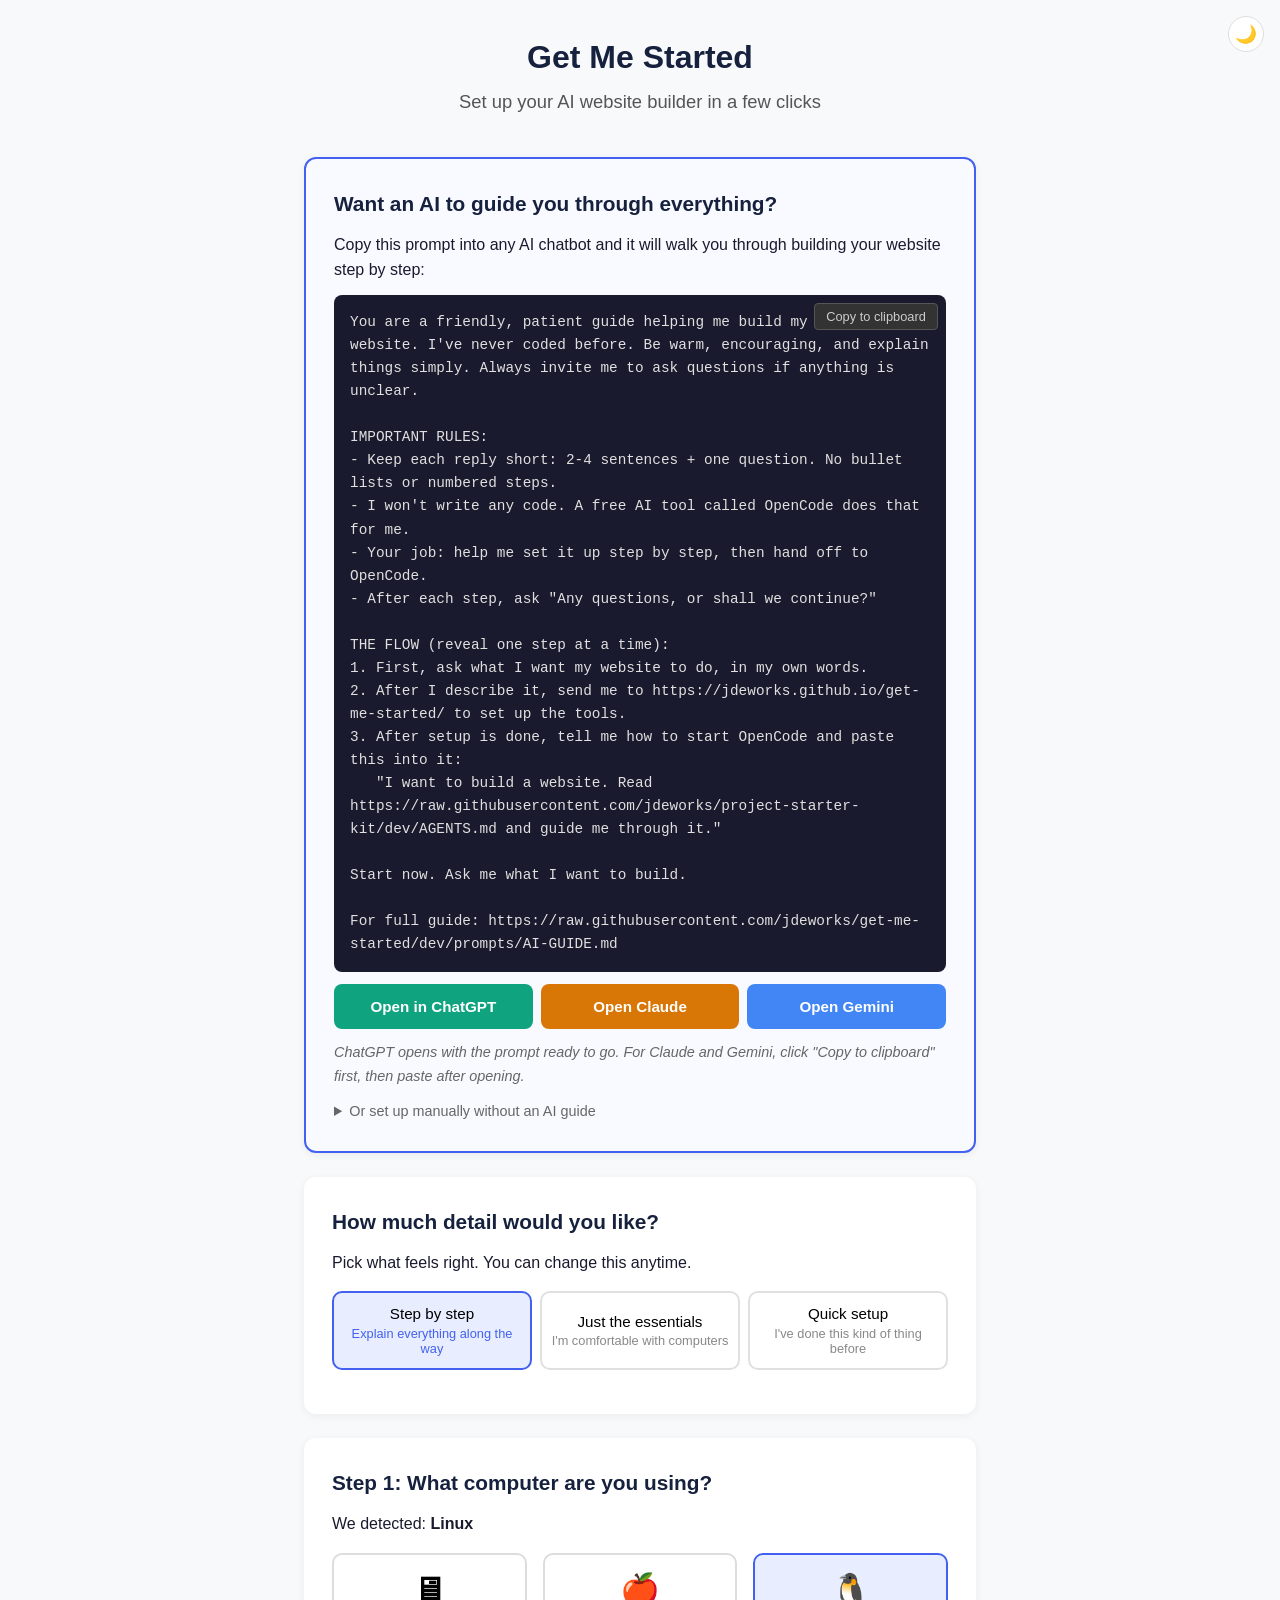
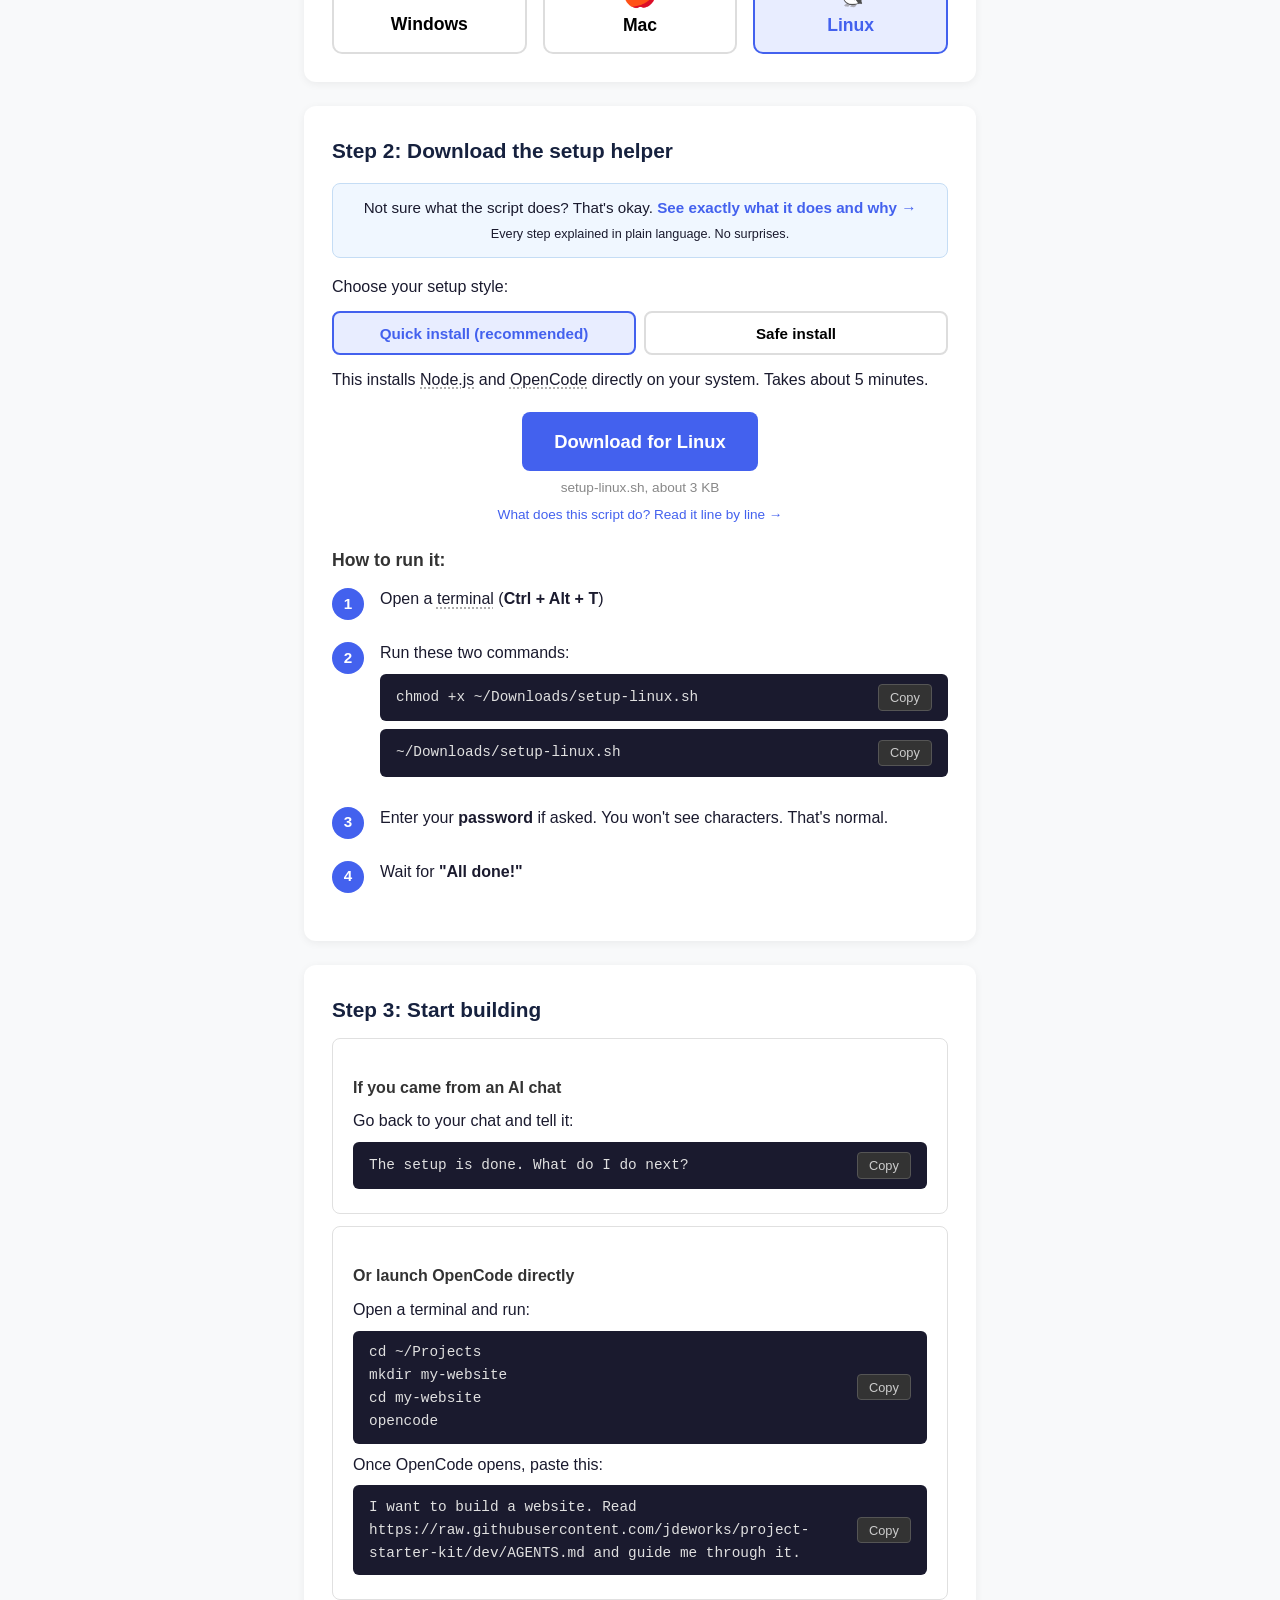
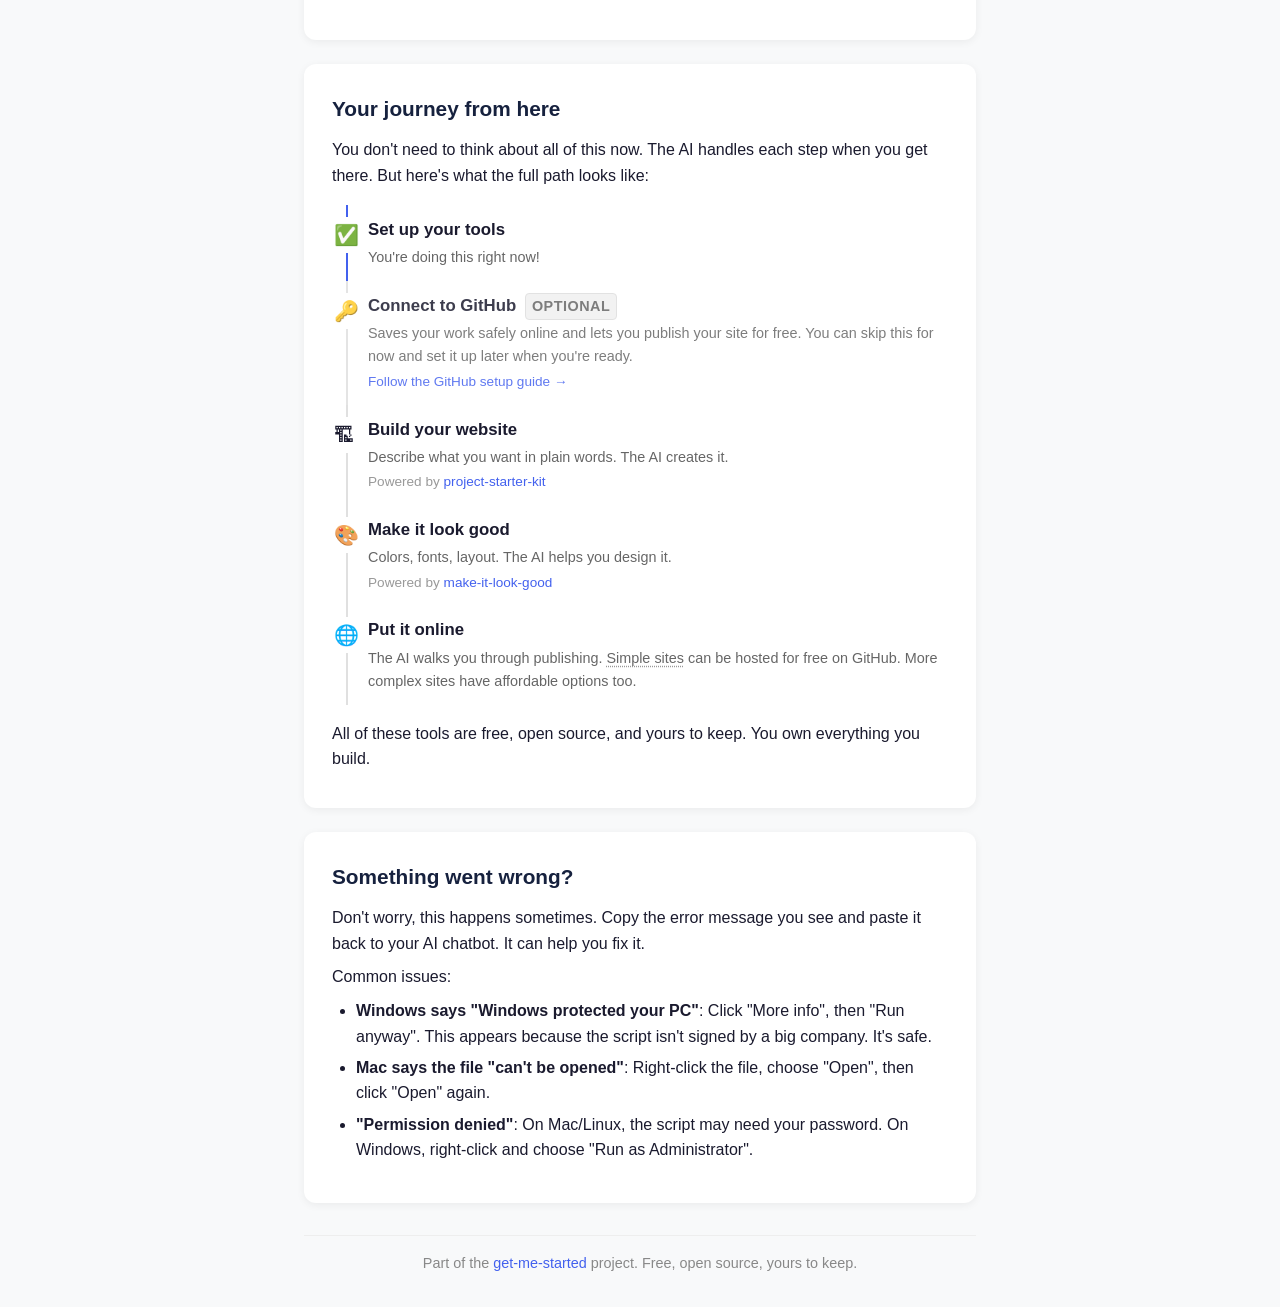
==== commit 152c98d4: "Replace make-a-website with project-starter-kit across all source files make-a-website is being reti" ====
--- a/docs/index.html
+++ b/docs/index.html
@@ -33,7 +33,7 @@
 1. First, ask what I want my website to do, in my own words.
 2. After I describe it, send me to https://jdeworks.github.io/get-me-started/ to set up the tools.
 3. After setup is done, tell me how to start OpenCode and paste this into it:
-   "I want to build a website. Read https://raw.githubusercontent.com/jdeworks/make-a-website/dev/AGENTS.md and guide me through it."
+   "I want to build a website. Read https://raw.githubusercontent.com/jdeworks/project-starter-kit/dev/AGENTS.md and guide me through it."
 
 Start now. Ask me what I want to build.
 
@@ -50,7 +50,7 @@
 1. First, ask what I want my website to do, in my own words.
 2. After I describe it, send me to https://jdeworks.github.io/get-me-started/ to set up the tools.
 3. After setup is done, tell me how to start OpenCode and paste this into it:
-   &quot;I want to build a website. Read https://raw.githubusercontent.com/jdeworks/make-a-website/dev/AGENTS.md and guide me through it.&quot;
+   &quot;I want to build a website. Read https://raw.githubusercontent.com/jdeworks/project-starter-kit/dev/AGENTS.md and guide me through it.&quot;
 
 Start now. Ask me what I want to build.
 
@@ -58,7 +58,7 @@
       </div>
 
       <div class="prompt-buttons">
-        <a href="https://chatgpt.com/?q=You%20are%20a%20friendly%2C%20patient%20guide%20helping%20me%20build%20my%20first%20website.%20I%27ve%20never%20coded%20before.%20Be%20warm%2C%20encouraging%2C%20and%20explain%20things%20simply.%20Always%20invite%20me%20to%20ask%20questions%20if%20anything%20is%20unclear.%0A%0AIMPORTANT%20RULES%3A%0A-%20Keep%20each%20reply%20short%3A%202-4%20sentences%20%2B%20one%20question.%20No%20bullet%20lists%20or%20numbered%20steps.%0A-%20I%20won%27t%20write%20any%20code.%20A%20free%20AI%20tool%20called%20OpenCode%20does%20that%20for%20me.%0A-%20Your%20job%3A%20help%20me%20set%20it%20up%20step%20by%20step%2C%20then%20hand%20off%20to%20OpenCode.%0A-%20After%20each%20step%2C%20ask%20%22Any%20questions%2C%20or%20shall%20we%20continue%3F%22%0A%0ATHE%20FLOW%20%28reveal%20one%20step%20at%20a%20time%29%3A%0A1.%20First%2C%20ask%20what%20I%20want%20my%20website%20to%20do%2C%20in%20my%20own%20words.%0A2.%20After%20I%20describe%20it%2C%20send%20me%20to%20https%3A//jdeworks.github.io/get-me-started/%20to%20set%20up%20the%20tools.%0A3.%20After%20setup%20is%20done%2C%20tell%20me%20how%20to%20start%20OpenCode%20and%20paste%20this%20into%20it%3A%0A%20%20%20%22I%20want%20to%20build%20a%20website.%20Read%20https%3A//raw.githubusercontent.com/jdeworks/make-a-website/dev/AGENTS.md%20and%20guide%20me%20through%20it.%22%0A%0AStart%20now.%20Ask%20me%20what%20I%20want%20to%20build.%0A%0AFor%20full%20guide%3A%20https%3A//raw.githubusercontent.com/jdeworks/get-me-started/dev/prompts/AI-GUIDE.md" target="_blank" class="open-in-btn chatgpt">
+        <a href="https://chatgpt.com/?q=You%20are%20a%20friendly%2C%20patient%20guide%20helping%20me%20build%20my%20first%20website.%20I%27ve%20never%20coded%20before.%20Be%20warm%2C%20encouraging%2C%20and%20explain%20things%20simply.%20Always%20invite%20me%20to%20ask%20questions%20if%20anything%20is%20unclear.%0A%0AIMPORTANT%20RULES%3A%0A-%20Keep%20each%20reply%20short%3A%202-4%20sentences%20%2B%20one%20question.%20No%20bullet%20lists%20or%20numbered%20steps.%0A-%20I%20won%27t%20write%20any%20code.%20A%20free%20AI%20tool%20called%20OpenCode%20does%20that%20for%20me.%0A-%20Your%20job%3A%20help%20me%20set%20it%20up%20step%20by%20step%2C%20then%20hand%20off%20to%20OpenCode.%0A-%20After%20each%20step%2C%20ask%20%22Any%20questions%2C%20or%20shall%20we%20continue%3F%22%0A%0ATHE%20FLOW%20%28reveal%20one%20step%20at%20a%20time%29%3A%0A1.%20First%2C%20ask%20what%20I%20want%20my%20website%20to%20do%2C%20in%20my%20own%20words.%0A2.%20After%20I%20describe%20it%2C%20send%20me%20to%20https%3A//jdeworks.github.io/get-me-started/%20to%20set%20up%20the%20tools.%0A3.%20After%20setup%20is%20done%2C%20tell%20me%20how%20to%20start%20OpenCode%20and%20paste%20this%20into%20it%3A%0A%20%20%20%22I%20want%20to%20build%20a%20website.%20Read%20https%3A//raw.githubusercontent.com/jdeworks/project-starter-kit/dev/AGENTS.md%20and%20guide%20me%20through%20it.%22%0A%0AStart%20now.%20Ask%20me%20what%20I%20want%20to%20build.%0A%0AFor%20full%20guide%3A%20https%3A//raw.githubusercontent.com/jdeworks/get-me-started/dev/prompts/AI-GUIDE.md" target="_blank" class="open-in-btn chatgpt">
           Open in ChatGPT
         </a>
         <a href="https://claude.ai/new" target="_blank" class="open-in-btn claude">
@@ -202,7 +202,7 @@
         </div>
 
         <div id="win-quick" class="option-content hidden">
-          <p>This installs the <span class="term">AI coding tool<span class="tip">A program called OpenCode that writes website code for you. You describe what you want in plain words, and it creates it. It's free and open source.</span></span> and <span class="term">Node.js<span class="tip">The engine that runs website code on your computer. Used by millions of developers worldwide (Netflix, Uber, NASA all use it). It's free.</span></span> directly on your computer. Faster to set up, but the tools live on your system permanently (you can uninstall them anytime like any other app).</p>
+          <p>This installs <span class="term">OpenCode<span class="tip">A free AI coding assistant that writes website code for you. You describe what you want in plain words, and it creates it. It's free and open source.</span></span> directly on your computer. Faster to set up, but it lives on your system permanently (you can uninstall it anytime like any other app).</p>
 
           <div class="download-box">
             <a href="scripts/setup-windows-direct.ps1" download class="download-btn">
@@ -504,8 +504,8 @@
         </div>
         <p>Once OpenCode opens, paste this:</p>
         <div class="code-block">
-          <code>I want to build a website. Read https://raw.githubusercontent.com/jdeworks/make-a-website/dev/AGENTS.md and guide me through it.</code>
-          <button class="copy-btn" data-copy="I want to build a website. Read https://raw.githubusercontent.com/jdeworks/make-a-website/dev/AGENTS.md and guide me through it.">Copy</button>
+          <code>I want to build a website. Read https://raw.githubusercontent.com/jdeworks/project-starter-kit/dev/AGENTS.md and guide me through it.</code>
+          <button class="copy-btn" data-copy="I want to build a website. Read https://raw.githubusercontent.com/jdeworks/project-starter-kit/dev/AGENTS.md and guide me through it.">Copy</button>
         </div>
       </div>
 
@@ -514,8 +514,8 @@
         <h3>Or open Agent Sandbox</h3>
         <p>Open <strong>agent-sandbox.exe</strong> from your Downloads folder. The wizard will ask you to pick a template and a project folder. Once the AI coding tool opens, paste this:</p>
         <div class="code-block">
-          <code>I want to build a website. Read https://raw.githubusercontent.com/jdeworks/make-a-website/dev/AGENTS.md and guide me through it.</code>
-          <button class="copy-btn" data-copy="I want to build a website. Read https://raw.githubusercontent.com/jdeworks/make-a-website/dev/AGENTS.md and guide me through it.">Copy</button>
+          <code>I want to build a website. Read https://raw.githubusercontent.com/jdeworks/project-starter-kit/dev/AGENTS.md and guide me through it.</code>
+          <button class="copy-btn" data-copy="I want to build a website. Read https://raw.githubusercontent.com/jdeworks/project-starter-kit/dev/AGENTS.md and guide me through it.">Copy</button>
         </div>
       </div>
 
@@ -532,8 +532,8 @@
         </div>
         <p>Once OpenCode opens inside the sandbox, paste this:</p>
         <div class="code-block">
-          <code>I want to build a website. Read https://raw.githubusercontent.com/jdeworks/make-a-website/dev/AGENTS.md and guide me through it.</code>
-          <button class="copy-btn" data-copy="I want to build a website. Read https://raw.githubusercontent.com/jdeworks/make-a-website/dev/AGENTS.md and guide me through it.">Copy</button>
+          <code>I want to build a website. Read https://raw.githubusercontent.com/jdeworks/project-starter-kit/dev/AGENTS.md and guide me through it.</code>
+          <button class="copy-btn" data-copy="I want to build a website. Read https://raw.githubusercontent.com/jdeworks/project-starter-kit/dev/AGENTS.md and guide me through it.">Copy</button>
         </div>
       </div>
     </section>
@@ -564,7 +564,7 @@
           <div class="journey-content">
             <strong>Build your website</strong>
             <span>Describe what you want in plain words. The AI creates it.</span>
-            <span class="journey-tool">Powered by <a href="https://github.com/jdeworks/make-a-website">make-a-website</a></span>
+            <span class="journey-tool">Powered by <a href="https://github.com/jdeworks/project-starter-kit">project-starter-kit</a></span>
           </div>
         </div>
         <div class="journey-step">
